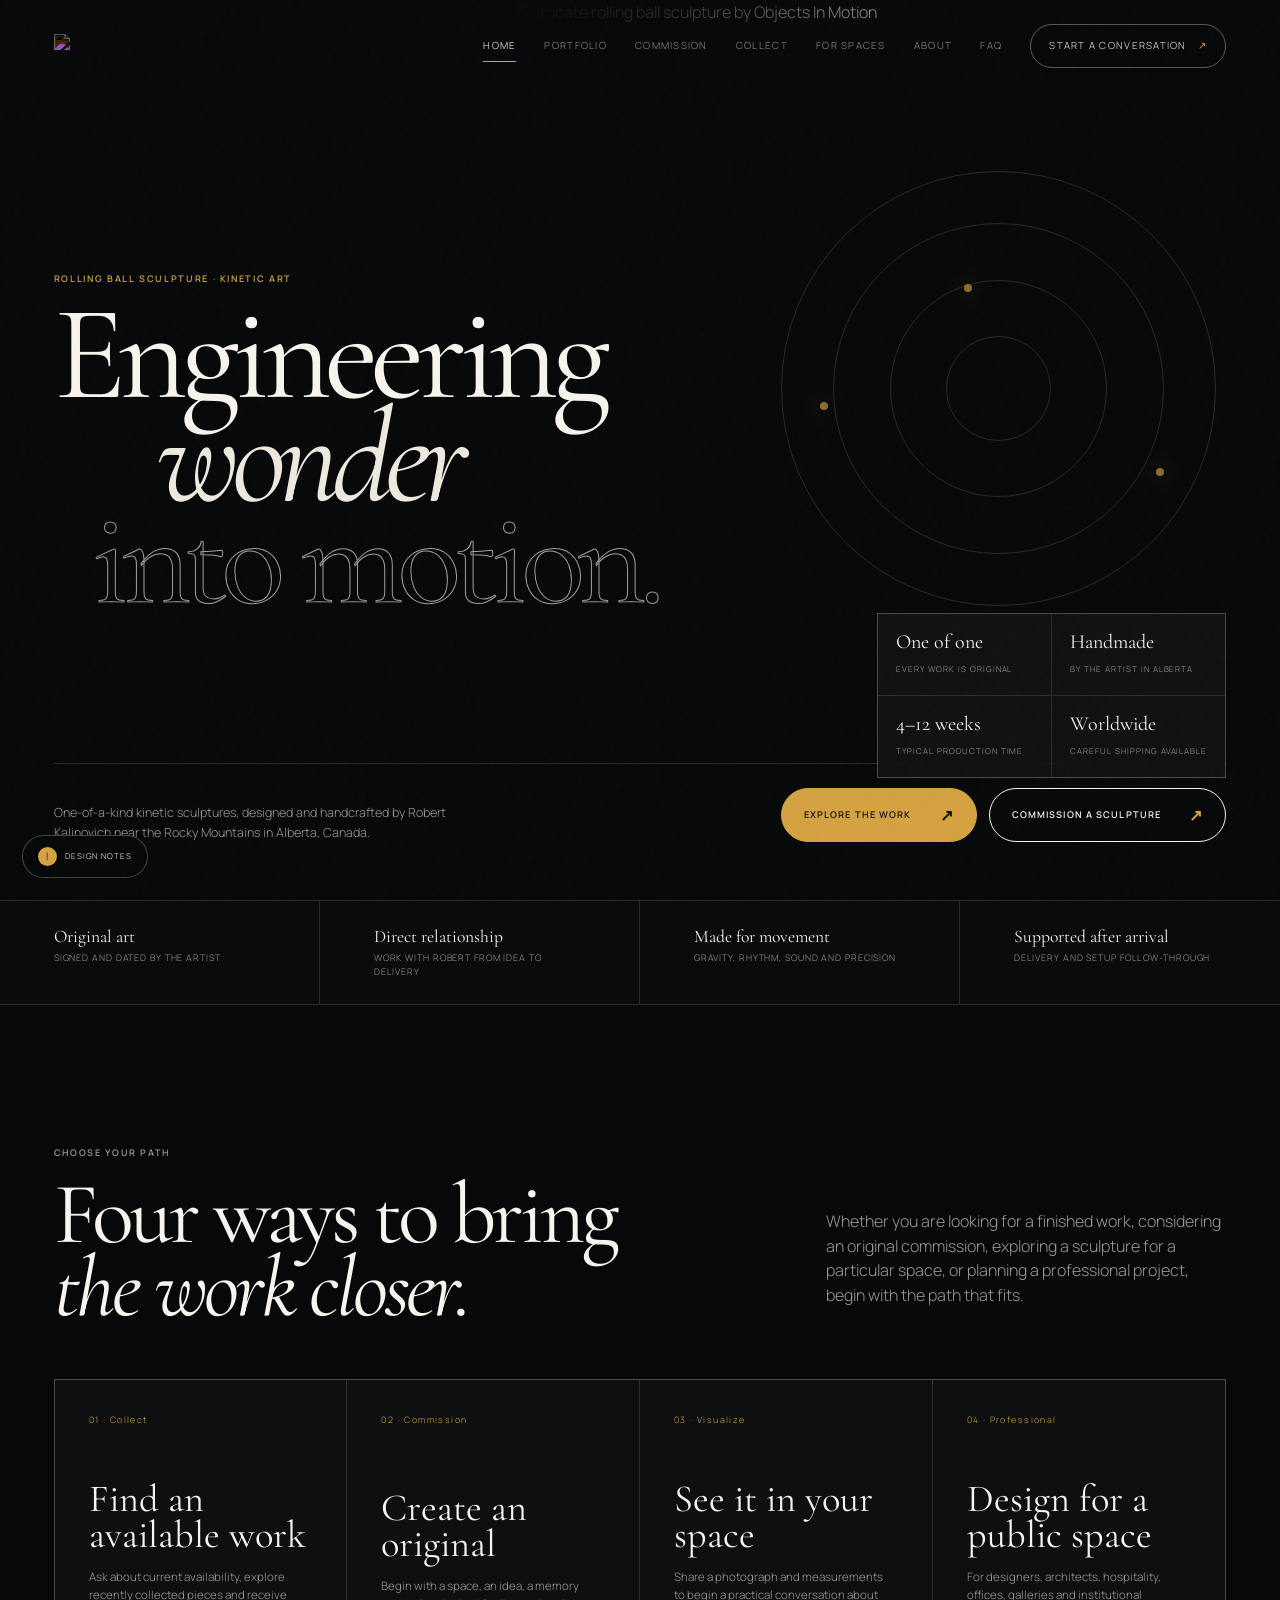
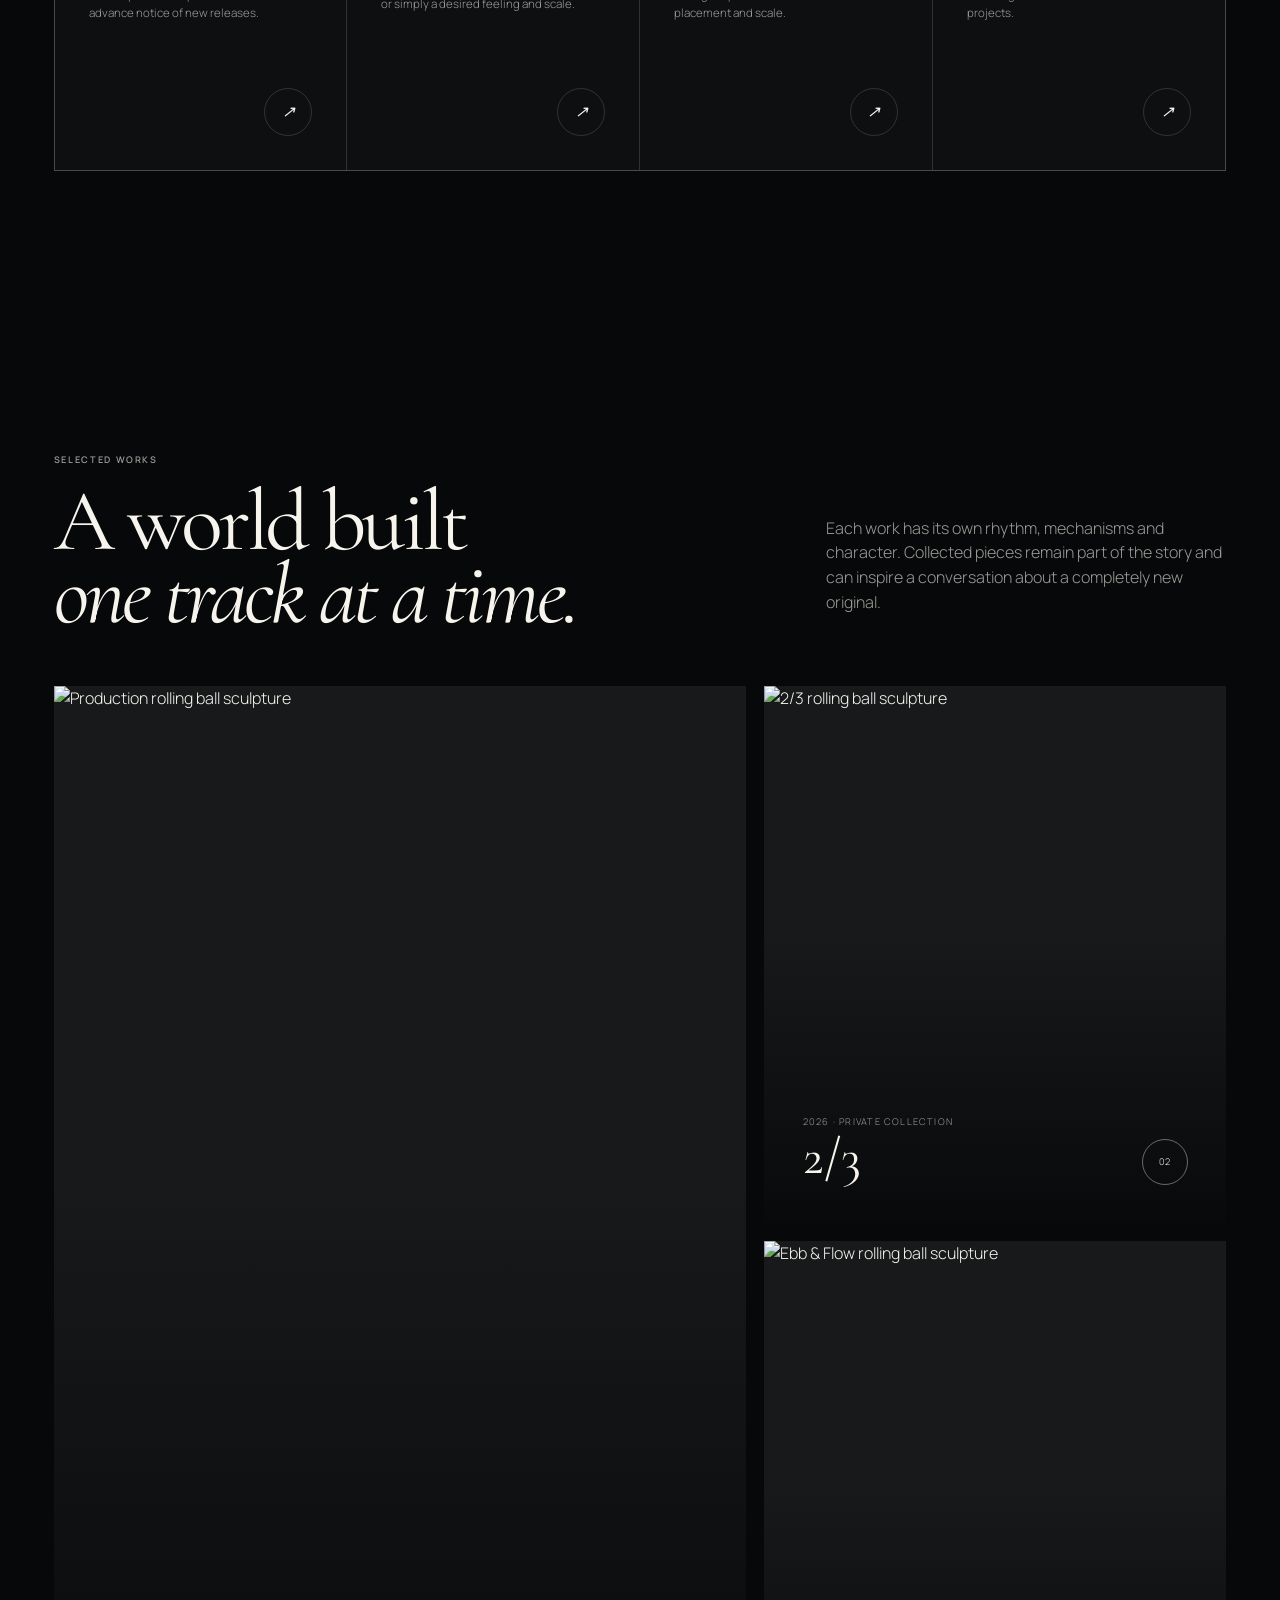
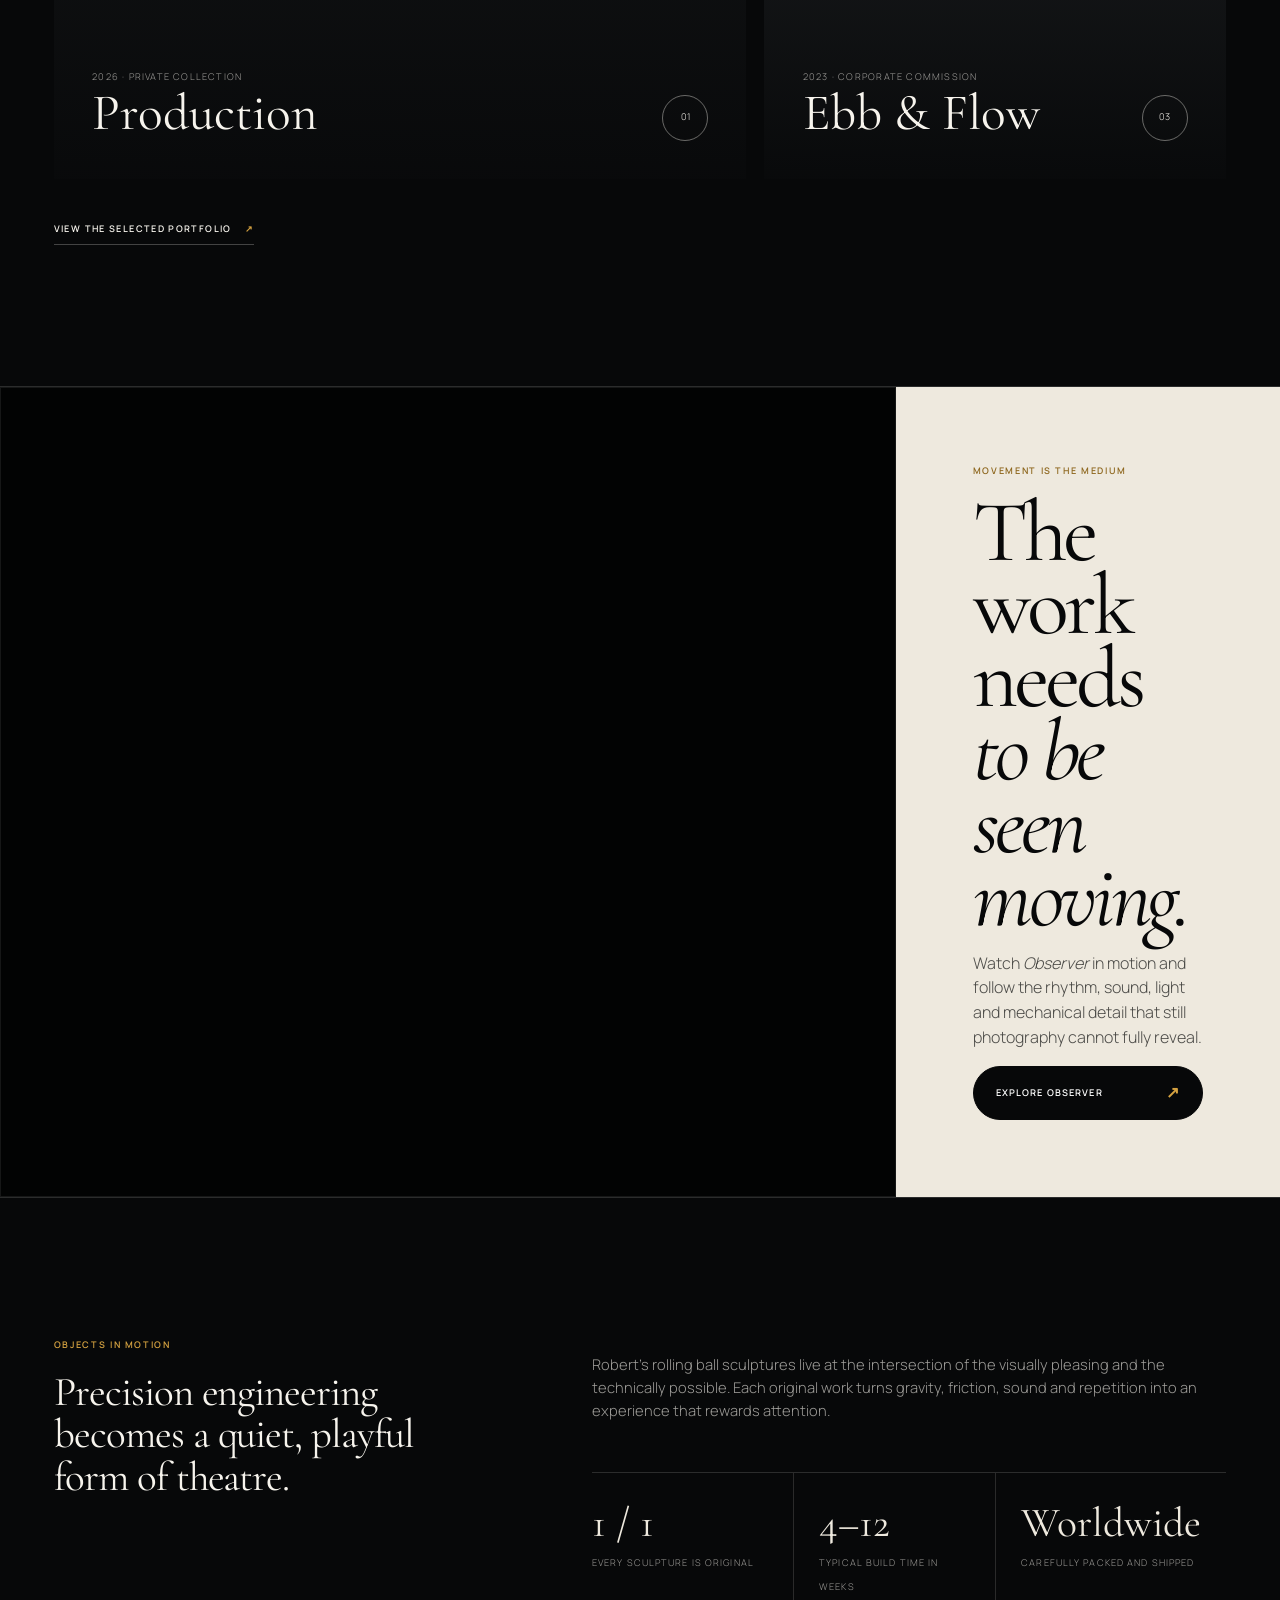
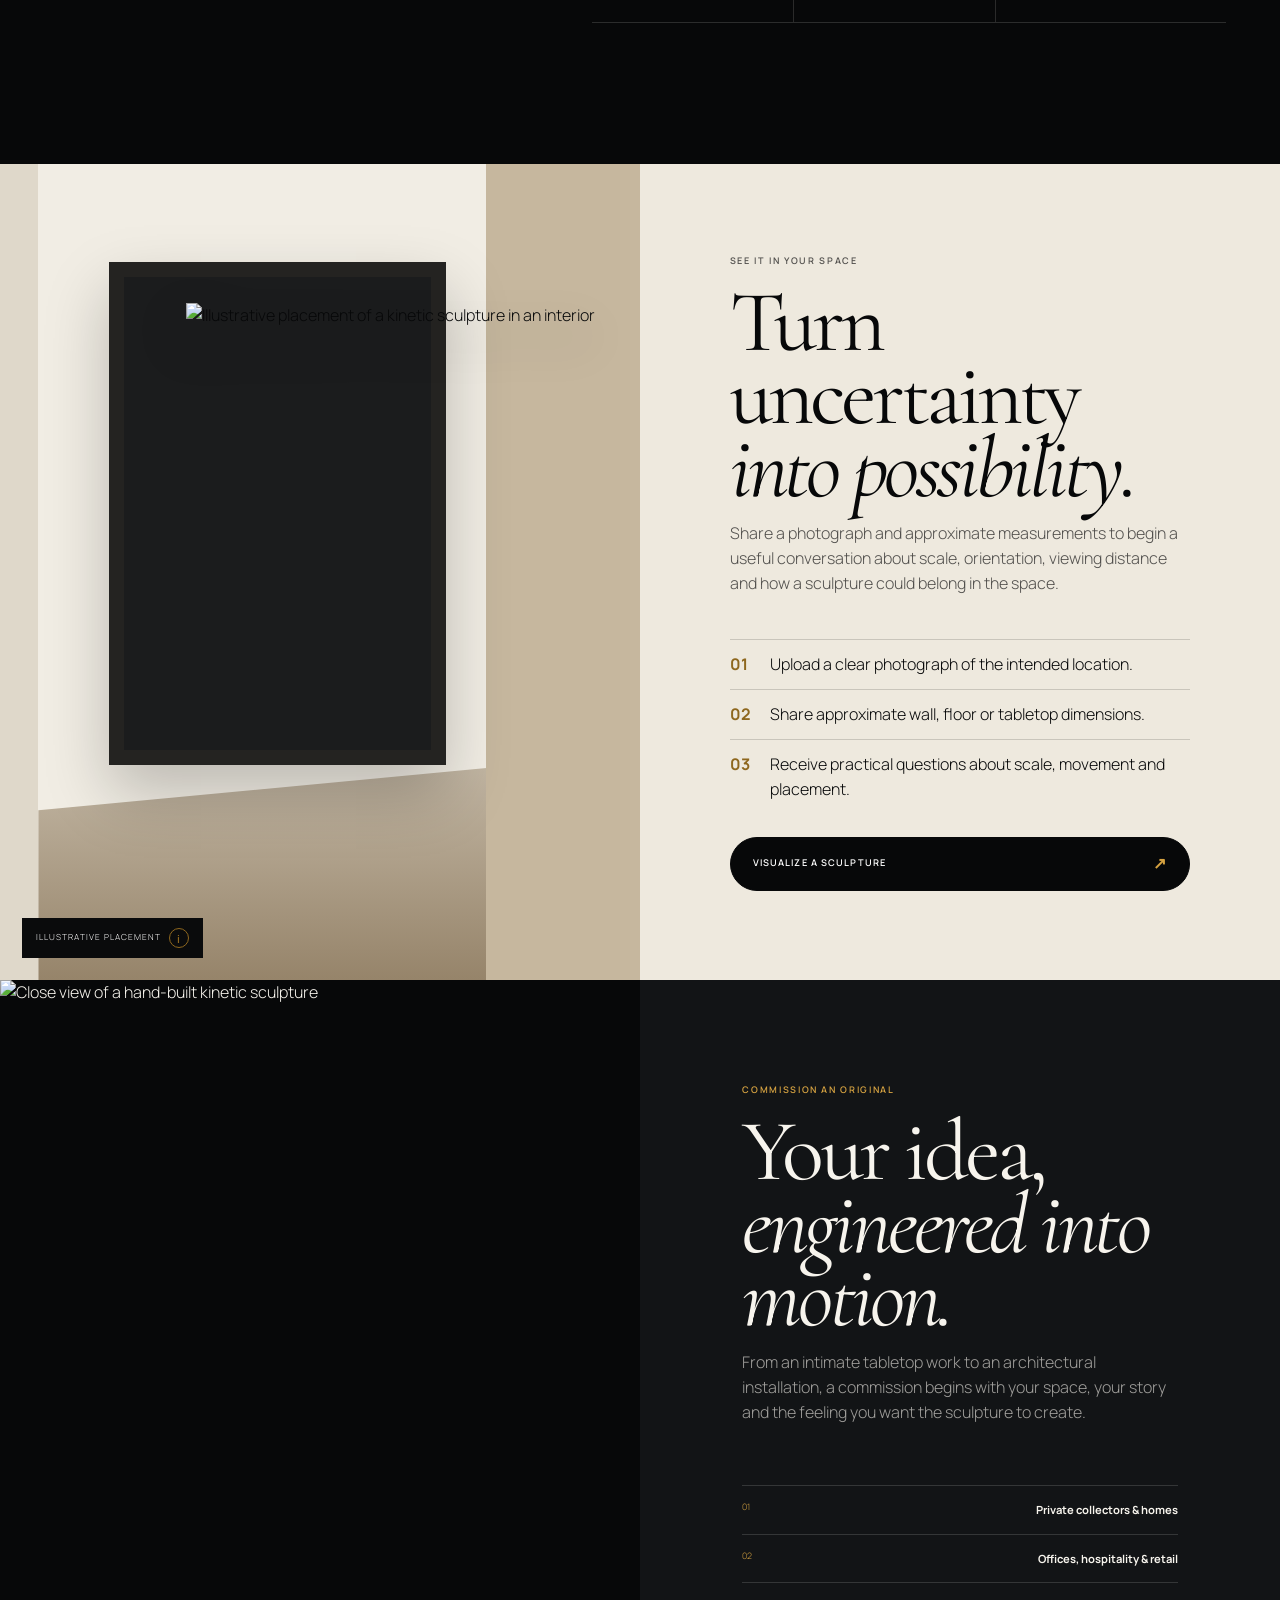
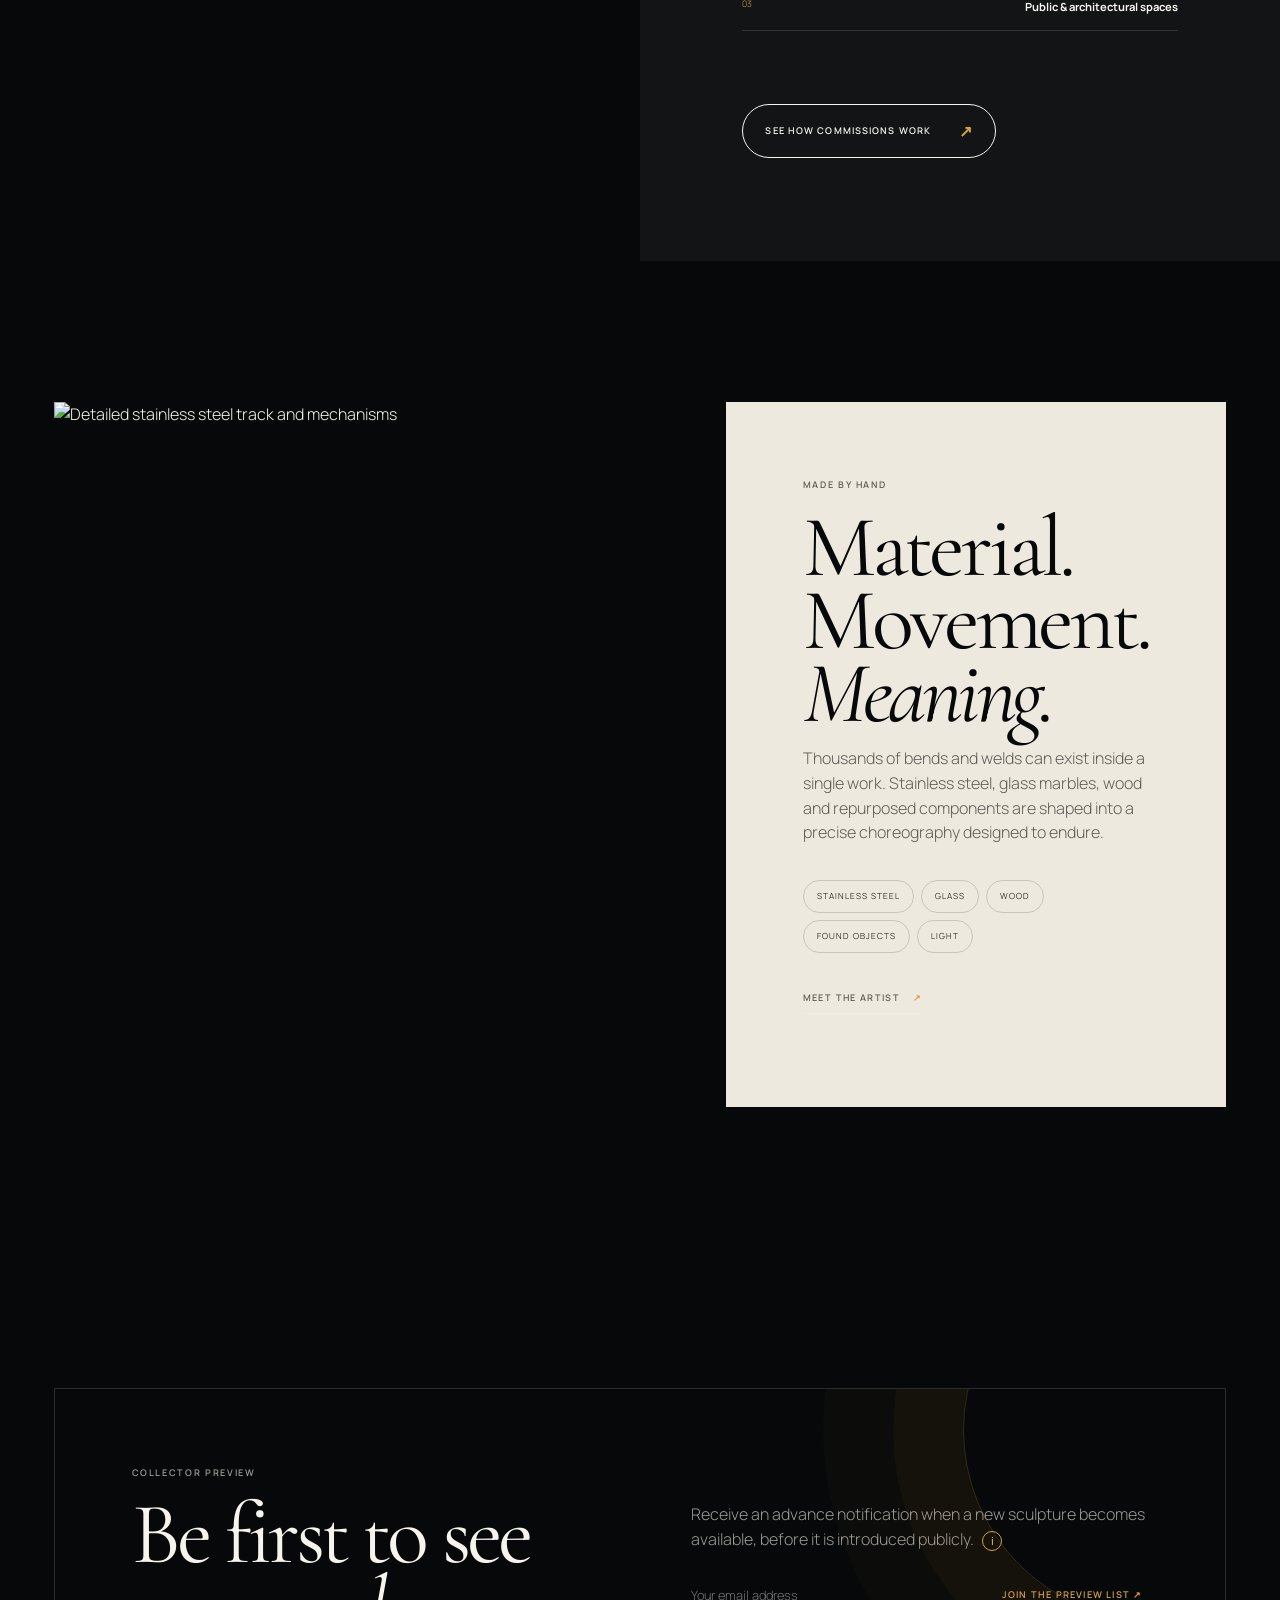
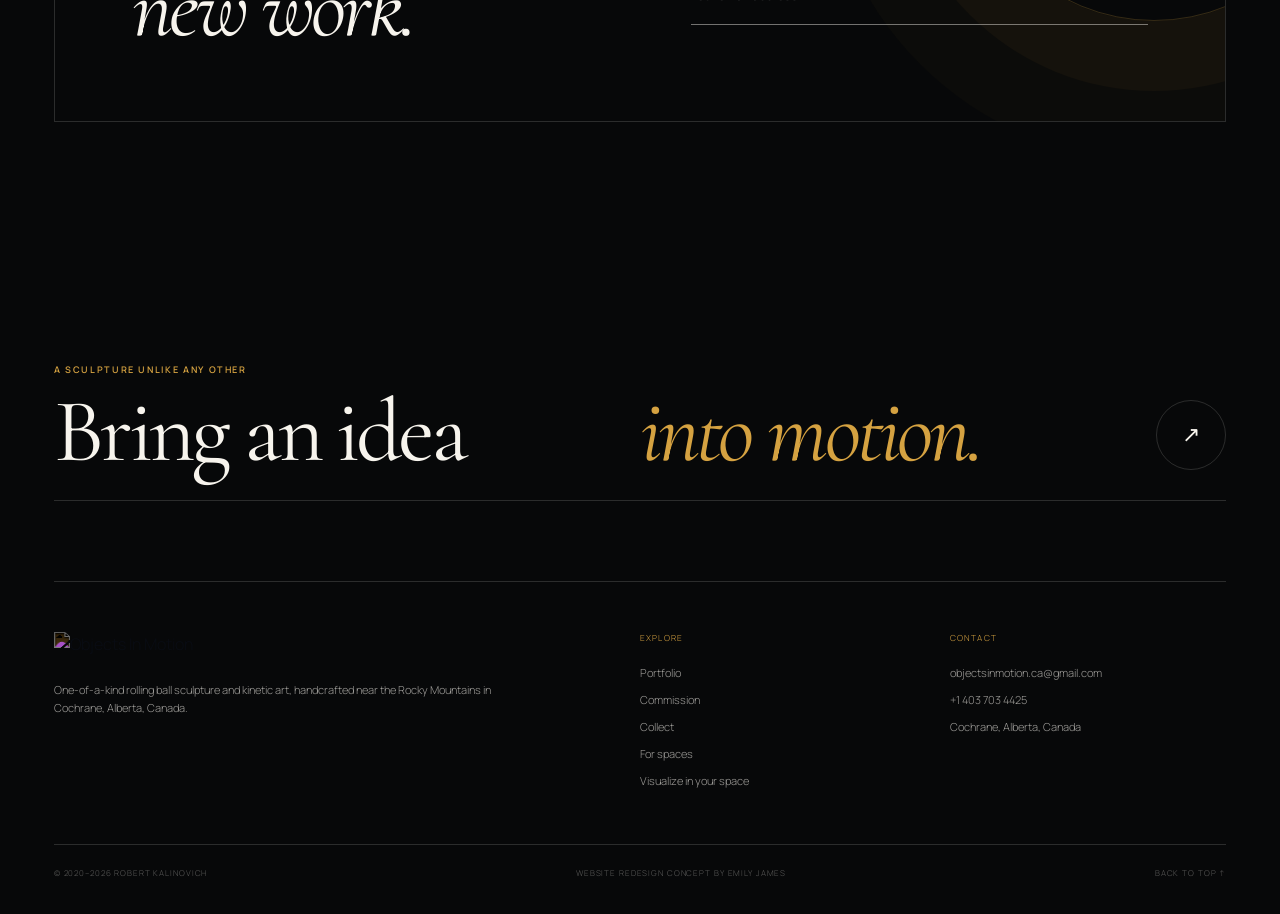
==== index.html @ ca9937d0 "Add files via upload" ====
<!doctype html><html lang="en"><head><meta charset="utf-8"><meta name="viewport" content="width=device-width,initial-scale=1"><meta name="robots" content="noindex,nofollow"><title>Objects In Motion — Rolling Ball Sculpture & Kinetic Art</title><meta name="description" content="One-of-a-kind rolling ball sculptures and kinetic art handcrafted by Robert Kalinovich in Cochrane, Alberta, Canada."><link rel="stylesheet" href="styles.css"></head><body data-page="home"><main>
<section class="home-hero">
  <div class="hero-image"><img src="assets/images/observer-hero.jpg" alt="Intricate rolling ball sculpture by Objects In Motion"></div>
  <div class="orbit-stage" aria-hidden="true"><i></i><i></i><i></i><i></i><b></b><b></b><b></b></div>
  <div class="hero-copy" data-reveal><p class="kicker">Rolling ball sculpture · kinetic art</p><h1 class="display"><span>Engineering</span><span>wonder</span><span>into motion.</span></h1></div>
  <div class="hero-proof" data-reveal><div><strong>One of one</strong><span>Every work is original</span></div><div><strong>Handmade</strong><span>By the artist in Alberta</span></div><div><strong>4–12 weeks</strong><span>Typical production time</span></div><div><strong>Worldwide</strong><span>Careful shipping available</span></div></div>
  <div class="hero-bottom" data-reveal><p>One-of-a-kind kinetic sculptures, designed and handcrafted by Robert Kalinovich near the Rocky Mountains in Alberta, Canada.</p><div class="hero-actions"><a class="button gold" href="portfolio.html">Explore the work <span class="arrow">↗</span></a><a class="button" href="commissions.html">Commission a sculpture <span class="arrow">↗</span></a></div></div>
</section>
<section class="trust-band"><div><strong>Original art</strong><span>Signed and dated by the artist</span></div><div><strong>Direct relationship</strong><span>Work with Robert from idea to delivery</span></div><div><strong>Made for movement</strong><span>Gravity, rhythm, sound and precision</span></div><div><strong>Supported after arrival</strong><span>Delivery and setup follow-through</span></div></section>
<section class="section"><div class="featured-head"><div data-reveal><p class="kicker">Choose your path</p><h2 class="section-title">Four ways to bring<br><em>the work closer.</em></h2></div><p data-reveal>Whether you are looking for a finished work, considering an original commission, exploring a sculpture for a particular space, or planning a professional project, begin with the path that fits.</p></div><div class="path-grid"><a class="path-card" href="shop.html" data-reveal><span class="num">01 · Collect</span><div><h3>Find an available work</h3><p>Ask about current availability, explore recently collected pieces and receive advance notice of new releases.</p></div><i class="circle-arrow">↗</i></a><a class="path-card" href="commissions.html" data-reveal><span class="num">02 · Commission</span><div><h3>Create an original</h3><p>Begin with a space, an idea, a memory or simply a desired feeling and scale.</p></div><i class="circle-arrow">↗</i></a><a class="path-card" href="visualize.html" data-reveal><span class="num">03 · Visualize</span><div><h3>See it in your space</h3><p>Share a photograph and measurements to begin a practical conversation about placement and scale.</p></div><i class="circle-arrow">↗</i></a><a class="path-card" href="spaces.html" data-reveal><span class="num">04 · Professional</span><div><h3>Design for a public space</h3><p>For designers, architects, hospitality, offices, galleries and institutional projects.</p></div><i class="circle-arrow">↗</i></a></div></section>
<section class="section"><div class="featured-head"><div data-reveal><p class="kicker">Selected works</p><h2 class="section-title">A world built<br><em>one track at a time.</em></h2></div><p data-reveal>Each work has its own rhythm, mechanisms and character. Collected pieces remain part of the story and can inspire a conversation about a completely new original.</p></div><div class="work-showcase" id="home-featured"></div><div style="margin-top:35px" data-reveal><a class="text-link" href="portfolio.html">View the selected portfolio <span>↗</span></a></div></section>
<section class="motion-feature"><div class="motion-screen" data-reveal><iframe loading="lazy" src="https://www.youtube-nocookie.com/embed/3TQCL_8y70Y?rel=0&modestbranding=1" title="Observer rolling ball sculpture in motion" allow="accelerometer; autoplay; clipboard-write; encrypted-media; gyroscope; picture-in-picture" allowfullscreen></iframe></div><div class="motion-copy" data-reveal><p class="kicker">Movement is the medium</p><h2 class="section-title">The work needs<br><em>to be seen moving.</em></h2><p>Watch <em>Observer</em> in motion and follow the rhythm, sound, light and mechanical detail that still photography cannot fully reveal.</p><a class="button dark" href="artwork.html?id=observer">Explore Observer <span class="arrow">↗</span></a></div></section>
<section class="section intro-grid"><div data-reveal><p class="kicker">Objects in motion</p><h2 class="body-large">Precision engineering becomes a quiet, playful form of theatre.</h2></div><div class="intro-copy" data-reveal><p>Robert’s rolling ball sculptures live at the intersection of the visually pleasing and the technically possible. Each original work turns gravity, friction, sound and repetition into an experience that rewards attention.</p><div class="fact-row"><div class="fact"><strong>1 / 1</strong><span>Every sculpture is original</span></div><div class="fact"><strong>4–12</strong><span>Typical build time in weeks</span></div><div class="fact"><strong>Worldwide</strong><span>Carefully packed and shipped</span></div></div></div></section>
<section class="visualize-panel"><div class="visualize-scene" data-reveal><img src="assets/images/portrait-left.jpg" alt="Illustrative placement of a kinetic sculpture in an interior"><span class="scene-label">Illustrative placement <button class="review-note" type="button" data-note="Robert, this room scene is an illustrative placement example, not a photograph of a completed client installation. In the Wix Studio version, a visitor will upload their own room photograph and the enquiry will be stored securely with their measurements.">i</button></span></div><div class="visualize-copy" data-reveal><p class="kicker">See it in your space</p><h2 class="section-title">Turn uncertainty<br><em>into possibility.</em></h2><p>Share a photograph and approximate measurements to begin a useful conversation about scale, orientation, viewing distance and how a sculpture could belong in the space.</p><div class="bullet-checks"><div><b>01</b><span>Upload a clear photograph of the intended location.</span></div><div><b>02</b><span>Share approximate wall, floor or tabletop dimensions.</span></div><div><b>03</b><span>Receive practical questions about scale, movement and placement.</span></div></div><a class="button dark" href="visualize.html">Visualize a sculpture <span class="arrow">↗</span></a></div></section>
<section class="commission-home"><div class="commission-home-media"><img src="assets/images/hero-wide.jpg" alt="Close view of a hand-built kinetic sculpture"></div><div class="commission-home-copy" data-reveal><p class="kicker">Commission an original</p><h2 class="section-title">Your idea,<br><em>engineered into motion.</em></h2><p>From an intimate tabletop work to an architectural installation, a commission begins with your space, your story and the feeling you want the sculpture to create.</p><div class="audience-list"><div><span>01</span><strong>Private collectors & homes</strong></div><div><span>02</span><strong>Offices, hospitality & retail</strong></div><div><span>03</span><strong>Public & architectural spaces</strong></div></div><a class="button" href="commissions.html">See how commissions work <span class="arrow">↗</span></a></div></section>
<section class="section"><div class="studio-strip"><div class="studio-image" data-reveal><img src="assets/images/detail-track.jpg" alt="Detailed stainless steel track and mechanisms"></div><div class="studio-copy" data-reveal><div><p class="kicker">Made by hand</p><h2 class="section-title">Material.<br>Movement.<br><em>Meaning.</em></h2></div><div><p>Thousands of bends and welds can exist inside a single work. Stainless steel, glass marbles, wood and repurposed components are shaped into a precise choreography designed to endure.</p><div class="material-tags"><span>Stainless steel</span><span>Glass</span><span>Wood</span><span>Found objects</span><span>Light</span></div><p style="margin-top:30px"><a class="text-link" href="about.html">Meet the artist <span>↗</span></a></p></div></div></div></section>
<section class="section"><div class="collector-panel" data-reveal><div><p class="kicker">Collector preview</p><h2 class="section-title">Be first to see<br><em>new work.</em></h2></div><div><p>Receive an advance notification when a new sculpture becomes available, before it is introduced publicly. <button class="review-note" type="button" data-note="This preview form works from the front end by creating a pre-addressed email and saving the entry in the browser. In Wix Studio, I will connect it directly to Wix Contacts and send a branded confirmation automatically.">i</button></p><form class="inline-form" data-form-type="collector"><input type="email" name="email" required placeholder="Your email address" aria-label="Email address"><button type="submit">Join the preview list ↗</button><p class="form-note" aria-live="polite"></p></form></div></div></section>
</main>
<script src="data.js"></script><script>
const featured=['production','two-thirds','ebb-flow'];const target=document.getElementById('home-featured');target.innerHTML=featured.map((id,i)=>{const w=OIM_WORKS.find(x=>x.id===id);return `<a class="work-card" href="artwork.html?id=${w.id}" data-reveal><img src="${w.image}" data-fallback="${w.fallback}" alt="${w.title} rolling ball sculpture"><div class="work-info"><div><p>${w.year} · ${w.status}</p><h3>${w.title}</h3></div><span class="work-index">0${i+1}</span></div></a>`}).join('');</script><script src="site.js"></script></body></html>
---- styles.css ----
@import url('https://fonts.googleapis.com/css2?family=Cormorant+Garamond:ital,wght@0,400;0,500;1,400&family=Manrope:wght@300;400;500;600&display=swap');
:root{--ink:#070809;--ink2:#0d0f11;--paper:#eee9de;--white:#f7f4ed;--gold:#d5a241;--blue:#4264ff;--steel:#aeb4b9;--muted:rgba(247,244,237,.62);--line:rgba(247,244,237,.15);--darkline:rgba(7,8,9,.16);--max:1500px;--pad:clamp(22px,4.2vw,72px);--serif:'Cormorant Garamond',Georgia,serif;--sans:'Manrope',Arial,sans-serif;--header:92px}
*{box-sizing:border-box}html{scroll-behavior:smooth}body{margin:0;background:var(--ink);color:var(--white);font-family:var(--sans);font-weight:300;line-height:1.55;overflow-x:hidden}body:before{content:'';position:fixed;inset:0;pointer-events:none;z-index:1000;opacity:.035;background-image:url("data:image/svg+xml,%3Csvg viewBox='0 0 180 180' xmlns='http://www.w3.org/2000/svg'%3E%3Cfilter id='n'%3E%3CfeTurbulence type='fractalNoise' baseFrequency='.9' numOctaves='3' stitchTiles='stitch'/%3E%3C/filter%3E%3Crect width='100%25' height='100%25' filter='url(%23n)' opacity='.55'/%3E%3C/svg%3E")}.menu-open{overflow:hidden}a{color:inherit;text-decoration:none}img{display:block;max-width:100%}button,input,select,textarea{font:inherit}.sr-only{position:absolute;width:1px;height:1px;overflow:hidden;clip:rect(0,0,0,0)}
.concept-ribbon{height:28px;background:var(--gold);color:#15110a;display:flex;justify-content:space-between;align-items:center;padding:0 var(--pad);font-size:.55rem;font-weight:600;letter-spacing:.17em;text-transform:uppercase;position:relative;z-index:101}.site-header{height:var(--header);position:fixed;top:28px;left:0;right:0;z-index:100;display:flex;align-items:center;justify-content:space-between;padding:0 var(--pad);transition:transform .35s,background .35s,border .35s}.site-header.scrolled{background:rgba(7,8,9,.88);backdrop-filter:blur(18px);border-bottom:1px solid var(--line)}.site-header.hidden{transform:translateY(calc(-100% - 30px))}.brand{display:flex;align-items:center;gap:13px;z-index:3}.brand>span:last-child{display:flex;flex-direction:column;line-height:.95}.brand strong{text-transform:uppercase;font-size:.73rem;letter-spacing:.16em}.brand em{font:italic 1rem var(--serif);color:rgba(247,244,237,.62)}.brand-orbit{width:44px;height:44px;border:1px solid rgba(247,244,237,.35);border-radius:50%;position:relative}.brand-orbit:before,.brand-orbit i{content:'';position:absolute;border:1px solid rgba(247,244,237,.42);border-radius:50%}.brand-orbit:before{inset:8px}.brand-orbit i{inset:15px}.brand-orbit b{position:absolute;width:5px;height:5px;border-radius:50%;background:var(--gold);top:6px;left:19px;box-shadow:0 0 16px var(--gold)}.site-nav{display:flex;align-items:center;gap:clamp(15px,2.2vw,36px);font-size:.61rem;text-transform:uppercase;letter-spacing:.13em}.site-nav>a:not(.nav-contact){color:rgba(247,244,237,.58);position:relative}.site-nav>a:not(.nav-contact):after{content:'';position:absolute;left:0;right:100%;bottom:-8px;height:1px;background:var(--gold);transition:.25s}.site-nav>a:hover,.site-nav>a.active{color:white}.site-nav>a:hover:after,.site-nav>a.active:after{right:0}.nav-contact{padding:13px 18px;border:1px solid rgba(247,244,237,.35);border-radius:999px}.nav-contact span{color:var(--gold);margin-left:8px}.menu-button{display:none}
.kicker{margin:0 0 18px;text-transform:uppercase;letter-spacing:.18em;font-size:.57rem;font-weight:600;color:var(--gold)}.display{font:400 clamp(4.3rem,10.2vw,10.8rem)/.76 var(--serif);letter-spacing:-.055em;margin:0}.display em{font-weight:400}.section-title{font:400 clamp(3.3rem,6.8vw,7.5rem)/.84 var(--serif);letter-spacing:-.045em;margin:0}.section-title em{font-weight:400}.body-large{font:400 clamp(1.75rem,3.2vw,3.5rem)/1.04 var(--serif);letter-spacing:-.025em}.section{padding:clamp(95px,11vw,180px) var(--pad);max-width:var(--max);margin:auto}.section-full{padding:clamp(95px,11vw,180px) var(--pad)}.button{display:inline-flex;align-items:center;justify-content:space-between;gap:28px;min-height:54px;padding:0 22px;border:1px solid currentColor;border-radius:999px;text-transform:uppercase;letter-spacing:.12em;font-size:.58rem;font-weight:600;background:transparent;color:inherit;cursor:pointer;transition:.3s}.button:hover{background:var(--white);color:var(--ink);border-color:var(--white)}.button.gold{background:var(--gold);color:#17120a;border-color:var(--gold)}.button.dark{background:var(--ink);color:white;border-color:var(--ink)}.button .arrow{font-size:1rem;color:var(--gold)}.button.gold .arrow{color:#17120a}.text-link{display:inline-flex;gap:13px;align-items:center;text-transform:uppercase;letter-spacing:.15em;font-size:.57rem;font-weight:600;border-bottom:1px solid rgba(247,244,237,.25);padding-bottom:8px}.text-link span{color:var(--gold)}.muted{color:var(--muted)}
[data-reveal]{opacity:0;transform:translateY(35px);transition:opacity .8s cubic-bezier(.2,.65,.2,1),transform .8s cubic-bezier(.2,.65,.2,1)}[data-reveal].is-visible{opacity:1;transform:none}.delay-1{transition-delay:.1s}.delay-2{transition-delay:.2s}.delay-3{transition-delay:.3s}
/* Home */
.home-hero{min-height:calc(100svh - 28px);padding:calc(var(--header) + 70px) var(--pad) 58px;position:relative;display:grid;grid-template-columns:1.05fr .95fr;align-items:end;overflow:hidden}.hero-image{position:absolute;inset:0 0 0 40%;z-index:0}.hero-image:before{content:'';position:absolute;inset:0;z-index:1;background:linear-gradient(90deg,var(--ink) 0%,rgba(7,8,9,.8) 18%,rgba(7,8,9,.08) 65%),linear-gradient(0deg,var(--ink) 0%,transparent 32%),radial-gradient(circle at 72% 40%,transparent 0,rgba(7,8,9,.15) 55%,rgba(7,8,9,.55) 100%)}.hero-image img{width:100%;height:100%;object-fit:cover;object-position:center 46%;filter:saturate(.82) contrast(1.08)}.hero-copy{position:relative;z-index:2;max-width:930px;padding-bottom:42px}.hero-copy .display{font-size:clamp(5rem,10.5vw,11.5rem)}.hero-copy .display span{display:block}.hero-copy .display span:nth-child(2){margin-left:clamp(35px,8vw,150px);font-style:italic;color:var(--paper)}.hero-copy .display span:nth-child(3){color:transparent;-webkit-text-stroke:1px rgba(247,244,237,.65);margin-left:clamp(0px,3vw,55px)}.hero-bottom{position:relative;z-index:2;grid-column:1/-1;display:flex;align-items:flex-end;justify-content:space-between;border-top:1px solid var(--line);padding-top:24px}.hero-bottom p{max-width:450px;margin:0;color:var(--muted);font-size:.78rem}.hero-actions{display:flex;gap:12px}.orbit-stage{position:absolute;right:5vw;top:19%;width:min(34vw,520px);aspect-ratio:1;z-index:2;pointer-events:none;opacity:.65}.orbit-stage i{position:absolute;border:1px solid rgba(247,244,237,.22);border-radius:50%;inset:var(--i)}.orbit-stage i:nth-child(1){--i:0}.orbit-stage i:nth-child(2){--i:12%}.orbit-stage i:nth-child(3){--i:25%}.orbit-stage i:nth-child(4){--i:38%}.orbit-stage b{position:absolute;width:8px;height:8px;border-radius:50%;background:var(--gold);box-shadow:0 0 22px rgba(213,162,65,.7)}.orbit-stage b:nth-of-type(1){left:9%;top:53%}.orbit-stage b:nth-of-type(2){left:42%;top:26%}.orbit-stage b:nth-of-type(3){right:12%;bottom:30%}.intro-grid{display:grid;grid-template-columns:.8fr 1.2fr;gap:clamp(50px,9vw,150px);align-items:start}.intro-grid .body-large{margin:0}.intro-copy p{max-width:680px;color:var(--muted);font-size:.92rem}.fact-row{display:grid;grid-template-columns:repeat(3,1fr);border-top:1px solid var(--line);border-bottom:1px solid var(--line);margin-top:50px}.fact{padding:25px 25px 25px 0;border-right:1px solid var(--line)}.fact:not(:first-child){padding-left:25px}.fact:last-child{border:0}.fact strong{display:block;font:400 2.6rem var(--serif);color:var(--paper)}.fact span{font-size:.58rem;text-transform:uppercase;letter-spacing:.12em;color:var(--muted)}
.featured-head{display:flex;align-items:end;justify-content:space-between;gap:3rem;margin-bottom:55px}.featured-head p{max-width:400px;color:var(--muted)}.work-showcase{display:grid;grid-template-columns:1.2fr .8fr;grid-template-rows:repeat(2,minmax(330px,42vw));gap:18px}.work-card{position:relative;overflow:hidden;background:#17191b;isolation:isolate}.work-card:first-child{grid-row:1/3}.work-card img{width:100%;height:100%;object-fit:cover;transition:transform 1s cubic-bezier(.2,.65,.2,1),filter .5s;filter:saturate(.82)}.work-card:after{content:'';position:absolute;inset:0;background:linear-gradient(0deg,rgba(7,8,9,.9),transparent 55%)}.work-card:hover img{transform:scale(1.035);filter:saturate(1)}.work-info{position:absolute;z-index:2;left:0;right:0;bottom:0;padding:clamp(22px,3vw,42px);display:flex;align-items:end;justify-content:space-between}.work-info h3{font:400 clamp(2.3rem,4vw,5rem)/.9 var(--serif);margin:5px 0}.work-info p{font-size:.58rem;text-transform:uppercase;letter-spacing:.13em;color:rgba(247,244,237,.62);margin:0}.work-index{width:46px;height:46px;border:1px solid rgba(247,244,237,.4);display:grid;place-items:center;border-radius:50%;font-size:.58rem}.home-quote{background:var(--paper);color:var(--ink);max-width:none;padding-left:var(--pad);padding-right:var(--pad);overflow:hidden}.quote-wrap{max-width:var(--max);margin:auto;display:grid;grid-template-columns:.35fr 1fr;gap:clamp(30px,7vw,110px);align-items:start}.quote-mark{font:400 10rem/.7 var(--serif);color:var(--gold)}.quote-wrap blockquote{font:400 clamp(3.8rem,8.2vw,9rem)/.82 var(--serif);letter-spacing:-.055em;margin:0}.quote-wrap blockquote em{color:transparent;-webkit-text-stroke:1px rgba(7,8,9,.55)}.quote-credit{margin-top:35px;font-size:.62rem;text-transform:uppercase;letter-spacing:.14em;color:rgba(7,8,9,.52)}
.commission-home{display:grid;grid-template-columns:1fr 1fr;min-height:850px;max-width:var(--max);margin:auto}.commission-home-media{position:relative;overflow:hidden}.commission-home-media img{width:100%;height:100%;object-fit:cover}.commission-home-media:after{content:'';position:absolute;inset:0;background:linear-gradient(0deg,rgba(7,8,9,.65),transparent 50%)}.commission-home-copy{padding:clamp(65px,8vw,130px);background:#121416;display:flex;flex-direction:column;justify-content:center}.commission-home-copy p:not(.kicker){color:var(--muted);max-width:520px}.commission-home-copy .button{align-self:flex-start;margin-top:28px}.audience-list{margin:45px 0;border-top:1px solid var(--line)}.audience-list div{display:flex;justify-content:space-between;gap:20px;padding:15px 0;border-bottom:1px solid var(--line);font-size:.7rem}.audience-list span:first-child{color:var(--gold);font-size:.55rem}.studio-strip{display:grid;grid-template-columns:1.15fr .85fr;gap:18px}.studio-image{min-height:620px;overflow:hidden}.studio-image img{width:100%;height:100%;object-fit:cover}.studio-copy{background:var(--paper);color:var(--ink);padding:clamp(45px,6vw,90px);display:flex;flex-direction:column;justify-content:space-between}.studio-copy p{color:rgba(7,8,9,.62);max-width:520px}.material-tags{display:flex;flex-wrap:wrap;gap:7px;margin-top:35px}.material-tags span{border:1px solid var(--darkline);border-radius:999px;padding:9px 13px;text-transform:uppercase;letter-spacing:.12em;font-size:.52rem}
.collector-panel{border:1px solid var(--line);padding:clamp(35px,6vw,85px);display:grid;grid-template-columns:1fr 1fr;gap:clamp(45px,8vw,120px);align-items:center;position:relative;overflow:hidden}.collector-panel:after{content:'';position:absolute;width:380px;height:380px;border:1px solid rgba(213,162,65,.22);border-radius:50%;right:-120px;top:-150px;box-shadow:0 0 0 70px rgba(213,162,65,.04),0 0 0 140px rgba(213,162,65,.025)}.collector-panel p{color:var(--muted)}.inline-form{position:relative;z-index:2;display:grid;grid-template-columns:1fr auto;border-bottom:1px solid rgba(247,244,237,.45)}.inline-form input{background:transparent;border:0;color:white;outline:0;padding:18px 0;font-size:.8rem}.inline-form button{border:0;background:transparent;color:var(--gold);text-transform:uppercase;letter-spacing:.13em;font-size:.58rem;font-weight:600;cursor:pointer}.form-note{display:none;margin-top:15px;font-size:.65rem;color:var(--gold)}.form-note.show{display:block}
/* Generic page heroes */
.page-hero{min-height:82svh;padding:calc(var(--header) + 105px) var(--pad) 70px;display:grid;grid-template-columns:1fr 1fr;gap:clamp(35px,7vw,100px);align-items:end;max-width:var(--max);margin:auto}.page-hero-copy{padding-bottom:35px}.page-hero-copy>p:not(.kicker){max-width:550px;color:var(--muted)}.page-hero-image{height:68vh;min-height:520px;position:relative;overflow:hidden}.page-hero-image img{width:100%;height:100%;object-fit:cover}.page-hero-image:after{content:'';position:absolute;inset:0;border:1px solid rgba(247,244,237,.12);pointer-events:none}.page-number{position:absolute;right:20px;top:20px;width:55px;height:55px;border:1px solid rgba(247,244,237,.4);border-radius:50%;display:grid;place-items:center;font-size:.58rem;z-index:2}.editorial-intro{display:grid;grid-template-columns:.45fr 1fr;gap:clamp(45px,8vw,130px);align-items:start}.editorial-intro .body-large{margin:0}.editorial-intro>div:last-child p{max-width:700px;color:var(--muted)}
/* portfolio */
.filters{display:flex;gap:8px;flex-wrap:wrap;margin:45px 0}.filter{border:1px solid var(--line);border-radius:999px;background:transparent;color:var(--muted);padding:11px 16px;text-transform:uppercase;letter-spacing:.12em;font-size:.53rem;cursor:pointer}.filter.active,.filter:hover{background:var(--paper);color:var(--ink);border-color:var(--paper)}.portfolio-grid{display:grid;grid-template-columns:repeat(12,1fr);gap:18px}.portfolio-card{grid-column:span 4;min-height:540px;position:relative;overflow:hidden;background:#16181a}.portfolio-card:nth-child(7n+1){grid-column:span 7;min-height:720px}.portfolio-card:nth-child(7n+2){grid-column:span 5;min-height:720px}.portfolio-card img{width:100%;height:100%;object-fit:cover;transition:transform .8s}.portfolio-card:after{content:'';position:absolute;inset:0;background:linear-gradient(0deg,rgba(7,8,9,.92),transparent 52%)}.portfolio-card:hover img{transform:scale(1.035)}.portfolio-card .work-info h3{font-size:clamp(2rem,3.2vw,4.2rem)}.portfolio-card.is-hidden{display:none}.feature-case{display:grid;grid-template-columns:1.35fr .65fr;gap:18px}.feature-case-media{min-height:730px;position:relative;overflow:hidden}.feature-case-media img{width:100%;height:100%;object-fit:cover}.feature-case-copy{padding:clamp(45px,6vw,90px);background:var(--paper);color:var(--ink);display:flex;flex-direction:column;justify-content:center}.feature-case-copy p:not(.kicker){color:rgba(7,8,9,.62)}.feature-case-copy dl{margin:35px 0}.feature-case-copy dl div{display:grid;grid-template-columns:110px 1fr;padding:12px 0;border-bottom:1px solid var(--darkline)}.feature-case-copy dt{font-size:.52rem;text-transform:uppercase;letter-spacing:.12em;color:rgba(7,8,9,.52)}.feature-case-copy dd{margin:0;font-size:.7rem}
/* artwork */
.artwork-hero{min-height:100svh;padding:calc(var(--header) + 45px) var(--pad) 60px;display:grid;grid-template-columns:1.12fr .88fr;gap:clamp(35px,6vw,90px);max-width:var(--max);margin:auto;align-items:center}.artwork-media{height:78vh;min-height:630px;background:#121416;position:relative;overflow:hidden}.artwork-media img{width:100%;height:100%;object-fit:contain}.artwork-media:after{content:'';position:absolute;inset:0;border:1px solid var(--line)}.artwork-meta .back{font-size:.55rem;text-transform:uppercase;letter-spacing:.14em;color:var(--muted)}.artwork-meta h1{font:400 clamp(5.5rem,9vw,10rem)/.78 var(--serif);letter-spacing:-.055em;margin:55px 0 20px}.artwork-meta .lead{font:400 clamp(1.65rem,2.8vw,3rem)/1.05 var(--serif);color:var(--paper)}.spec-list{margin:40px 0;border-top:1px solid var(--line)}.spec-list div{display:grid;grid-template-columns:135px 1fr;gap:20px;padding:14px 0;border-bottom:1px solid var(--line)}.spec-list dt{font-size:.52rem;text-transform:uppercase;letter-spacing:.12em;color:rgba(247,244,237,.45)}.spec-list dd{margin:0;font-size:.72rem}.artwork-story{display:grid;grid-template-columns:.6fr 1.4fr;gap:clamp(45px,9vw,150px)}.artwork-story blockquote{font:400 clamp(3rem,6vw,7rem)/.88 var(--serif);letter-spacing:-.04em;margin:0}.artwork-story-copy p{max-width:700px;color:var(--muted)}.video-block{padding:0 var(--pad);max-width:var(--max);margin:auto}.video-frame{position:relative;padding-top:56.25%;background:#111}.video-frame iframe{position:absolute;inset:0;width:100%;height:100%;border:0}.artwork-gallery{display:grid;grid-template-columns:1.2fr .8fr;gap:18px}.gallery-image{min-height:600px;overflow:hidden}.gallery-image img{width:100%;height:100%;object-fit:cover}.gallery-stack{display:grid;grid-template-rows:1fr 1fr;gap:18px}.gallery-stack .gallery-image{min-height:290px}.next-work{display:flex;justify-content:space-between;align-items:end;border-top:1px solid var(--line);padding-top:35px}.next-work strong{font:400 clamp(3rem,6vw,6rem)/.9 var(--serif)}
/* commissions */
.commission-hero{min-height:94svh;position:relative;display:flex;align-items:end;padding:calc(var(--header) + 80px) var(--pad) 80px;overflow:hidden}.commission-hero>img{position:absolute;inset:0;width:100%;height:100%;object-fit:cover;filter:saturate(.75)}.commission-hero:after{content:'';position:absolute;inset:0;background:linear-gradient(90deg,rgba(7,8,9,.96),rgba(7,8,9,.32) 65%,rgba(7,8,9,.2)),linear-gradient(0deg,rgba(7,8,9,.94),transparent 50%)}.commission-hero-copy{position:relative;z-index:2;max-width:1100px}.commission-hero-copy .display{font-size:clamp(5rem,11.4vw,12rem)}.commission-hero-copy p:not(.kicker){max-width:520px;color:var(--muted)}.project-types{display:grid;grid-template-columns:repeat(3,1fr);border-top:1px solid var(--line);border-bottom:1px solid var(--line)}.project-type{padding:clamp(30px,5vw,70px);border-right:1px solid var(--line);min-height:400px;display:flex;flex-direction:column}.project-type:last-child{border:0}.project-type .num{color:var(--gold);font-size:.57rem}.project-type h3{font:400 clamp(2.5rem,4vw,4.6rem)/.9 var(--serif);margin:auto 0 20px}.project-type p{color:var(--muted);font-size:.78rem}.process-layout{display:grid;grid-template-columns:.55fr 1.45fr;gap:clamp(45px,8vw,130px)}.process-sticky{position:sticky;top:150px;align-self:start}.process-sticky p:not(.kicker){color:var(--muted)}.process-list{counter-reset:steps}.process-item{counter-increment:steps;display:grid;grid-template-columns:70px 1fr;gap:25px;padding:30px 0;border-top:1px solid var(--line)}.process-item:before{content:counter(steps,decimal-leading-zero);color:var(--gold);font-size:.58rem}.process-item h3{font:400 clamp(1.8rem,3vw,3.2rem)/1 var(--serif);margin:0 0 8px}.process-item p{margin:0;color:var(--muted);max-width:680px}.commission-form-section{background:var(--paper);color:var(--ink);max-width:none}.commission-form-wrap{max-width:var(--max);margin:auto;display:grid;grid-template-columns:.72fr 1.28fr;gap:clamp(50px,9vw,150px)}.form-intro p:not(.kicker){color:rgba(7,8,9,.62)}.project-form{background:white;padding:clamp(28px,5vw,65px)}.field-grid{display:grid;grid-template-columns:1fr 1fr;gap:24px}.field{display:flex;flex-direction:column;gap:8px}.field.full{grid-column:1/-1}.field label{font-size:.52rem;text-transform:uppercase;letter-spacing:.12em;font-weight:600;color:rgba(7,8,9,.58)}.field input,.field select,.field textarea{border:0;border-bottom:1px solid rgba(7,8,9,.25);background:transparent;padding:12px 0;outline:0;color:var(--ink);font-size:.77rem}.field textarea{min-height:110px;resize:vertical}.field input:focus,.field select:focus,.field textarea:focus{border-color:var(--gold)}.upload-box{grid-column:1/-1;border:1px dashed rgba(7,8,9,.3);padding:28px;text-align:center;color:rgba(7,8,9,.5);font-size:.7rem}.project-form .button{margin-top:30px}.project-form .form-note{color:#8c6518}
/* collect */
.collect-hero{padding-top:calc(var(--header) + 120px)}.availability-stage{display:grid;grid-template-columns:1fr 1fr;min-height:650px;border:1px solid var(--line)}.availability-visual{position:relative;overflow:hidden}.availability-visual img{width:100%;height:100%;object-fit:cover}.availability-copy{padding:clamp(45px,7vw,100px);display:flex;flex-direction:column;justify-content:center}.availability-copy p:not(.kicker){color:var(--muted)}.availability-label{display:inline-flex;align-self:flex-start;gap:8px;align-items:center;border:1px solid var(--line);border-radius:999px;padding:9px 13px;font-size:.52rem;text-transform:uppercase;letter-spacing:.12em}.availability-label i{width:7px;height:7px;border-radius:50%;background:var(--gold);box-shadow:0 0 12px var(--gold)}.archive-row{display:grid;grid-template-columns:repeat(3,1fr);gap:18px}.archive-card{min-height:520px;position:relative;overflow:hidden}.archive-card img{width:100%;height:100%;object-fit:cover}.archive-card:after{content:'';position:absolute;inset:0;background:linear-gradient(0deg,rgba(7,8,9,.92),transparent 55%)}.archive-card .work-info h3{font-size:3.3rem}.purchase-paths{display:grid;grid-template-columns:repeat(3,1fr);border-top:1px solid var(--line);border-bottom:1px solid var(--line)}.purchase-path{padding:clamp(35px,5vw,70px);border-right:1px solid var(--line)}.purchase-path:last-child{border:0}.purchase-path span{color:var(--gold);font-size:.55rem}.purchase-path h3{font:400 2.5rem/1 var(--serif)}.purchase-path p{color:var(--muted);font-size:.76rem}
/* about */
.about-hero{min-height:100svh;padding:calc(var(--header) + 75px) var(--pad) 70px;display:grid;grid-template-columns:.85fr 1.15fr;gap:18px;max-width:var(--max);margin:auto}.about-title{align-self:end;padding-bottom:45px}.about-title .display{font-size:clamp(5.5rem,10vw,10.5rem)}.about-image{height:calc(100svh - var(--header) - 120px);min-height:620px;overflow:hidden;position:relative}.about-image img{width:100%;height:100%;object-fit:cover}.about-image:after{content:'ROBERT KALINOVICH — KINETIC ARTIST';position:absolute;left:20px;bottom:20px;font-size:.52rem;letter-spacing:.14em;color:white;background:rgba(7,8,9,.65);padding:10px 13px}.manifesto-grid{display:grid;grid-template-columns:.35fr 1.65fr;gap:clamp(45px,8vw,130px)}.manifesto-grid blockquote{font:400 clamp(3.5rem,7.3vw,8rem)/.83 var(--serif);letter-spacing:-.05em;margin:0}.manifesto-grid blockquote em{color:var(--gold)}.story-grid{display:grid;grid-template-columns:1fr 1fr;gap:clamp(50px,9vw,150px)}.story-grid .body-large{margin-top:0}.story-grid p{color:var(--muted)}.materials-show{display:grid;grid-template-columns:1.2fr .8fr;gap:18px}.materials-media{min-height:720px;overflow:hidden}.materials-media img{width:100%;height:100%;object-fit:cover}.materials-copy{background:var(--paper);color:var(--ink);padding:clamp(45px,6vw,90px);display:flex;flex-direction:column;justify-content:center}.materials-copy p:not(.kicker){color:rgba(7,8,9,.62)}
/* FAQ */
.faq-layout{display:grid;grid-template-columns:1.3fr .7fr;gap:clamp(50px,8vw,120px);align-items:start}.faq-list{border-top:1px solid var(--line)}.faq-item{border-bottom:1px solid var(--line)}.faq-item summary{list-style:none;display:grid;grid-template-columns:50px 1fr 28px;gap:18px;align-items:center;padding:27px 0;cursor:pointer}.faq-item summary::-webkit-details-marker{display:none}.faq-item summary span{color:var(--gold);font-size:.55rem}.faq-item summary h3{font:400 clamp(1.7rem,2.8vw,3rem)/1 var(--serif);margin:0}.faq-toggle{width:18px;height:18px;position:relative}.faq-toggle:before,.faq-toggle:after{content:'';position:absolute;left:2px;right:2px;top:8px;height:1px;background:white}.faq-toggle:after{transform:rotate(90deg);transition:.25s}.faq-item[open] .faq-toggle:after{transform:rotate(0)}.faq-answer{padding:0 45px 30px 68px;color:var(--muted);max-width:760px}.faq-aside{position:sticky;top:140px;background:var(--paper);color:var(--ink);padding:45px}.faq-aside img{width:100%;aspect-ratio:4/3;object-fit:cover;margin-bottom:35px}.faq-aside p{color:rgba(7,8,9,.62)}
/* Contact */
.contact-hero{padding:calc(var(--header) + 130px) var(--pad) 90px;max-width:var(--max);margin:auto;display:grid;grid-template-columns:1.2fr .8fr;gap:clamp(50px,9vw,150px);align-items:end}.contact-hero .display{font-size:clamp(5rem,10.5vw,11rem)}.contact-direct{border-top:1px solid var(--line)}.contact-direct a,.contact-direct p{display:flex;justify-content:space-between;gap:25px;padding:15px 0;border-bottom:1px solid var(--line);margin:0;font-size:.72rem}.contact-direct span{font-size:.52rem;text-transform:uppercase;letter-spacing:.12em;color:var(--muted)}.enquiry-paths{display:grid;grid-template-columns:repeat(4,1fr);border-top:1px solid var(--line);border-bottom:1px solid var(--line)}.enquiry-path{padding:clamp(32px,4.5vw,65px);border-right:1px solid var(--line);min-height:380px;display:flex;flex-direction:column;transition:.3s}.enquiry-path:last-child{border:0}.enquiry-path>span{color:var(--gold);font-size:.55rem}.enquiry-path h3{font:400 clamp(2rem,3.5vw,3.8rem)/.95 var(--serif);margin:auto 0 18px}.enquiry-path p{color:var(--muted);font-size:.72rem}.enquiry-path:hover{background:var(--paper);color:var(--ink)}.enquiry-path:hover p{color:rgba(7,8,9,.58)}.contact-form-layout{display:grid;grid-template-columns:.8fr 1.2fr;gap:18px}.contact-media{min-height:760px;overflow:hidden}.contact-media img{width:100%;height:100%;object-fit:cover}.contact-form-wrap{background:var(--paper);color:var(--ink);padding:clamp(45px,7vw,100px)}.contact-form-wrap p:not(.kicker){color:rgba(7,8,9,.62)}.contact-form-wrap .field-grid{margin-top:45px}.contact-form-wrap .form-note{color:#8c6518}
/* footer */
.site-footer{padding:100px var(--pad) 35px;max-width:var(--max);margin:auto}.footer-cta{padding-bottom:80px}.footer-cta>a{display:flex;align-items:end;justify-content:space-between;border-bottom:1px solid var(--line);padding-bottom:30px}.footer-cta span,.footer-cta strong{display:block;font:400 clamp(3.5rem,7vw,8rem)/.83 var(--serif);letter-spacing:-.045em}.footer-cta strong{font-style:italic;color:var(--gold)}.footer-cta i{font-style:normal;width:70px;height:70px;border:1px solid var(--line);border-radius:50%;display:grid;place-items:center;font-size:1.4rem}.footer-grid{display:grid;grid-template-columns:1.4fr .6fr .8fr;gap:clamp(40px,8vw,120px);padding:50px 0;border-top:1px solid var(--line)}.footer-grid>div{display:flex;flex-direction:column;align-items:flex-start}.footer-grid span{color:var(--gold);text-transform:uppercase;letter-spacing:.14em;font-size:.52rem;margin-bottom:14px}.footer-grid a,.footer-grid p{font-size:.69rem;color:var(--muted);margin:5px 0}.footer-brand{font:400 2rem var(--serif)!important;color:white!important}.footer-bottom{border-top:1px solid var(--line);padding-top:22px;display:flex;justify-content:space-between;gap:2rem;color:rgba(247,244,237,.35);font-size:.5rem;text-transform:uppercase;letter-spacing:.11em}
@media(max-width:1050px){:root{--header:78px}.menu-button{display:flex;width:44px;height:44px;border:1px solid var(--line);border-radius:50%;background:rgba(7,8,9,.3);align-items:center;justify-content:center;flex-direction:column;gap:5px;color:white;z-index:3}.menu-button span:not(.sr-only){width:17px;height:1px;background:currentColor;transition:.25s}.menu-button[aria-expanded=true] span:first-child{transform:translateY(3px) rotate(45deg)}.menu-button[aria-expanded=true] span:nth-child(2){transform:translateY(-3px) rotate(-45deg)}.site-nav{position:fixed;inset:0;background:rgba(7,8,9,.98);backdrop-filter:blur(18px);display:flex;flex-direction:column;align-items:flex-start;justify-content:center;padding:var(--pad);font:400 clamp(2.5rem,7vw,4.5rem)/1 var(--serif);text-transform:none;letter-spacing:-.03em;opacity:0;visibility:hidden;transform:translateY(-10px);transition:.3s}.site-nav.open{opacity:1;visibility:visible;transform:none}.site-nav>a:not(.nav-contact){color:white}.site-nav>a:after{display:none!important}.nav-contact{font:500 .6rem var(--sans);text-transform:uppercase;letter-spacing:.13em;margin-top:20px}.home-hero{grid-template-columns:1fr}.hero-image{inset:0 0 0 25%}.hero-copy{padding-top:100px}.hero-bottom{flex-direction:column;align-items:flex-start;gap:25px}.orbit-stage{display:none}.intro-grid,.commission-home,.studio-strip,.collector-panel,.page-hero,.editorial-intro,.feature-case,.artwork-hero,.artwork-story,.process-layout,.commission-form-wrap,.availability-stage,.about-hero,.manifesto-grid,.story-grid,.materials-show,.faq-layout,.contact-hero,.contact-form-layout{grid-template-columns:1fr}.work-showcase{grid-template-columns:1fr;grid-template-rows:repeat(3,70vw)}.work-card:first-child{grid-row:auto}.commission-home-media{min-height:70vw}.portfolio-card,.portfolio-card:nth-child(7n+1),.portfolio-card:nth-child(7n+2){grid-column:span 6;min-height:650px}.feature-case-media{min-height:70vw}.artwork-media{height:80vw;min-height:600px}.process-sticky,.faq-aside{position:static}.project-types,.purchase-paths{grid-template-columns:1fr}.project-type,.purchase-path{border-right:0;border-bottom:1px solid var(--line)}.project-type:last-child,.purchase-path:last-child{border-bottom:0}.archive-row{grid-template-columns:1fr 1fr}.about-image{height:80vw}.enquiry-paths{grid-template-columns:1fr 1fr}.enquiry-path:nth-child(2){border-right:0}.enquiry-path:nth-child(-n+2){border-bottom:1px solid var(--line)}}
@media(max-width:680px){:root{--header:70px}.concept-ribbon span:last-child{display:none}.home-hero{padding-top:calc(var(--header) + 100px);min-height:92svh}.hero-image{inset:0 0 0 0;opacity:.65}.hero-image:before{background:linear-gradient(90deg,rgba(7,8,9,.95),rgba(7,8,9,.2)),linear-gradient(0deg,var(--ink),transparent 60%)}.hero-copy .display{font-size:clamp(4.3rem,21vw,7rem)}.hero-copy .display span:nth-child(2){margin-left:20px}.hero-actions{flex-direction:column;width:100%}.hero-actions .button{width:100%}.intro-grid{gap:35px}.fact-row{grid-template-columns:1fr}.fact{border-right:0;border-bottom:1px solid var(--line);padding:18px 0!important}.featured-head{align-items:flex-start;flex-direction:column}.work-showcase{grid-template-rows:repeat(3,115vw)}.quote-wrap{grid-template-columns:1fr}.quote-mark{font-size:6rem}.commission-home-media{min-height:115vw}.studio-image{min-height:115vw}.collector-panel{padding:32px}.inline-form{grid-template-columns:1fr}.inline-form button{text-align:left;padding:14px 0}.page-hero{padding-top:calc(var(--header) + 90px);min-height:auto}.page-hero-image{height:115vw;min-height:480px}.portfolio-card,.portfolio-card:nth-child(7n+1),.portfolio-card:nth-child(7n+2){grid-column:span 12;min-height:115vw}.feature-case-media{min-height:115vw}.artwork-hero{padding-top:calc(var(--header) + 70px)}.artwork-media{height:125vw;min-height:500px}.artwork-meta h1{margin-top:35px}.spec-list div{grid-template-columns:1fr;gap:4px}.artwork-gallery{grid-template-columns:1fr}.gallery-image{min-height:115vw}.gallery-stack .gallery-image{min-height:90vw}.next-work{align-items:flex-start;flex-direction:column;gap:25px}.commission-hero{min-height:88svh}.project-type{min-height:310px}.process-item{grid-template-columns:45px 1fr}.field-grid{grid-template-columns:1fr}.field.full,.upload-box{grid-column:auto}.archive-row{grid-template-columns:1fr}.archive-card{min-height:115vw}.about-image{height:125vw;min-height:500px}.faq-item summary{grid-template-columns:35px 1fr 22px}.faq-answer{padding-left:0}.enquiry-paths{grid-template-columns:1fr}.enquiry-path{border-right:0;border-bottom:1px solid var(--line)}.contact-media{min-height:115vw}.footer-cta>a{align-items:flex-start;flex-direction:column}.footer-cta i{margin-top:25px}.footer-grid{grid-template-columns:1fr}.footer-bottom{flex-direction:column}.brand em{display:none}}
@media(prefers-reduced-motion:reduce){html{scroll-behavior:auto}[data-reveal]{opacity:1;transform:none;transition:none}.work-card img,.portfolio-card img{transition:none}}


/* SALES-FOCUSED CONCEPT EXTENSIONS */
.skip-link{position:fixed;left:16px;top:-60px;z-index:2000;background:var(--gold);color:#111;padding:12px 18px;font-weight:700}.skip-link:focus{top:10px}
.hero-proof{position:absolute;right:var(--pad);bottom:122px;display:grid;grid-template-columns:repeat(2,minmax(130px,1fr));gap:1px;background:var(--line);border:1px solid var(--line);max-width:440px;z-index:3}.hero-proof div{background:rgba(7,8,9,.72);backdrop-filter:blur(12px);padding:16px 18px}.hero-proof strong{display:block;font:400 1.25rem var(--serif);color:var(--white)}.hero-proof span{font-size:.5rem;text-transform:uppercase;letter-spacing:.12em;color:var(--muted)}
.path-grid{display:grid;grid-template-columns:repeat(4,1fr);border:1px solid var(--line);background:var(--line)}.path-card{position:relative;min-height:390px;padding:34px;background:var(--ink2);display:flex;flex-direction:column;justify-content:space-between;overflow:hidden}.path-card:before{content:'';position:absolute;inset:0;background:radial-gradient(circle at 80% 15%,rgba(213,162,65,.17),transparent 36%);opacity:0;transition:.35s}.path-card:hover:before{opacity:1}.path-card:not(:last-child){border-right:1px solid var(--line)}.path-card .num{font-size:.55rem;letter-spacing:.16em;color:var(--gold)}.path-card h3{font:400 clamp(2rem,3vw,3.1rem)/.93 var(--serif);margin:0 0 14px}.path-card p{font-size:.72rem;color:var(--muted);max-width:30ch}.path-card .circle-arrow{width:48px;height:48px;border:1px solid var(--line);border-radius:50%;display:grid;place-items:center;align-self:flex-end;transition:.25s}.path-card:hover .circle-arrow{background:var(--gold);color:#111;border-color:var(--gold);transform:translate(3px,-3px)}
.trust-band{display:grid;grid-template-columns:repeat(4,1fr);border-top:1px solid var(--line);border-bottom:1px solid var(--line);background:#0a0b0c}.trust-band div{padding:25px var(--pad);border-right:1px solid var(--line)}.trust-band div:last-child{border-right:0}.trust-band strong{display:block;font:400 1.1rem var(--serif)}.trust-band span{display:block;color:var(--muted);font-size:.56rem;letter-spacing:.1em;text-transform:uppercase;margin-top:4px}
.motion-feature{display:grid;grid-template-columns:1.4fr .6fr;min-height:720px;border-top:1px solid var(--line);border-bottom:1px solid var(--line)}.motion-screen{position:relative;overflow:hidden;background:#020303}.motion-screen iframe{position:absolute;inset:0;width:100%;height:100%;border:0}.motion-screen:after{content:'';position:absolute;inset:0;pointer-events:none;border:1px solid rgba(255,255,255,.08)}.motion-copy{padding:clamp(45px,6vw,95px);display:flex;flex-direction:column;justify-content:center;background:var(--paper);color:var(--ink)}.motion-copy .kicker{color:#8e671e}.motion-copy p{color:rgba(7,8,9,.7)}
.visualize-panel{display:grid;grid-template-columns:1fr 1fr;background:var(--paper);color:var(--ink);overflow:hidden}.visualize-scene{min-height:690px;position:relative;background:linear-gradient(90deg,#dfd8ca 0 6%,#f1ede4 6% 76%,#c6b79e 76% 100%)}.visualize-scene:before{content:'';position:absolute;left:6%;right:24%;bottom:0;height:26%;background:linear-gradient(#c1b5a2,#96846a);clip-path:polygon(0 20%,100% 0,100% 100%,0 100%)}.visualize-scene:after{content:'';position:absolute;left:17%;top:12%;width:48%;height:58%;border:15px solid #242321;background:#1b1c1d;box-shadow:0 28px 60px rgba(0,0,0,.22)}.visualize-scene img{position:absolute;z-index:2;left:29%;top:17%;height:49%;width:auto;filter:drop-shadow(0 20px 24px rgba(0,0,0,.42))}.scene-label{position:absolute;z-index:4;left:22px;bottom:22px;background:#0a0b0c;color:white;padding:10px 14px;font-size:.52rem;letter-spacing:.12em;text-transform:uppercase}.visualize-copy{padding:clamp(55px,7vw,110px);display:flex;flex-direction:column;justify-content:center}.visualize-copy p{color:rgba(7,8,9,.68);max-width:55ch}.bullet-checks{display:grid;gap:12px;margin:28px 0 35px}.bullet-checks div{display:grid;grid-template-columns:28px 1fr;gap:12px;align-items:start;border-top:1px solid var(--darkline);padding-top:12px}.bullet-checks b{color:#8e671e}
.search-tools{display:grid;grid-template-columns:minmax(250px,1fr) auto;align-items:end;gap:30px;margin:55px 0 25px}.search-box{position:relative}.search-box input{width:100%;background:transparent;border:0;border-bottom:1px solid var(--line);padding:14px 44px 14px 0;color:white;outline:none}.search-box span{position:absolute;right:0;bottom:14px;color:var(--gold)}.result-count{color:var(--muted);font-size:.62rem;text-transform:uppercase;letter-spacing:.12em}
.portfolio-card.is-filtered{display:none}.portfolio-card .card-badge{position:absolute;top:18px;left:18px;z-index:3;background:rgba(7,8,9,.72);backdrop-filter:blur(10px);padding:8px 10px;font-size:.48rem;letter-spacing:.11em;text-transform:uppercase;border:1px solid rgba(255,255,255,.16)}
.buying-bar{display:grid;grid-template-columns:1fr 1fr 1fr;border:1px solid var(--line);margin-top:38px}.buying-bar a{padding:18px;border-right:1px solid var(--line);font-size:.55rem;letter-spacing:.1em;text-transform:uppercase}.buying-bar a:last-child{border-right:0}.buying-bar a:hover{background:var(--gold);color:#111}
.assurance-grid{display:grid;grid-template-columns:repeat(4,1fr);border:1px solid var(--line);background:var(--line)}.assurance-card{background:var(--ink2);padding:34px;min-height:240px}.assurance-card:not(:last-child){border-right:1px solid var(--line)}.assurance-card span{color:var(--gold);font-size:.55rem;letter-spacing:.12em}.assurance-card h3{font:400 1.65rem var(--serif);margin:35px 0 10px}.assurance-card p{font-size:.68rem;color:var(--muted)}
.acquire-panel{display:grid;grid-template-columns:1fr 1fr;background:var(--paper);color:var(--ink)}.acquire-panel>div{padding:clamp(45px,6vw,90px)}.acquire-panel>div:first-child{border-right:1px solid var(--darkline)}.acquire-panel p{color:rgba(7,8,9,.68)}
.stepper{display:flex;gap:8px;margin:0 0 35px}.step-dot{height:4px;flex:1;background:rgba(7,8,9,.13)}.step-dot.active{background:var(--gold)}.form-step{display:none}.form-step.active{display:block}.form-nav{display:flex;justify-content:space-between;gap:14px;margin-top:28px}.form-nav button{cursor:pointer}.demo-upload input{position:absolute;opacity:0;pointer-events:none}.upload-preview{display:none;margin-top:10px;font-size:.62rem;color:#5f4a24}.upload-preview.show{display:block}
.value-grid{display:grid;grid-template-columns:repeat(3,1fr);border:1px solid var(--line);background:var(--line)}.value-card{background:var(--ink2);padding:42px;min-height:340px}.value-card:not(:last-child){border-right:1px solid var(--line)}.value-card span{color:var(--gold);font-size:.55rem}.value-card h3{font:400 2rem/1 var(--serif);margin:70px 0 18px}.value-card p{color:var(--muted);font-size:.7rem}
.price-proof{display:grid;grid-template-columns:repeat(3,1fr);gap:18px;margin-top:35px}.price-card{position:relative;min-height:520px;overflow:hidden;background:#111}.price-card img{width:100%;height:100%;object-fit:cover;transition:.5s}.price-card:hover img{transform:scale(1.035)}.price-card:after{content:'';position:absolute;inset:45% 0 0;background:linear-gradient(transparent,rgba(0,0,0,.92))}.price-card .price-info{position:absolute;z-index:2;left:24px;right:24px;bottom:24px}.price-card h3{font:400 2.2rem var(--serif);margin:0}.price-card p{margin:4px 0 0;color:var(--muted);font-size:.6rem}.price-card strong{display:block;color:var(--gold);font-size:.63rem;letter-spacing:.1em;text-transform:uppercase;margin-top:12px}
.buy-steps{counter-reset:buy;display:grid;grid-template-columns:repeat(4,1fr);border:1px solid var(--line)}.buy-step{padding:34px;min-height:300px;border-right:1px solid var(--line)}.buy-step:last-child{border-right:0}.buy-step:before{counter-increment:buy;content:'0' counter(buy);color:var(--gold);font-size:.52rem;letter-spacing:.15em}.buy-step h3{font:400 1.8rem var(--serif);margin:75px 0 15px}.buy-step p{font-size:.68rem;color:var(--muted)}
.space-hero{min-height:100svh;position:relative;display:grid;align-items:end;padding:calc(var(--header) + 95px) var(--pad) 70px;overflow:hidden}.space-hero img{position:absolute;inset:0;width:100%;height:100%;object-fit:cover;opacity:.5}.space-hero:after{content:'';position:absolute;inset:0;background:linear-gradient(90deg,rgba(7,8,9,.98) 0 46%,rgba(7,8,9,.28)),linear-gradient(0deg,rgba(7,8,9,.9),transparent 55%)}.space-hero-copy{position:relative;z-index:2;max-width:920px}.space-hero-copy>p:last-of-type{max-width:58ch;color:var(--muted)}
.usecase-grid{display:grid;grid-template-columns:repeat(2,1fr);gap:1px;background:var(--line);border:1px solid var(--line)}.usecase{background:var(--ink2);padding:45px;min-height:340px;position:relative}.usecase span{color:var(--gold);font-size:.53rem}.usecase h3{font:400 2.4rem/1 var(--serif);margin:70px 0 16px}.usecase p{color:var(--muted);font-size:.7rem;max-width:48ch}
.spec-listing{display:grid;grid-template-columns:1fr 1fr;gap:0;border-top:1px solid var(--line)}.spec-listing div{padding:20px 0;border-bottom:1px solid var(--line)}.spec-listing div:nth-child(odd){padding-right:25px}.spec-listing div:nth-child(even){padding-left:25px;border-left:1px solid var(--line)}.spec-listing strong{display:block;font-size:.61rem;text-transform:uppercase;letter-spacing:.11em;color:var(--gold)}.spec-listing span{font-size:.69rem;color:var(--muted)}
.visualize-hero{padding:calc(var(--header) + 100px) var(--pad) 80px;min-height:85svh;display:grid;grid-template-columns:.8fr 1.2fr;gap:6vw;align-items:center}.visualize-hero .visualize-scene{min-height:650px}.visualize-workflow{display:grid;grid-template-columns:repeat(3,1fr);border:1px solid var(--line)}.visualize-workflow article{padding:38px;min-height:300px;border-right:1px solid var(--line)}.visualize-workflow article:last-child{border-right:0}.visualize-workflow span{color:var(--gold);font-size:.54rem}.visualize-workflow h3{font:400 1.9rem var(--serif);margin:70px 0 14px}.visualize-workflow p{color:var(--muted);font-size:.69rem}
.faq-tools{margin-bottom:30px}.faq-tools input{width:100%;background:transparent;border:0;border-bottom:1px solid var(--line);padding:15px 0;color:white;outline:none}.faq-item.is-hidden{display:none}
.contact-option-row{display:grid;grid-template-columns:repeat(3,1fr);border:1px solid var(--line);margin-top:30px}.contact-option-row a{padding:22px;border-right:1px solid var(--line);font-size:.6rem;text-transform:uppercase;letter-spacing:.1em}.contact-option-row a:last-child{border-right:0}.contact-option-row a:hover{background:var(--gold);color:#111}
.mockup-note{padding:18px 22px;background:rgba(213,162,65,.1);border-left:3px solid var(--gold);font-size:.68rem;color:var(--muted);margin:24px 0}
.mobile-action{display:none}
@media(max-width:1050px){.path-grid,.assurance-grid,.value-grid,.buy-steps{grid-template-columns:repeat(2,1fr)}.path-card:nth-child(2),.assurance-card:nth-child(2),.value-card:nth-child(2),.buy-step:nth-child(2){border-right:0}.path-card:nth-child(-n+2),.assurance-card:nth-child(-n+2),.value-card:nth-child(-n+2),.buy-step:nth-child(-n+2){border-bottom:1px solid var(--line)}.trust-band{grid-template-columns:repeat(2,1fr)}.trust-band div:nth-child(2){border-right:0}.trust-band div:nth-child(-n+2){border-bottom:1px solid var(--line)}.motion-feature,.visualize-panel,.acquire-panel,.visualize-hero{grid-template-columns:1fr}.motion-screen{min-height:62vw}.visualize-scene{min-height:90vw}.price-proof{grid-template-columns:1fr 1fr}.price-card:last-child{grid-column:span 2}.hero-proof{display:none}.usecase-grid{grid-template-columns:1fr}.visualize-workflow{grid-template-columns:1fr}.visualize-workflow article{border-right:0;border-bottom:1px solid var(--line)}.visualize-workflow article:last-child{border-bottom:0}}
@media(max-width:680px){body{padding-bottom:67px}.path-grid,.assurance-grid,.value-grid,.buy-steps,.trust-band,.price-proof{grid-template-columns:1fr}.path-card,.assurance-card,.value-card,.buy-step,.trust-band div{border-right:0!important;border-bottom:1px solid var(--line)}.path-card:last-child,.assurance-card:last-child,.value-card:last-child,.buy-step:last-child,.trust-band div:last-child{border-bottom:0}.path-card{min-height:310px}.motion-screen{min-height:68vw}.motion-copy{padding:45px 24px}.visualize-scene{min-height:125vw}.visualize-scene img{left:28%;height:47%}.search-tools{grid-template-columns:1fr}.buying-bar,.contact-option-row{grid-template-columns:1fr}.buying-bar a,.contact-option-row a{border-right:0;border-bottom:1px solid var(--line)}.buying-bar a:last-child,.contact-option-row a:last-child{border-bottom:0}.assurance-card{min-height:220px}.acquire-panel>div:first-child{border-right:0;border-bottom:1px solid var(--darkline)}.price-card,.price-card:last-child{grid-column:auto;min-height:115vw}.space-hero{padding-top:calc(var(--header) + 90px);min-height:92svh}.spec-listing{grid-template-columns:1fr}.spec-listing div:nth-child(even),.spec-listing div:nth-child(odd){padding-left:0;padding-right:0;border-left:0}.visualize-hero{padding-top:calc(var(--header) + 80px)}.mobile-action{position:fixed;display:grid;grid-template-columns:1fr 1fr;left:0;right:0;bottom:0;z-index:190;background:#08090a;border-top:1px solid var(--line)}.mobile-action a{padding:17px 12px;text-align:center;font-size:.52rem;text-transform:uppercase;letter-spacing:.1em}.mobile-action a:first-child{background:var(--gold);color:#111}}

/* Client-ready review layer and functional prototype enhancements */
.site-header{top:0}.site-header.hidden{transform:translateY(-100%)}
.home-hero{min-height:100svh}.brand-logo{width:150px;height:auto;filter:invert(1);opacity:.96}.footer-logo{width:170px;height:auto;filter:invert(1);margin-bottom:20px}.footer-brand{display:none}
.review-note{width:20px;height:20px;border-radius:50%;border:1px solid currentColor;background:transparent;color:var(--gold);display:inline-grid;place-items:center;font:600 11px/1 var(--sans);padding:0;margin-left:5px;vertical-align:middle;cursor:help;position:relative;z-index:6}.review-note:hover,.review-note:focus-visible{background:var(--gold);color:#111;outline:none}.commission-form-section .review-note,.visualize-panel .review-note,.feature-case-copy .review-note,.contact-form-wrap .review-note{color:#8e671e}
.note-popover{position:fixed;z-index:1005;background:#f7f4ed;color:#111;border:1px solid rgba(7,8,9,.16);box-shadow:0 20px 55px rgba(0,0,0,.35);padding:16px 18px;font:400 .72rem/1.55 var(--sans);border-radius:8px}.note-popover:before{content:'Implementation note';display:block;color:#9a6f1d;text-transform:uppercase;letter-spacing:.13em;font-size:.49rem;font-weight:600;margin-bottom:7px}
.design-notes-launch{position:fixed;left:22px;bottom:22px;z-index:210;border:1px solid rgba(247,244,237,.25);background:rgba(7,8,9,.84);backdrop-filter:blur(15px);color:white;border-radius:999px;padding:11px 15px;display:flex;align-items:center;gap:8px;text-transform:uppercase;letter-spacing:.11em;font-size:.5rem;cursor:pointer}.design-notes-launch span,.inline-i{width:19px;height:19px;border-radius:50%;display:inline-grid;place-items:center;background:var(--gold);color:#111;font-size:.65rem}.design-notes-panel{position:fixed;z-index:1002;left:0;top:0;bottom:0;width:min(520px,92vw);background:#0d0f11;border-right:1px solid var(--line);padding:clamp(35px,6vw,72px);transform:translateX(-102%);transition:.38s cubic-bezier(.2,.65,.2,1);overflow:auto}.design-notes-panel.open{transform:none}.design-notes-panel h2{font:400 clamp(2.2rem,4.4vw,4rem)/.98 var(--serif);letter-spacing:-.035em;margin:20px 0 30px}.design-notes-panel>p:not(.kicker){color:var(--muted);font-size:.78rem}.design-notes-close{position:absolute;right:22px;top:18px;width:42px;height:42px;border:1px solid var(--line);border-radius:50%;background:transparent;color:white;font-size:1.4rem;cursor:pointer}.design-signoff{margin-top:42px;padding-top:24px;border-top:1px solid var(--line);display:flex;flex-direction:column}.design-signoff strong{font:400 1.65rem var(--serif)}.design-signoff span{font-size:.55rem;text-transform:uppercase;letter-spacing:.12em;color:var(--gold)}.notes-scrim{position:fixed;inset:0;z-index:1001;background:rgba(0,0,0,.62);backdrop-filter:blur(4px)}
.upload-thumbs{display:none;grid-template-columns:repeat(4,1fr);gap:8px;margin-top:14px}.upload-thumbs.show{display:grid}.upload-thumbs img{width:100%;aspect-ratio:1;object-fit:cover;border-radius:4px}.demo-upload{position:relative;cursor:pointer}.demo-upload:hover{border-color:var(--gold)}
.form-result{position:fixed;inset:0;z-index:1200;background:rgba(0,0,0,.78);backdrop-filter:blur(12px);padding:24px;display:grid;place-items:center}.form-result[hidden]{display:none}.form-result-card{background:var(--paper);color:var(--ink);width:min(850px,100%);max-height:90vh;overflow:auto;padding:clamp(28px,5vw,62px);position:relative}.form-result-card h2{font:400 clamp(2.7rem,5vw,5rem)/.9 var(--serif);margin:0 0 20px}.form-result-intro{color:rgba(7,8,9,.65);max-width:65ch}.form-result-close{position:absolute;right:18px;top:18px;width:42px;height:42px;border:1px solid var(--darkline);border-radius:50%;background:transparent;font-size:1.3rem;cursor:pointer}.form-result-summary{white-space:pre-wrap;background:white;border:1px solid var(--darkline);padding:20px;font:.72rem/1.6 var(--sans);max-height:260px;overflow:auto;margin:30px 0}.form-result-actions{display:flex;flex-wrap:wrap;gap:10px}.form-result-actions .button{margin:0}.form-result-footnote{font-size:.62rem;color:rgba(7,8,9,.55);margin-top:20px}.modal-open{overflow:hidden}
.portfolio-tools .search-tools{grid-template-columns:1fr;align-items:start}.portfolio-tools .search-tools label{position:relative;display:block;max-width:680px}.portfolio-tools .search-tools label span{position:absolute;right:0;bottom:14px;color:var(--gold)}.portfolio-tools .search-tools input{width:100%;background:transparent;border:0;border-bottom:1px solid var(--line);padding:14px 40px 14px 0;color:white;outline:none}.filter-row{display:flex;gap:8px;flex-wrap:wrap;margin-top:22px}.filter-row button{border:1px solid var(--line);border-radius:999px;background:transparent;color:var(--muted);padding:11px 16px;text-transform:uppercase;letter-spacing:.12em;font-size:.53rem;cursor:pointer}.filter-row button.active,.filter-row button:hover{background:var(--paper);color:var(--ink);border-color:var(--paper)}.portfolio-card-overlay{position:absolute;z-index:3;left:0;right:0;bottom:0;padding:clamp(22px,3vw,42px)}.portfolio-card-overlay p{font-size:.55rem;text-transform:uppercase;letter-spacing:.13em;color:rgba(247,244,237,.62);margin:0}.portfolio-card-overlay h2{font:400 clamp(2.1rem,3.4vw,4.3rem)/.9 var(--serif);margin:8px 0}.portfolio-card-overlay span{font-size:.52rem;text-transform:uppercase;letter-spacing:.12em;color:var(--gold)}.empty-state{display:none;color:var(--muted);padding:30px 0}.empty-state.show{display:block}
.space-hero>div:first-child{position:relative;z-index:2;max-width:920px}.space-hero>div:first-child>p:not(.kicker){max-width:58ch;color:var(--muted)}.space-hero .space-orbit{position:absolute;z-index:1;right:7vw;top:20%;width:min(43vw,620px);aspect-ratio:1}.space-orbit i{position:absolute;inset:var(--i);border:1px solid rgba(247,244,237,.16);border-radius:50%}.space-orbit i:first-child{--i:0}.space-orbit i:nth-child(2){--i:18%}.space-orbit b{position:absolute;left:42%;top:11%;width:10px;height:10px;border-radius:50%;background:var(--gold);box-shadow:0 0 24px var(--gold)}
.shop-hero{padding-top:calc(var(--header) + 70px)}
@media(max-width:1050px){.brand-logo{width:125px}.design-notes-launch{bottom:82px}.space-hero .space-orbit{opacity:.42;right:-20vw;width:90vw}}
@media(max-width:680px){.brand-logo{width:108px}.design-notes-launch{left:12px;bottom:79px;padding:9px 11px}.note-popover{font-size:.67rem}.form-result{padding:10px}.form-result-actions{flex-direction:column}.form-result-actions .button{width:100%}.upload-thumbs{grid-template-columns:repeat(3,1fr)}.footer-logo{width:145px}.portfolio-tools .search-tools{margin-top:25px}.shop-hero{padding-top:calc(var(--header) + 55px)}}
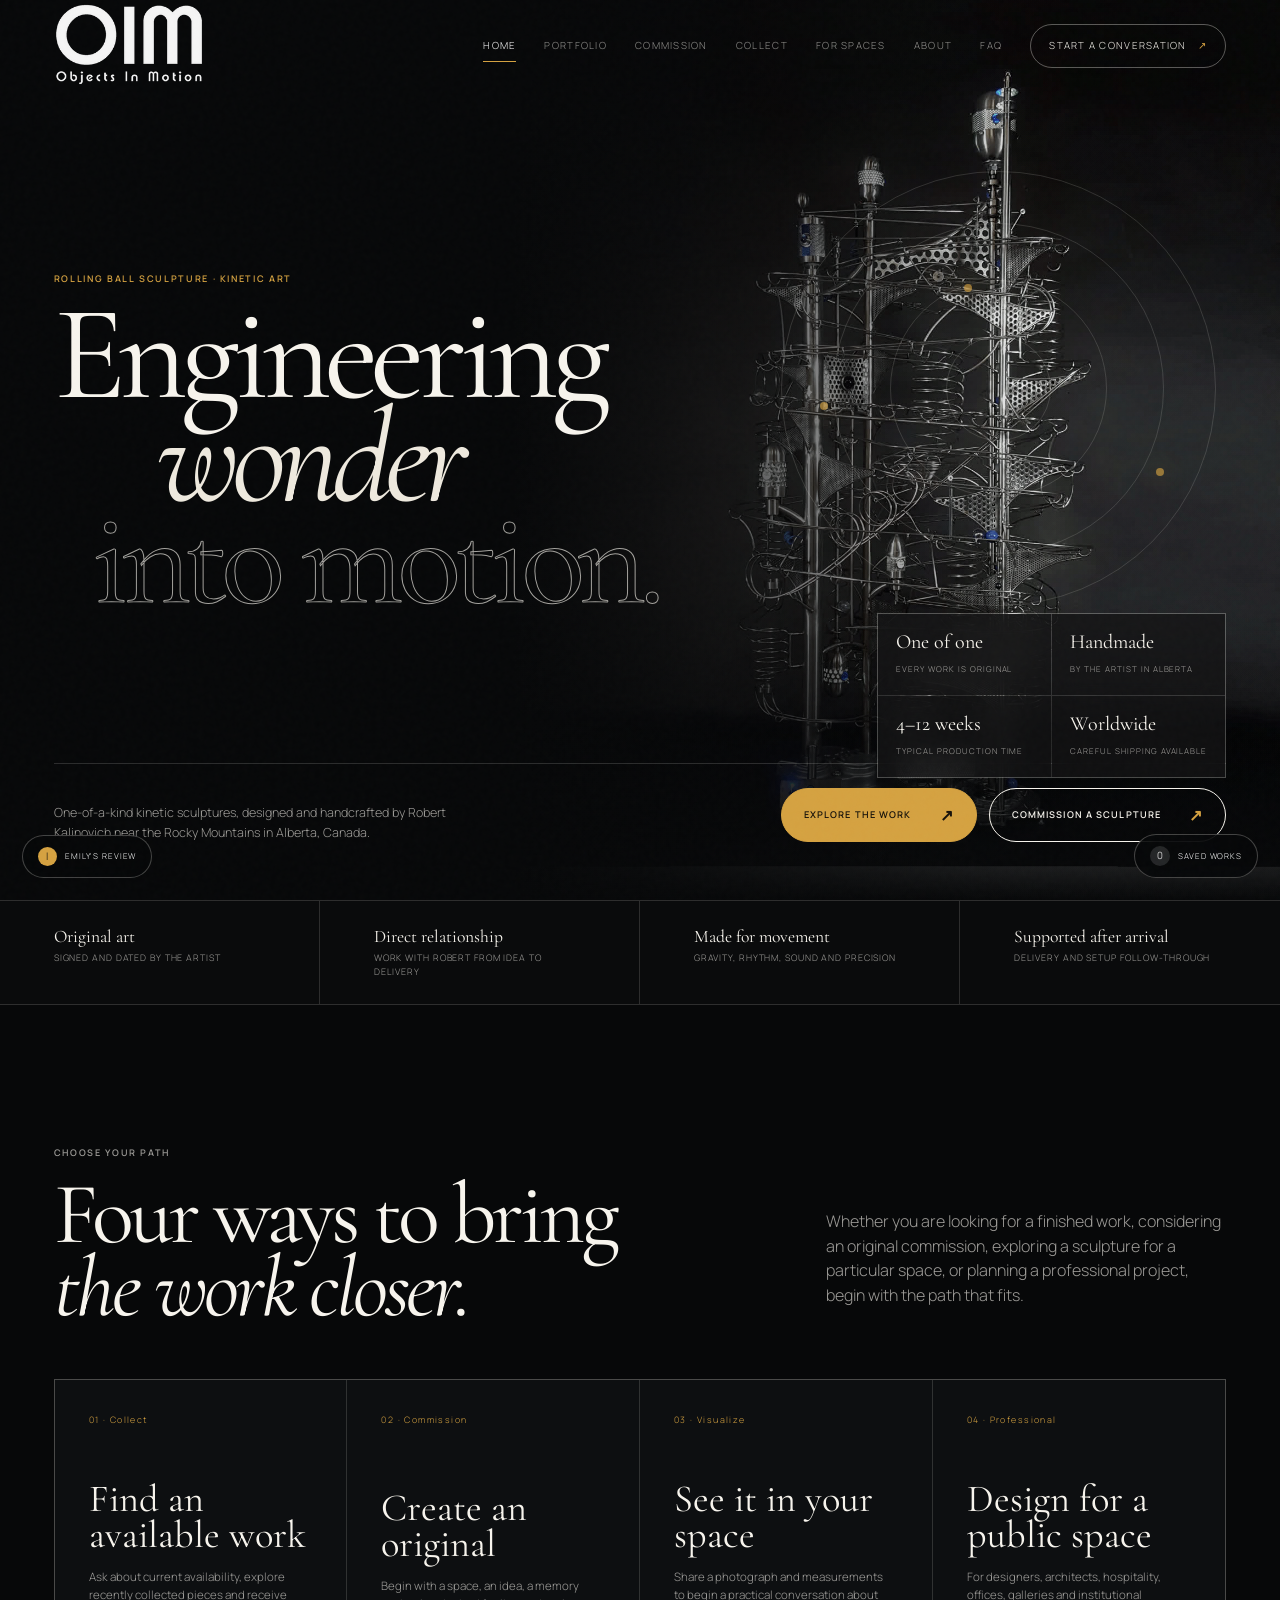
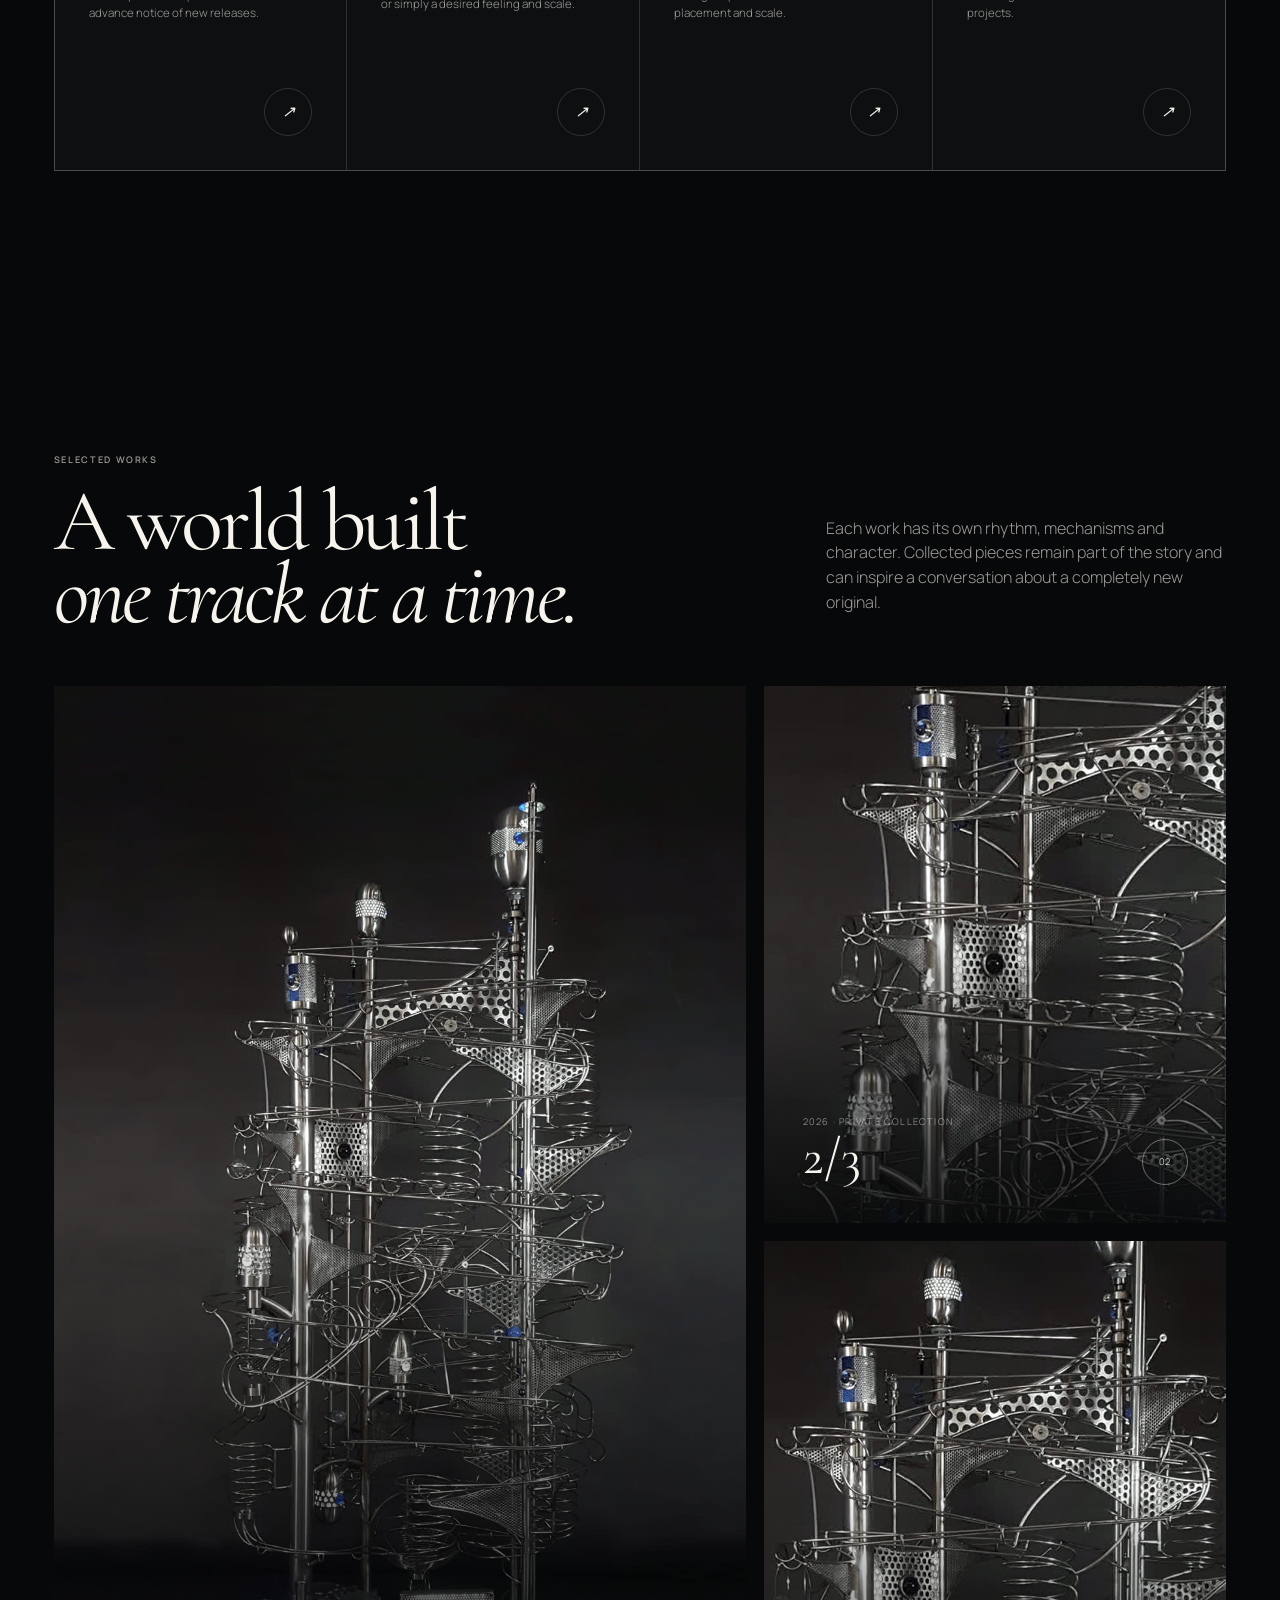
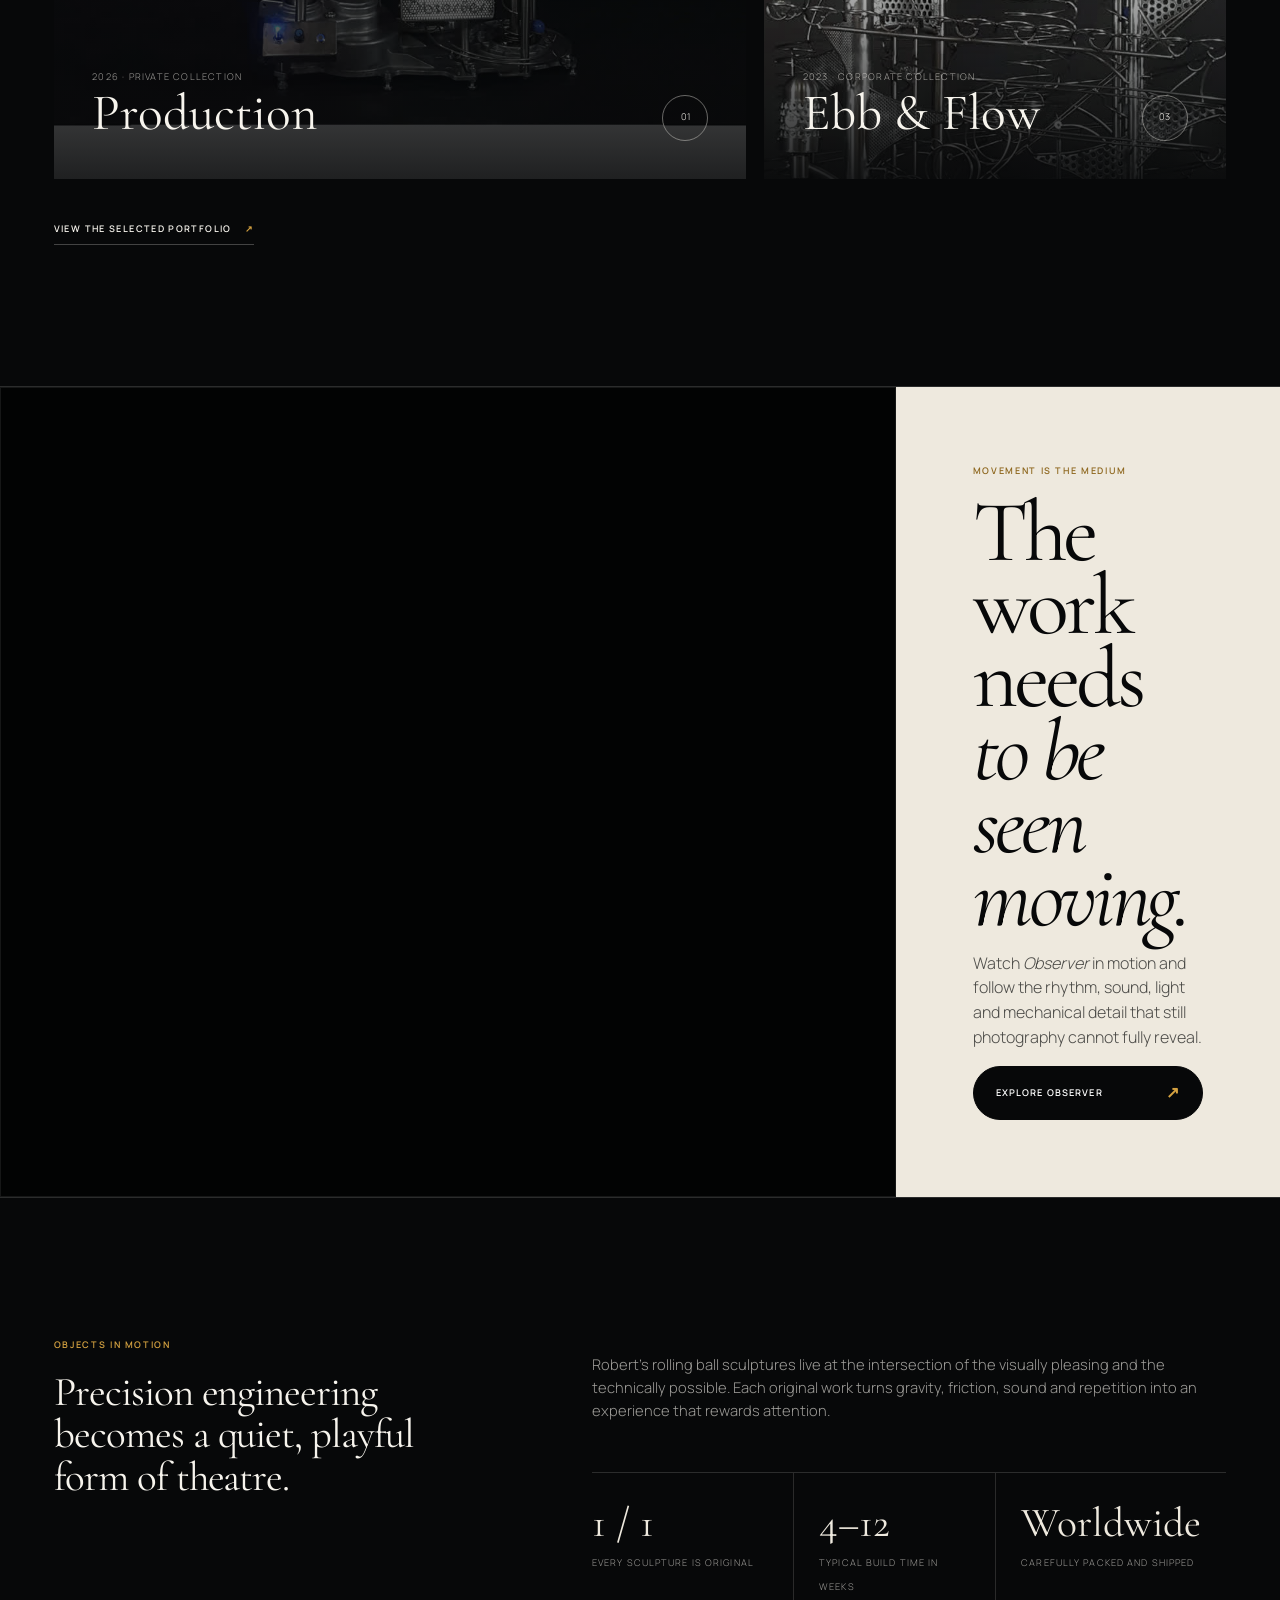
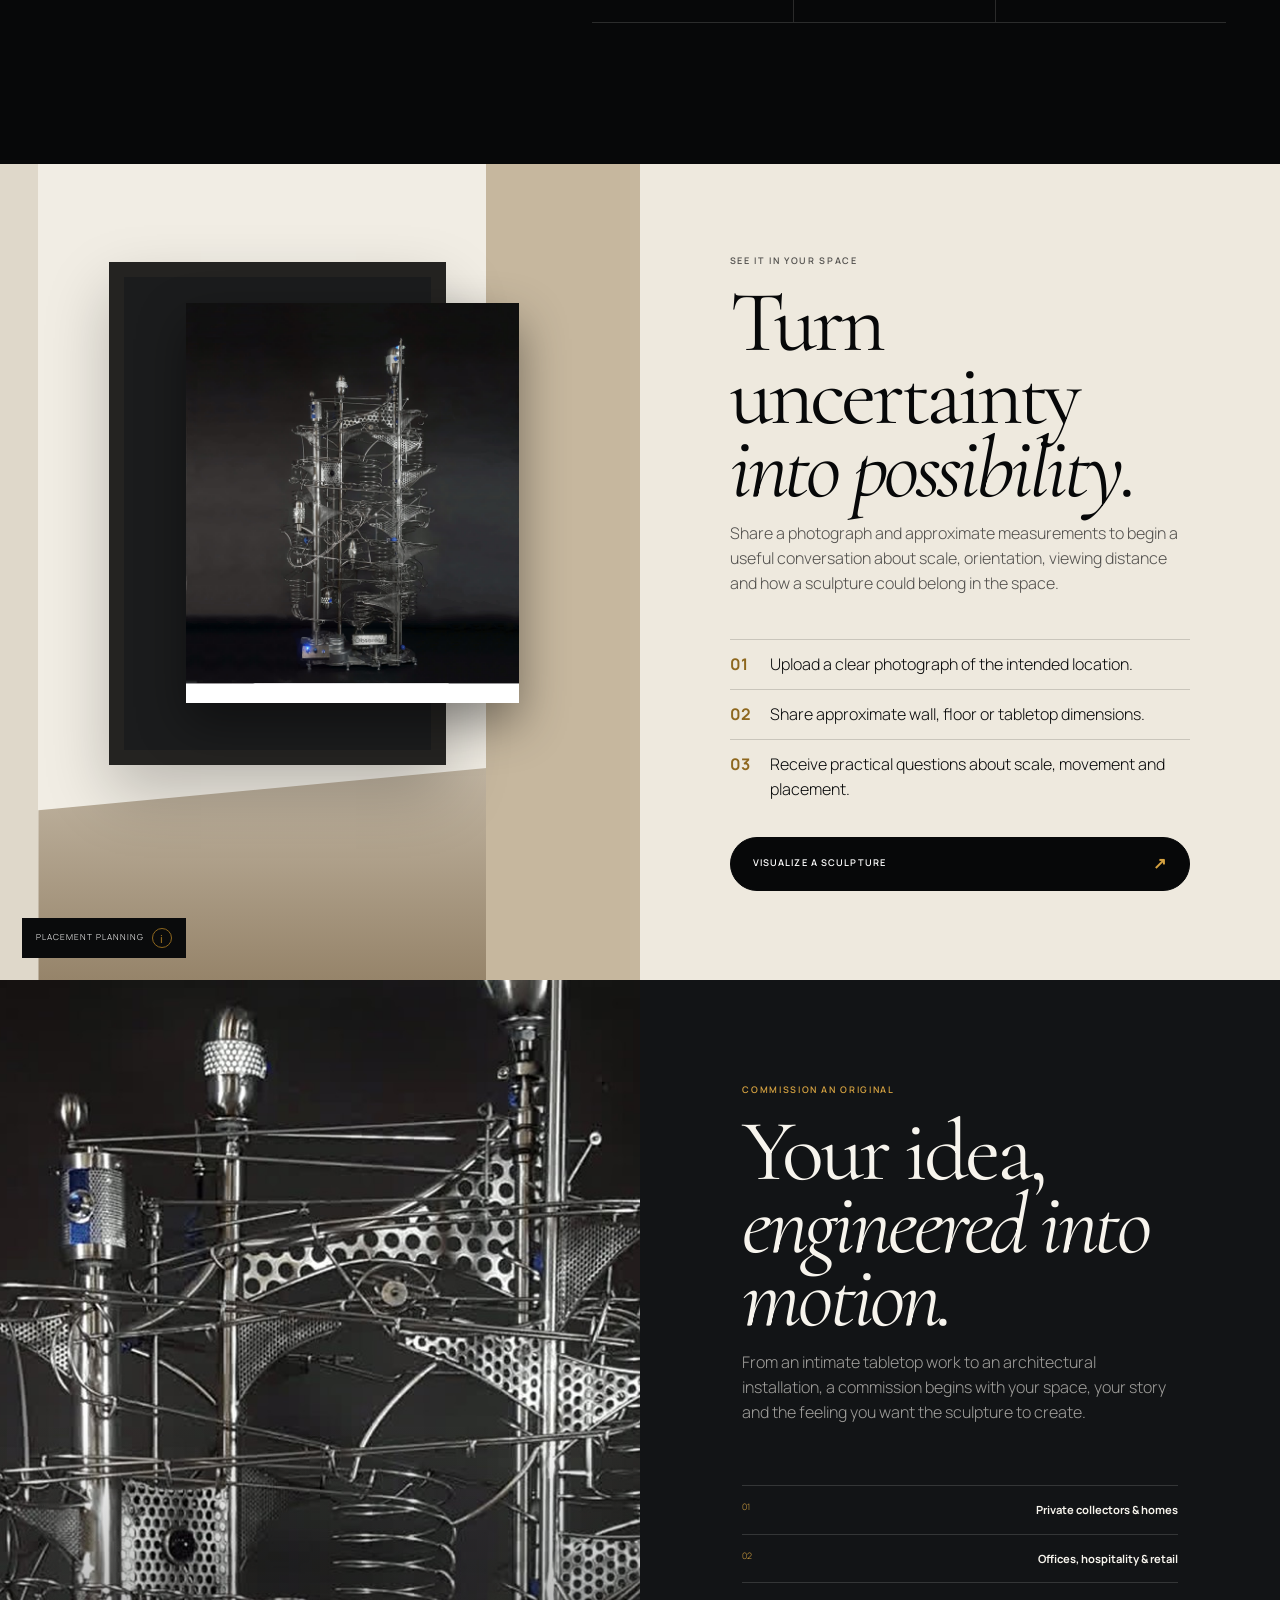
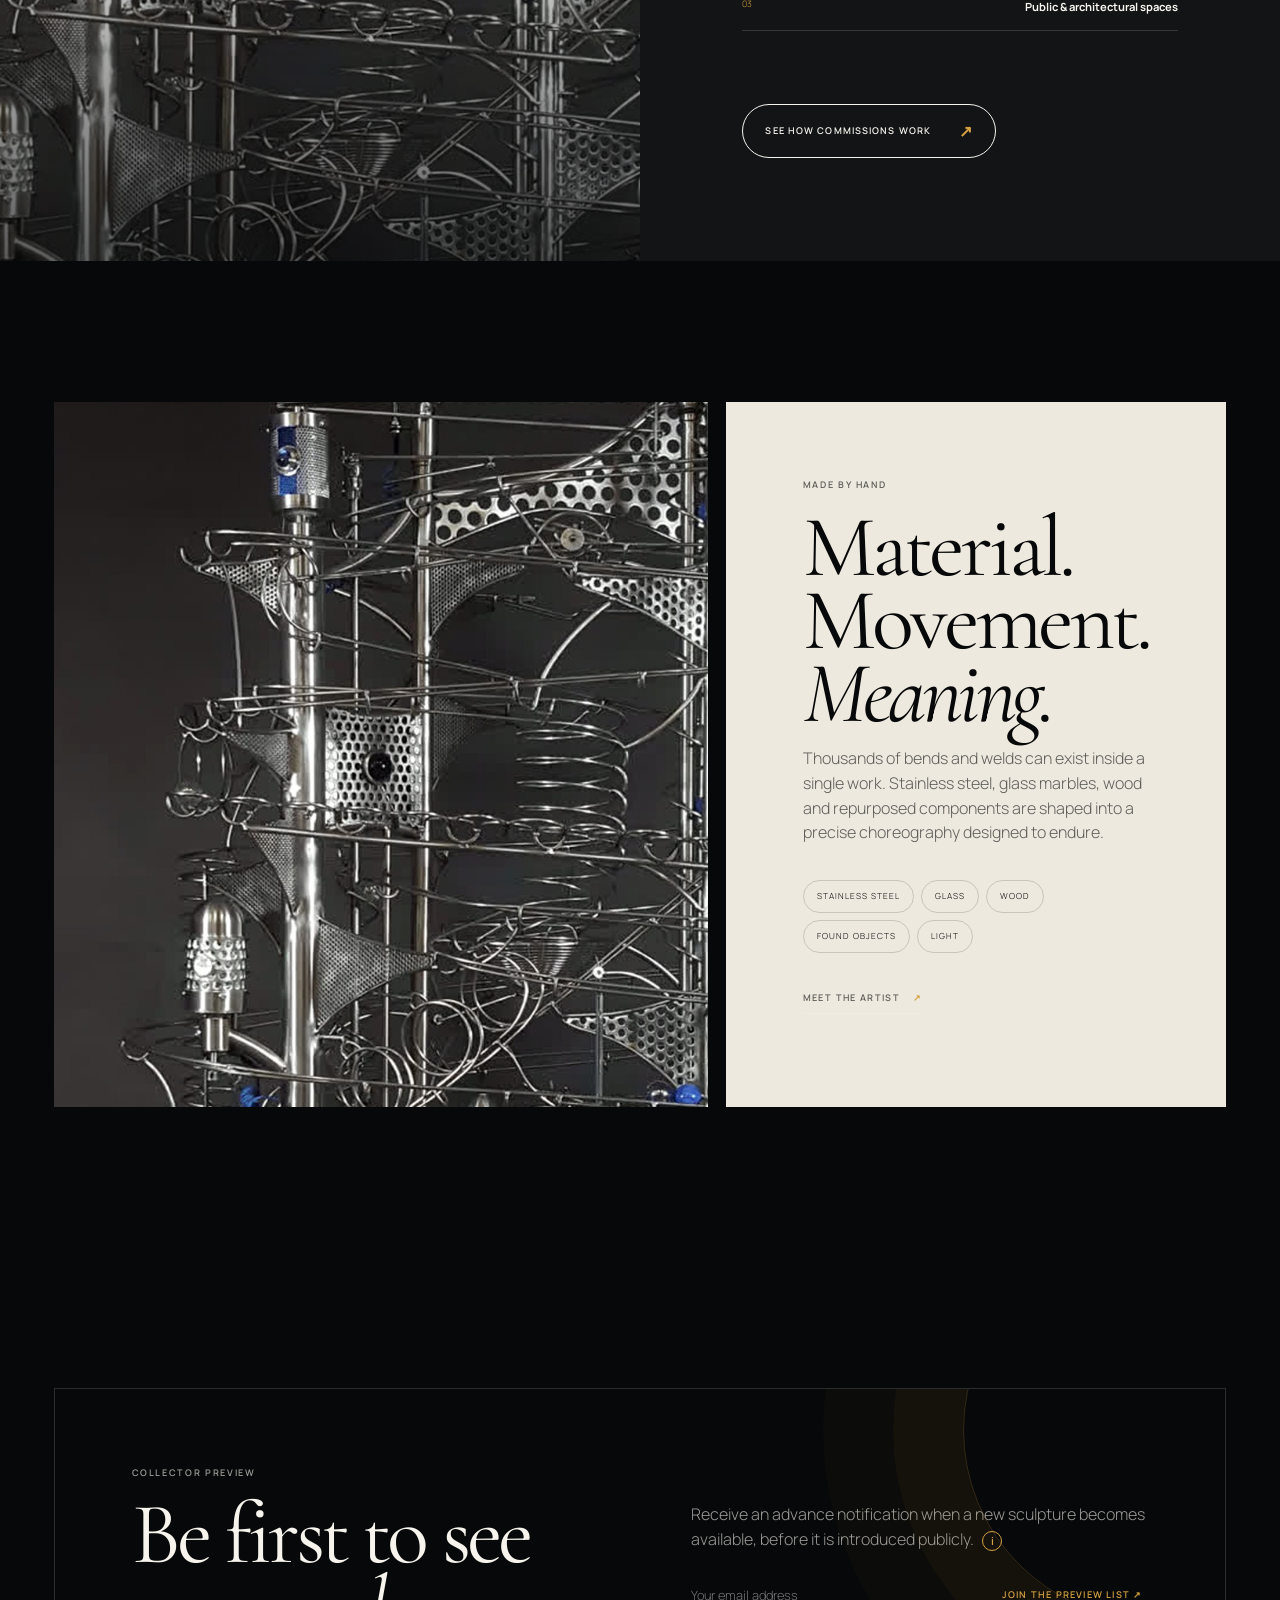
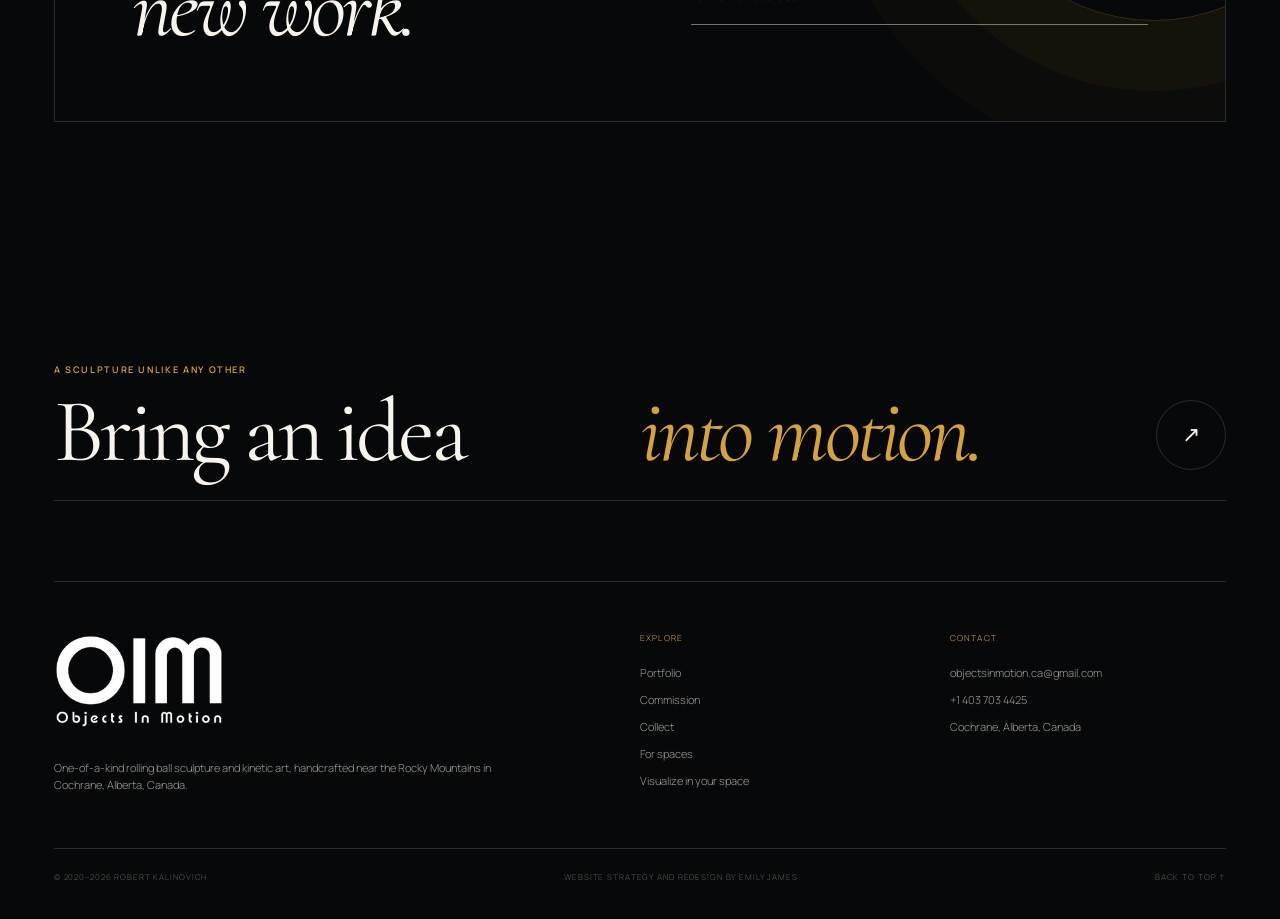
==== commit bc4d8d99: "Complete premium Objects In Motion website redesign" ====
--- a/index.html
+++ b/index.html
@@ -11,10 +11,10 @@
 <section class="section"><div class="featured-head"><div data-reveal><p class="kicker">Selected works</p><h2 class="section-title">A world built<br><em>one track at a time.</em></h2></div><p data-reveal>Each work has its own rhythm, mechanisms and character. Collected pieces remain part of the story and can inspire a conversation about a completely new original.</p></div><div class="work-showcase" id="home-featured"></div><div style="margin-top:35px" data-reveal><a class="text-link" href="portfolio.html">View the selected portfolio <span>↗</span></a></div></section>
 <section class="motion-feature"><div class="motion-screen" data-reveal><iframe loading="lazy" src="https://www.youtube-nocookie.com/embed/3TQCL_8y70Y?rel=0&modestbranding=1" title="Observer rolling ball sculpture in motion" allow="accelerometer; autoplay; clipboard-write; encrypted-media; gyroscope; picture-in-picture" allowfullscreen></iframe></div><div class="motion-copy" data-reveal><p class="kicker">Movement is the medium</p><h2 class="section-title">The work needs<br><em>to be seen moving.</em></h2><p>Watch <em>Observer</em> in motion and follow the rhythm, sound, light and mechanical detail that still photography cannot fully reveal.</p><a class="button dark" href="artwork.html?id=observer">Explore Observer <span class="arrow">↗</span></a></div></section>
 <section class="section intro-grid"><div data-reveal><p class="kicker">Objects in motion</p><h2 class="body-large">Precision engineering becomes a quiet, playful form of theatre.</h2></div><div class="intro-copy" data-reveal><p>Robert’s rolling ball sculptures live at the intersection of the visually pleasing and the technically possible. Each original work turns gravity, friction, sound and repetition into an experience that rewards attention.</p><div class="fact-row"><div class="fact"><strong>1 / 1</strong><span>Every sculpture is original</span></div><div class="fact"><strong>4–12</strong><span>Typical build time in weeks</span></div><div class="fact"><strong>Worldwide</strong><span>Carefully packed and shipped</span></div></div></div></section>
-<section class="visualize-panel"><div class="visualize-scene" data-reveal><img src="assets/images/portrait-left.jpg" alt="Illustrative placement of a kinetic sculpture in an interior"><span class="scene-label">Illustrative placement <button class="review-note" type="button" data-note="Robert, this room scene is an illustrative placement example, not a photograph of a completed client installation. In the Wix Studio version, a visitor will upload their own room photograph and the enquiry will be stored securely with their measurements.">i</button></span></div><div class="visualize-copy" data-reveal><p class="kicker">See it in your space</p><h2 class="section-title">Turn uncertainty<br><em>into possibility.</em></h2><p>Share a photograph and approximate measurements to begin a useful conversation about scale, orientation, viewing distance and how a sculpture could belong in the space.</p><div class="bullet-checks"><div><b>01</b><span>Upload a clear photograph of the intended location.</span></div><div><b>02</b><span>Share approximate wall, floor or tabletop dimensions.</span></div><div><b>03</b><span>Receive practical questions about scale, movement and placement.</span></div></div><a class="button dark" href="visualize.html">Visualize a sculpture <span class="arrow">↗</span></a></div></section>
+<section class="visualize-panel"><div class="visualize-scene" data-reveal><img src="assets/images/observer-hero.jpg" alt="Observer rolling ball sculpture used for placement planning"><span class="scene-label">Placement planning <button class="review-note" type="button" data-note="Rob, this artwork image introduces the placement pathway; it is not shown as a completed client installation. Visitors can upload their own room photograph in the working placement study, and the Wix Studio version will store the image securely with their measurements.">i</button></span></div><div class="visualize-copy" data-reveal><p class="kicker">See it in your space</p><h2 class="section-title">Turn uncertainty<br><em>into possibility.</em></h2><p>Share a photograph and approximate measurements to begin a useful conversation about scale, orientation, viewing distance and how a sculpture could belong in the space.</p><div class="bullet-checks"><div><b>01</b><span>Upload a clear photograph of the intended location.</span></div><div><b>02</b><span>Share approximate wall, floor or tabletop dimensions.</span></div><div><b>03</b><span>Receive practical questions about scale, movement and placement.</span></div></div><a class="button dark" href="visualize.html">Visualize a sculpture <span class="arrow">↗</span></a></div></section>
 <section class="commission-home"><div class="commission-home-media"><img src="assets/images/hero-wide.jpg" alt="Close view of a hand-built kinetic sculpture"></div><div class="commission-home-copy" data-reveal><p class="kicker">Commission an original</p><h2 class="section-title">Your idea,<br><em>engineered into motion.</em></h2><p>From an intimate tabletop work to an architectural installation, a commission begins with your space, your story and the feeling you want the sculpture to create.</p><div class="audience-list"><div><span>01</span><strong>Private collectors & homes</strong></div><div><span>02</span><strong>Offices, hospitality & retail</strong></div><div><span>03</span><strong>Public & architectural spaces</strong></div></div><a class="button" href="commissions.html">See how commissions work <span class="arrow">↗</span></a></div></section>
 <section class="section"><div class="studio-strip"><div class="studio-image" data-reveal><img src="assets/images/detail-track.jpg" alt="Detailed stainless steel track and mechanisms"></div><div class="studio-copy" data-reveal><div><p class="kicker">Made by hand</p><h2 class="section-title">Material.<br>Movement.<br><em>Meaning.</em></h2></div><div><p>Thousands of bends and welds can exist inside a single work. Stainless steel, glass marbles, wood and repurposed components are shaped into a precise choreography designed to endure.</p><div class="material-tags"><span>Stainless steel</span><span>Glass</span><span>Wood</span><span>Found objects</span><span>Light</span></div><p style="margin-top:30px"><a class="text-link" href="about.html">Meet the artist <span>↗</span></a></p></div></div></div></section>
-<section class="section"><div class="collector-panel" data-reveal><div><p class="kicker">Collector preview</p><h2 class="section-title">Be first to see<br><em>new work.</em></h2></div><div><p>Receive an advance notification when a new sculpture becomes available, before it is introduced publicly. <button class="review-note" type="button" data-note="This preview form works from the front end by creating a pre-addressed email and saving the entry in the browser. In Wix Studio, I will connect it directly to Wix Contacts and send a branded confirmation automatically.">i</button></p><form class="inline-form" data-form-type="collector"><input type="email" name="email" required placeholder="Your email address" aria-label="Email address"><button type="submit">Join the preview list ↗</button><p class="form-note" aria-live="polite"></p></form></div></div></section>
+<section class="section"><div class="collector-panel" data-reveal><div><p class="kicker">Collector preview</p><h2 class="section-title">Be first to see<br><em>new work.</em></h2></div><div><p>Receive an advance notification when a new sculpture becomes available, before it is introduced publicly. <button class="review-note" type="button" data-note="This review version works from the front end by creating a pre-addressed email and saving the entry in the browser. In Wix Studio, I will connect it directly to Wix Contacts and send a branded confirmation automatically.">i</button></p><form class="inline-form" data-form-type="collector"><input type="email" name="email" required placeholder="Your email address" aria-label="Email address"><button type="submit">Join the preview list ↗</button><p class="form-note" aria-live="polite"></p></form></div></div></section>
 </main>
 <script src="data.js"></script><script>
 const featured=['production','two-thirds','ebb-flow'];const target=document.getElementById('home-featured');target.innerHTML=featured.map((id,i)=>{const w=OIM_WORKS.find(x=>x.id===id);return `<a class="work-card" href="artwork.html?id=${w.id}" data-reveal><img src="${w.image}" data-fallback="${w.fallback}" alt="${w.title} rolling ball sculpture"><div class="work-info"><div><p>${w.year} · ${w.status}</p><h3>${w.title}</h3></div><span class="work-index">0${i+1}</span></div></a>`}).join('');</script><script src="site.js"></script></body></html>
--- a/styles.css
+++ b/styles.css
@@ -72,3 +72,22 @@
 .shop-hero{padding-top:calc(var(--header) + 70px)}
 @media(max-width:1050px){.brand-logo{width:125px}.design-notes-launch{bottom:82px}.space-hero .space-orbit{opacity:.42;right:-20vw;width:90vw}}
 @media(max-width:680px){.brand-logo{width:108px}.design-notes-launch{left:12px;bottom:79px;padding:9px 11px}.note-popover{font-size:.67rem}.form-result{padding:10px}.form-result-actions{flex-direction:column}.form-result-actions .button{width:100%}.upload-thumbs{grid-template-columns:repeat(3,1fr)}.footer-logo{width:145px}.portfolio-tools .search-tools{margin-top:25px}.shop-hero{padding-top:calc(var(--header) + 55px)}}
+
+/* Final client-review enhancements */
+.review-plan-block{padding:22px 0;border-top:1px solid var(--line)}
+.review-plan-block h3{font:400 1.1rem/1.15 var(--serif);margin:0 0 8px;color:#fff}
+.review-plan-block p{margin:0!important}
+.shortlist-launch{position:fixed;right:22px;bottom:22px;z-index:210;border:1px solid rgba(247,244,237,.25);background:rgba(7,8,9,.84);backdrop-filter:blur(15px);color:white;border-radius:999px;padding:11px 15px;display:flex;align-items:center;gap:8px;text-transform:uppercase;letter-spacing:.11em;font-size:.5rem;cursor:pointer}
+.shortlist-launch span{min-width:20px;height:20px;border-radius:999px;display:grid;place-items:center;background:rgba(255,255,255,.12);font-size:.62rem}
+.shortlist-launch.has-items span{background:var(--gold);color:#111}
+.shortlist-panel{position:fixed;z-index:1002;right:0;top:0;bottom:0;width:min(520px,92vw);background:#0d0f11;border-left:1px solid var(--line);padding:clamp(35px,6vw,72px);transform:translateX(102%);transition:.38s cubic-bezier(.2,.65,.2,1);overflow:auto}
+.shortlist-panel.open{transform:none}.shortlist-panel h2{font:400 clamp(2.2rem,4.4vw,4rem)/.98 var(--serif);letter-spacing:-.035em;margin:20px 0 18px}.shortlist-intro{color:var(--muted);font-size:.78rem;margin-bottom:28px}.shortlist-close{position:absolute;left:22px;top:18px;width:42px;height:42px;border:1px solid var(--line);border-radius:50%;background:transparent;color:white;font-size:1.4rem;cursor:pointer}.shortlist-scrim{position:fixed;inset:0;z-index:1001;background:rgba(0,0,0,.62);backdrop-filter:blur(4px)}
+.shortlist-items{display:grid;gap:10px}.shortlist-items article{display:grid;grid-template-columns:72px 1fr 36px;align-items:center;gap:14px;padding:10px;border:1px solid var(--line);background:rgba(255,255,255,.025)}.shortlist-items img{width:72px;height:72px;object-fit:cover}.shortlist-items strong,.shortlist-items span{display:block}.shortlist-items strong{font:400 1.1rem var(--serif)}.shortlist-items span{font-size:.52rem;text-transform:uppercase;letter-spacing:.1em;color:var(--gold);margin-top:4px}.shortlist-items button{width:32px;height:32px;border:1px solid var(--line);border-radius:50%;background:transparent;color:white;cursor:pointer}.shortlist-empty{color:var(--muted);font-size:.73rem;padding:18px 0}.shortlist-actions{display:flex;flex-wrap:wrap;gap:10px;margin-top:24px}.shortlist-actions .button{font-size:.5rem}.text-button{border:0;background:transparent;color:var(--muted);text-decoration:underline;cursor:pointer;font:inherit}.shortlist-email.disabled{pointer-events:none;opacity:.4}
+.portfolio-card-actions{display:flex;align-items:center;justify-content:space-between;gap:16px}.portfolio-save,.save-work-button{border:1px solid rgba(255,255,255,.3);background:rgba(7,8,9,.48);color:#fff;border-radius:999px;padding:8px 11px;font-size:.48rem;letter-spacing:.09em;text-transform:uppercase;cursor:pointer;white-space:nowrap}.portfolio-save:hover,.portfolio-save.saved,.save-work-button:hover,.save-work-button.saved{background:var(--gold);border-color:var(--gold);color:#111}.save-work-button{width:auto;text-align:center!important}
+.buying-bar{flex-wrap:wrap}.buying-bar .save-work-button{min-height:48px}
+
+.live-visualizer{display:grid;grid-template-columns:minmax(0,1.35fr) minmax(280px,.65fr);gap:clamp(28px,5vw,70px);align-items:start}
+.visualizer-stage{position:relative;background:#0a0b0d;border:1px solid var(--line);min-height:540px;overflow:hidden}.visualizer-stage canvas{display:block;width:100%;height:auto;min-height:540px;object-fit:contain;background:#0a0b0d}.visualizer-empty{position:absolute;inset:0;display:grid;place-items:center;text-align:center;padding:40px;pointer-events:none}.visualizer-empty div{max-width:420px}.visualizer-empty strong{font:400 clamp(2rem,4vw,4rem)/1 var(--serif);display:block;margin-bottom:12px}.visualizer-empty span{color:var(--muted);font-size:.72rem}.visualizer-controls{padding:clamp(28px,4vw,48px);background:var(--paper);color:var(--ink)}.visualizer-controls h2{font:400 clamp(2.3rem,4.4vw,4.6rem)/.95 var(--serif);letter-spacing:-.04em;margin:10px 0 20px}.visualizer-controls>p{color:#625e56;font-size:.74rem}.visualizer-control{margin-top:20px}.visualizer-control label{display:flex;justify-content:space-between;gap:15px;font-size:.56rem;text-transform:uppercase;letter-spacing:.11em;margin-bottom:8px}.visualizer-control input[type=range]{width:100%;accent-color:#a57727}.visualizer-upload{display:block;margin:22px 0 8px;border:1px dashed rgba(7,8,9,.28);padding:18px;cursor:pointer;font-size:.65rem}.visualizer-upload input{display:none}.visualizer-select{width:100%;padding:13px 12px;border:1px solid rgba(7,8,9,.25);background:#fff;font:inherit}.visualizer-actions{display:flex;flex-wrap:wrap;gap:10px;margin-top:24px}.visualizer-actions .button{font-size:.5rem}.visualizer-help{font-size:.57rem!important;margin-top:18px!important}.visualizer-stage.ready .visualizer-empty{display:none}
+
+@media(max-width:1050px){.shortlist-launch{bottom:82px}.live-visualizer{grid-template-columns:1fr}.visualizer-stage,.visualizer-stage canvas{min-height:480px}}
+@media(max-width:680px){.shortlist-launch{right:12px;bottom:79px;padding:9px 11px}.shortlist-panel{padding:70px 22px 35px}.portfolio-card-actions{align-items:flex-end}.portfolio-save{padding:7px 9px}.visualizer-stage,.visualizer-stage canvas{min-height:360px}.visualizer-controls{padding:28px 22px}.visualizer-actions{flex-direction:column}.visualizer-actions .button{width:100%}}
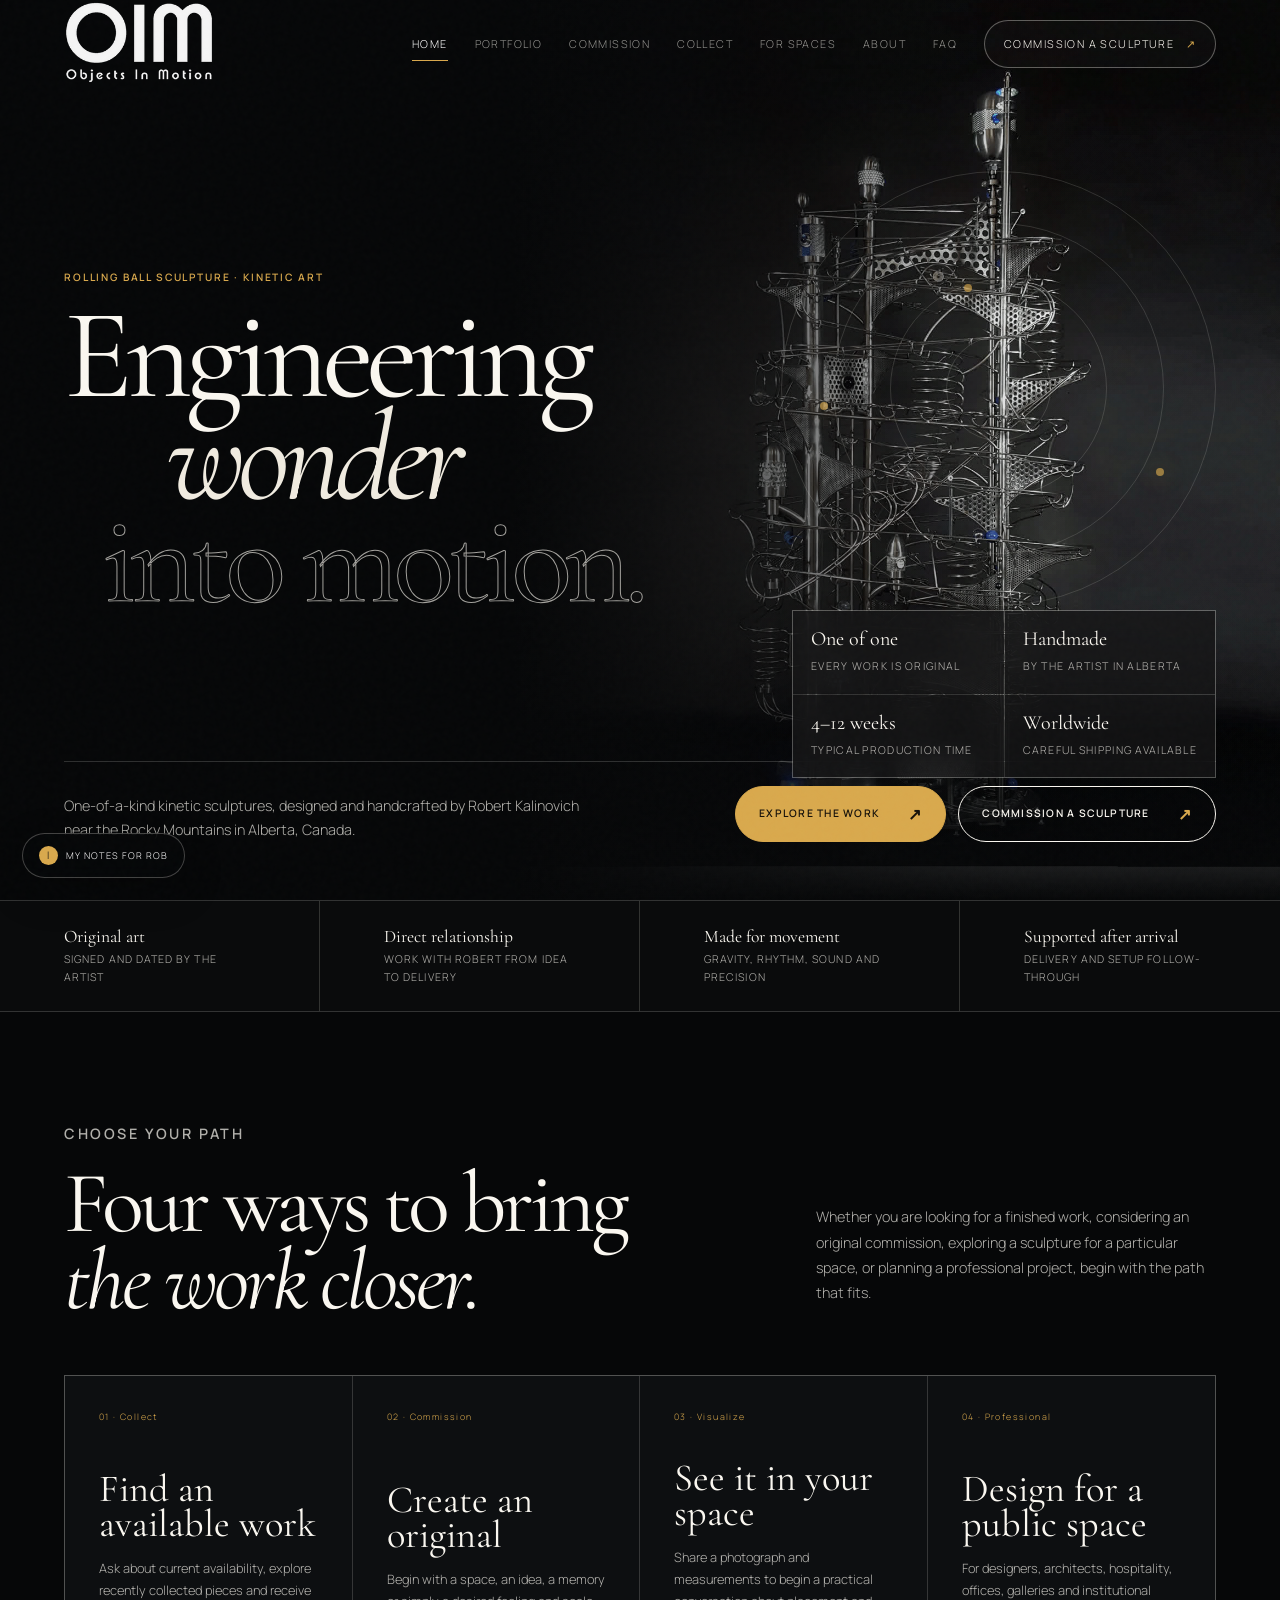
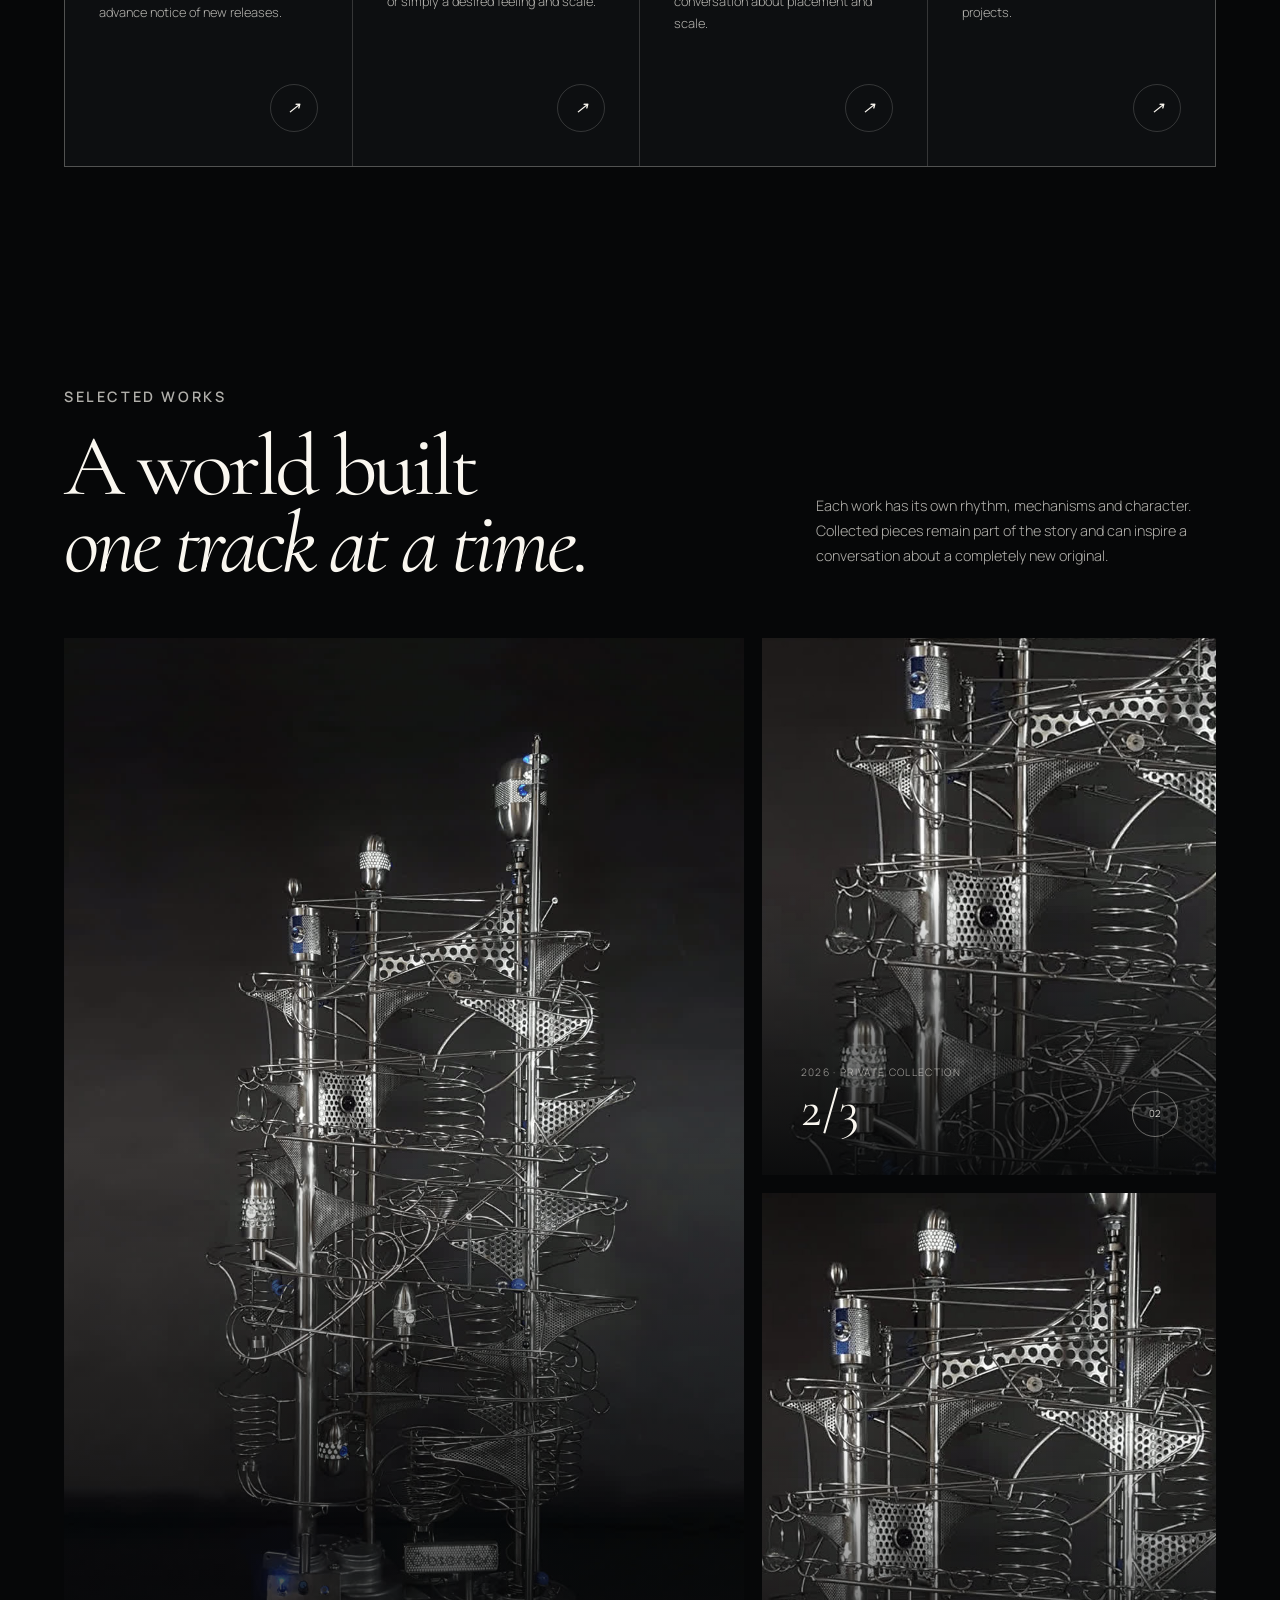
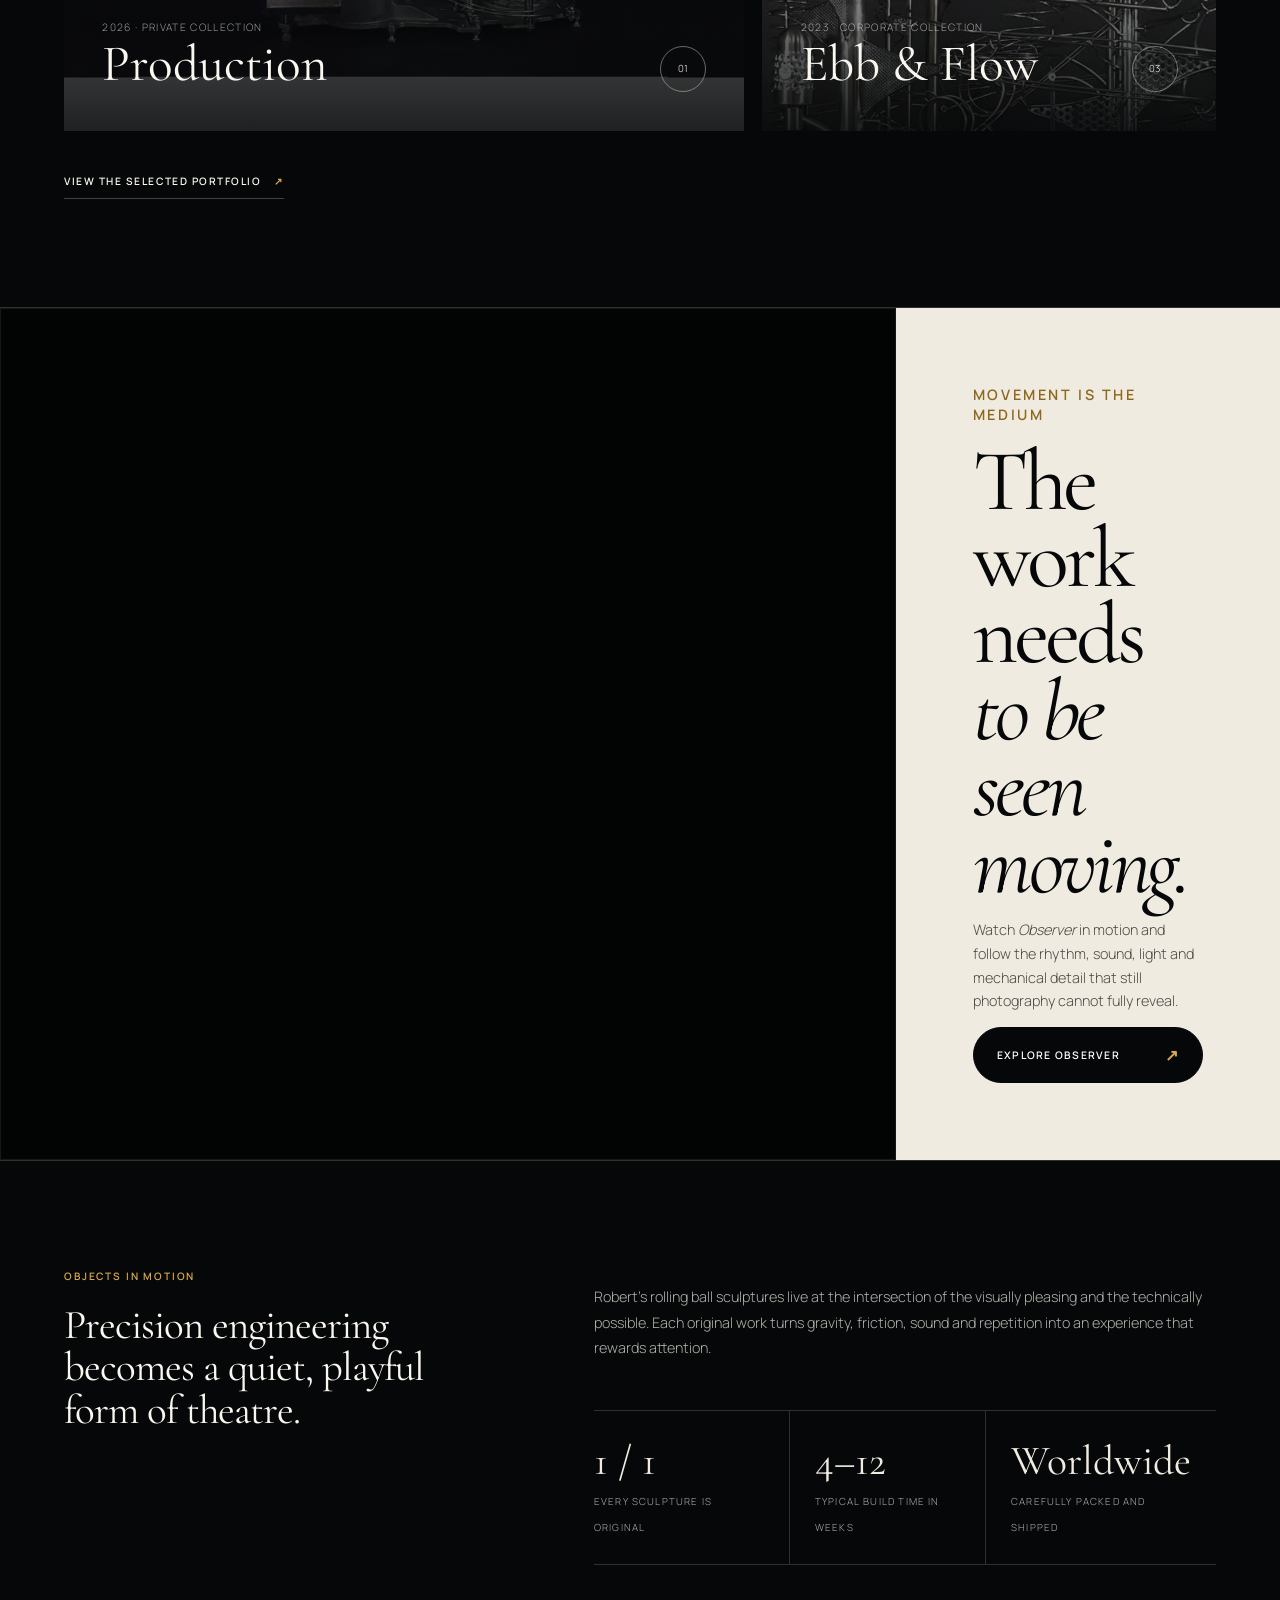
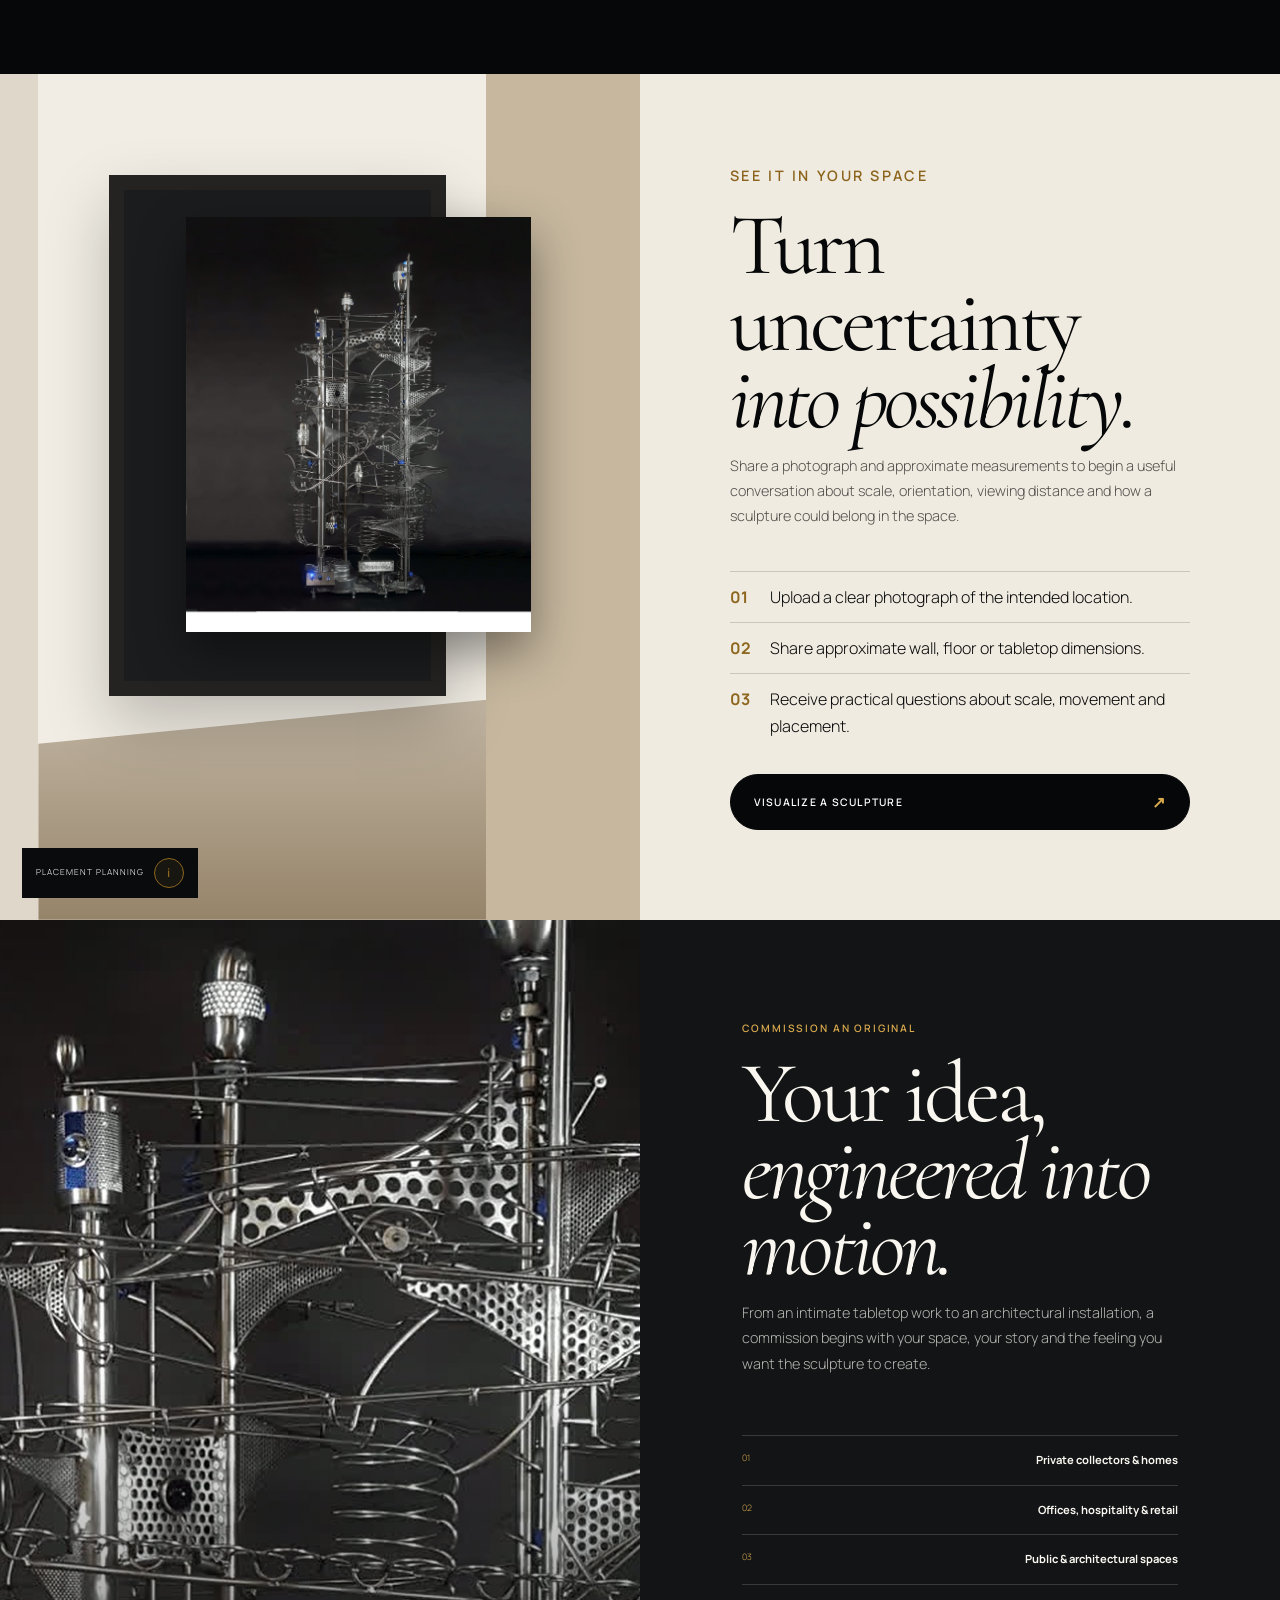
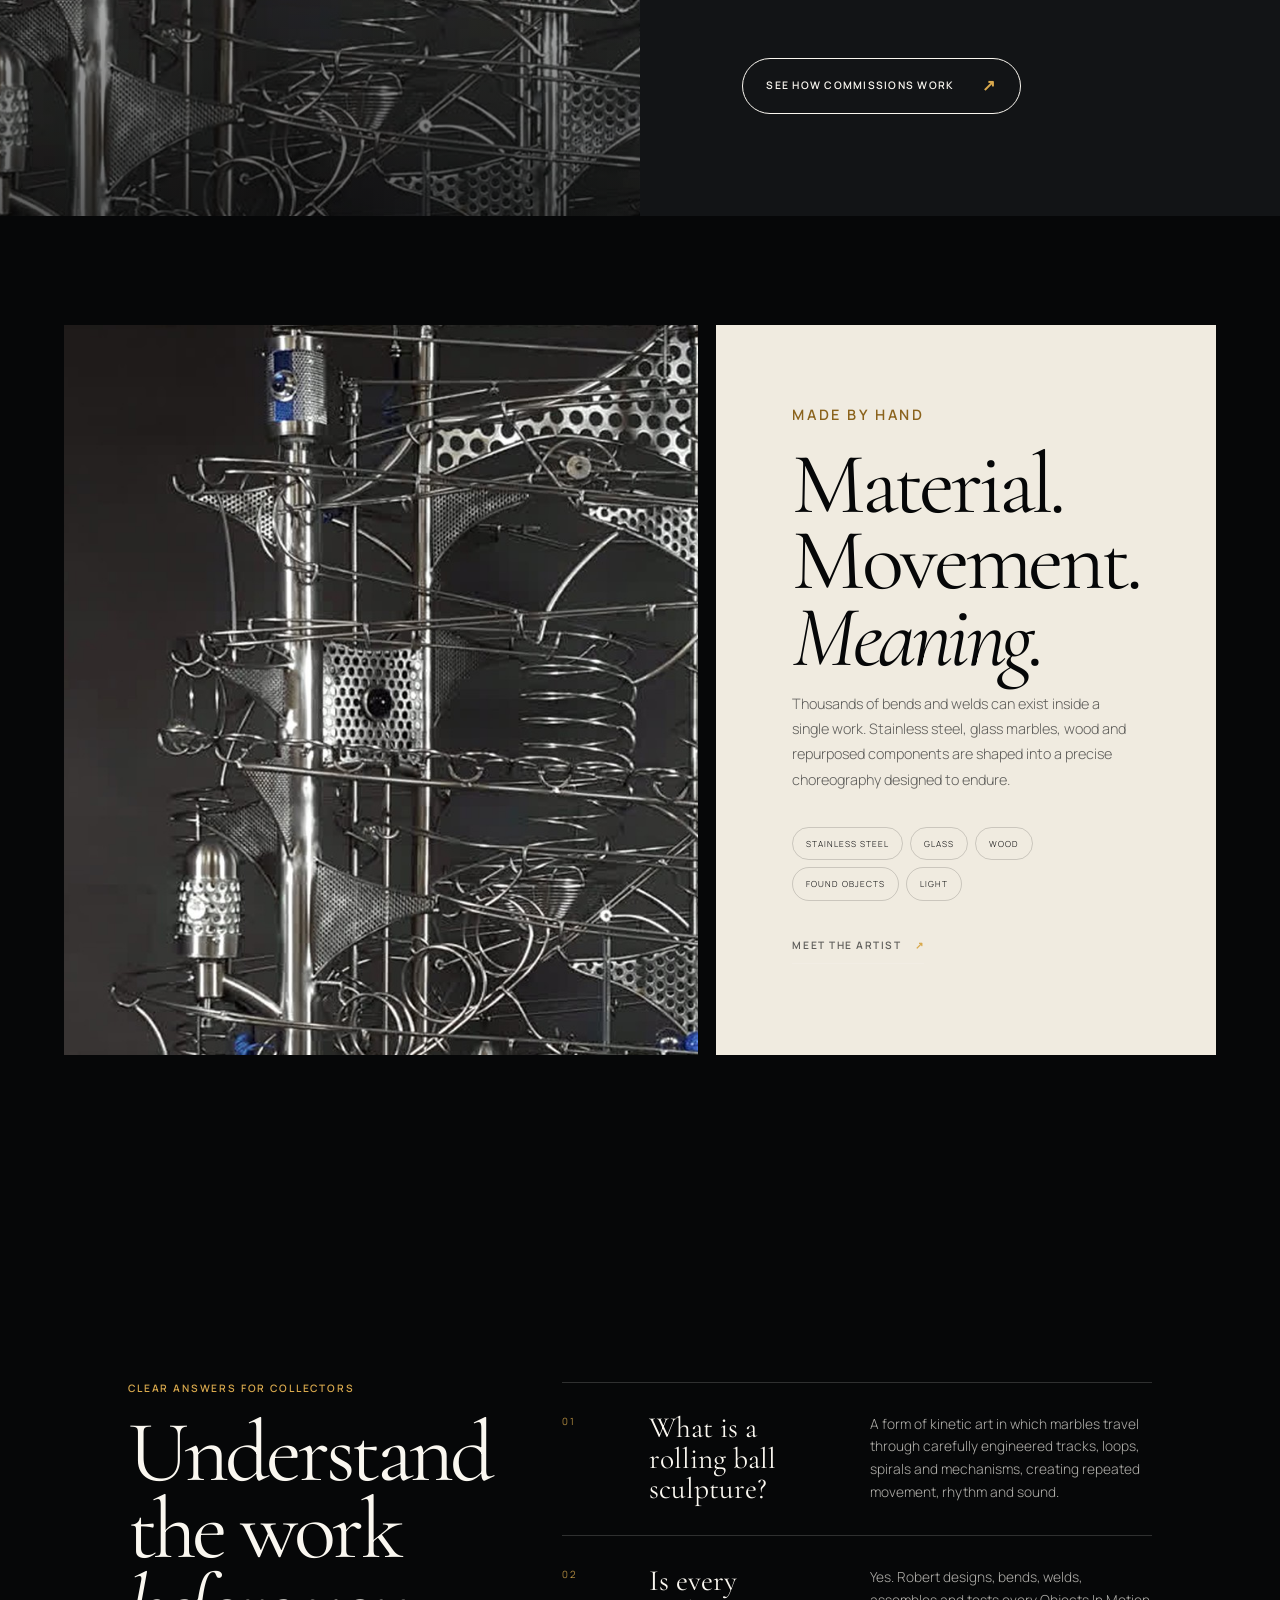
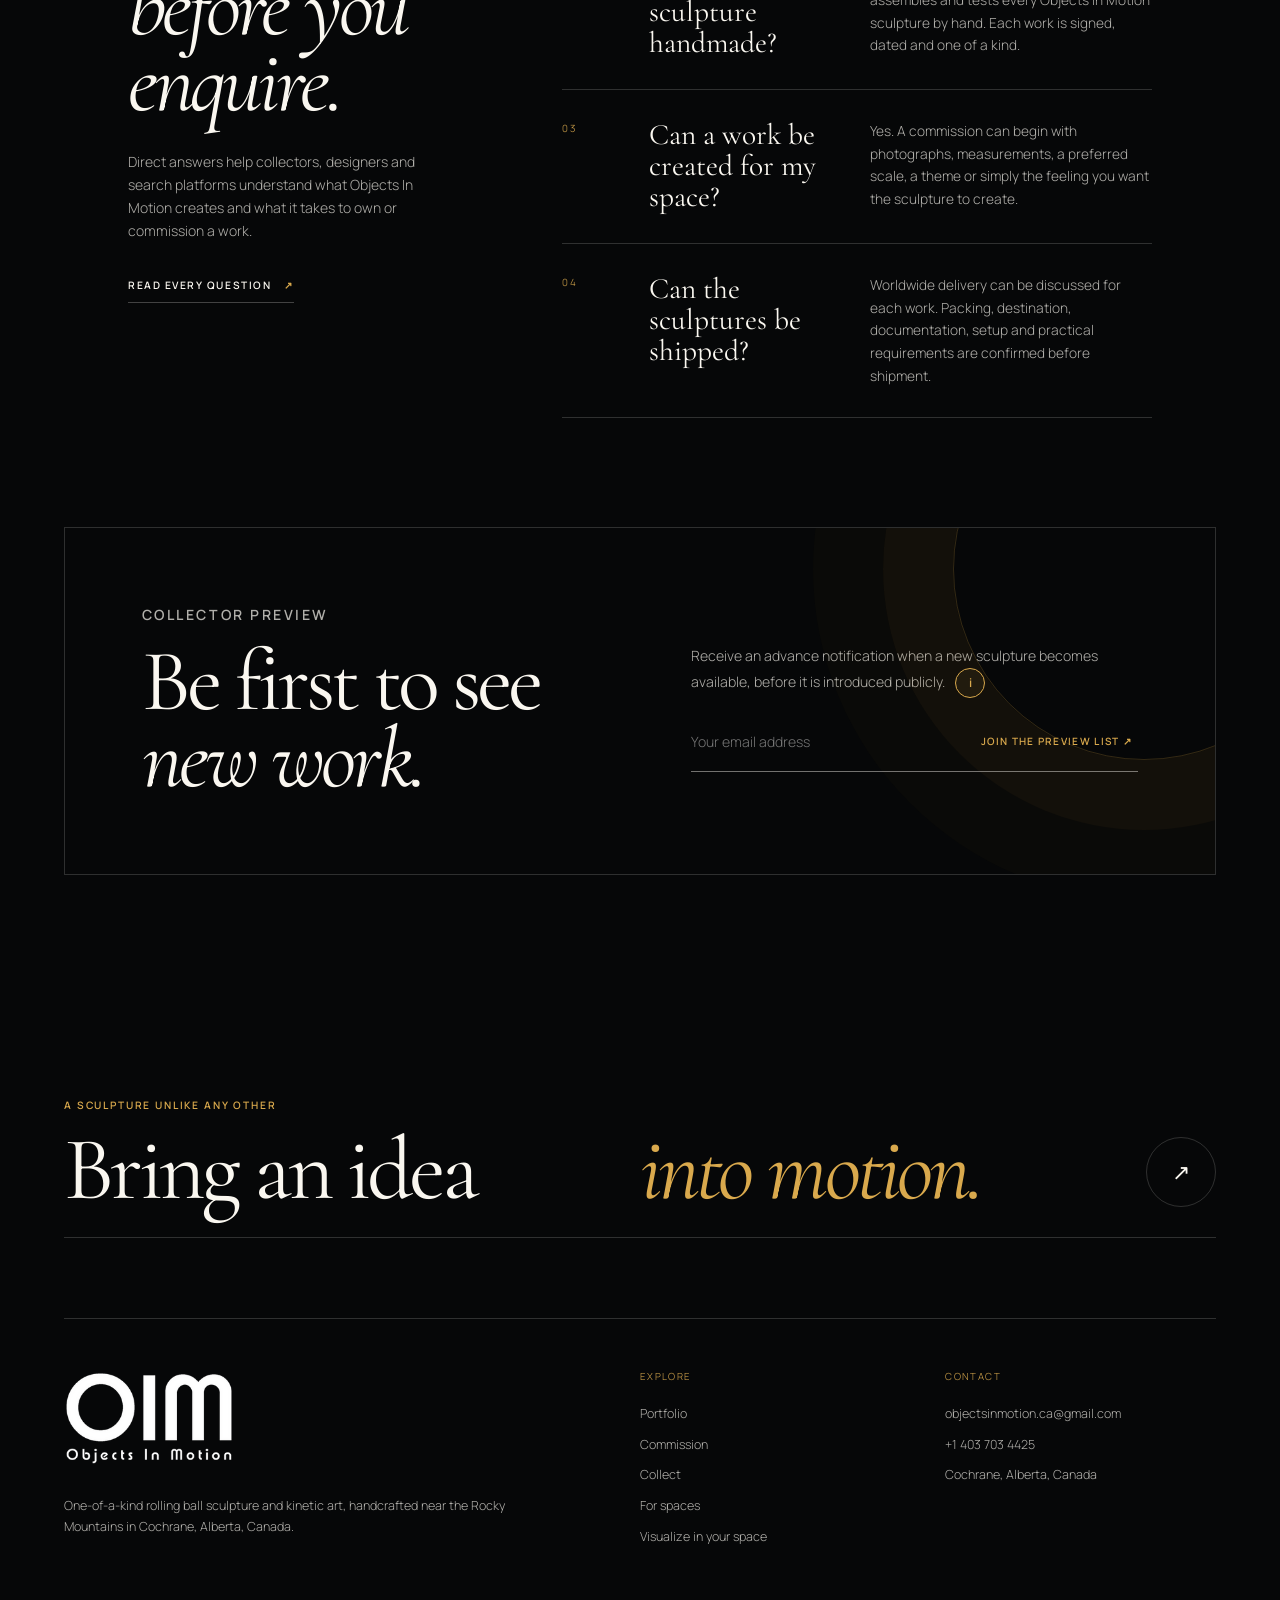
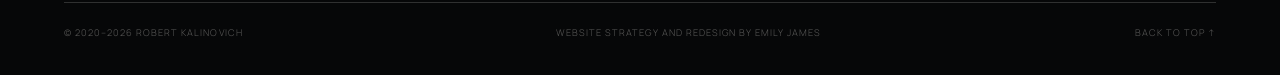
==== commit dbd15e1c: "Refine Objects In Motion premium website review" ====
--- a/index.html
+++ b/index.html
@@ -1,20 +1,35 @@
-<!doctype html><html lang="en"><head><meta charset="utf-8"><meta name="viewport" content="width=device-width,initial-scale=1"><meta name="robots" content="noindex,nofollow"><title>Objects In Motion — Rolling Ball Sculpture & Kinetic Art</title><meta name="description" content="One-of-a-kind rolling ball sculptures and kinetic art handcrafted by Robert Kalinovich in Cochrane, Alberta, Canada."><link rel="stylesheet" href="styles.css"></head><body data-page="home"><main>
+<!DOCTYPE html>
+
+<html lang="en"><head><meta charset="utf-8"/><meta content="width=device-width,initial-scale=1" name="viewport"/><meta content="noindex,nofollow" name="robots"/><title>Rolling Ball Sculptures &amp; Kinetic Art | Objects In Motion</title><meta content="Discover one-of-a-kind rolling ball sculptures and kinetic art handcrafted by Canadian artist Robert Kalinovich in Cochrane, Alberta." name="description"/><link href="styles.css" rel="stylesheet"/><link href="https://fonts.googleapis.com" rel="preconnect"/><link crossorigin="anonymous" href="https://fonts.gstatic.com" rel="preconnect"/></head><body data-page="home"><main>
 <section class="home-hero">
-  <div class="hero-image"><img src="assets/images/observer-hero.jpg" alt="Intricate rolling ball sculpture by Objects In Motion"></div>
-  <div class="orbit-stage" aria-hidden="true"><i></i><i></i><i></i><i></i><b></b><b></b><b></b></div>
-  <div class="hero-copy" data-reveal><p class="kicker">Rolling ball sculpture · kinetic art</p><h1 class="display"><span>Engineering</span><span>wonder</span><span>into motion.</span></h1></div>
-  <div class="hero-proof" data-reveal><div><strong>One of one</strong><span>Every work is original</span></div><div><strong>Handmade</strong><span>By the artist in Alberta</span></div><div><strong>4–12 weeks</strong><span>Typical production time</span></div><div><strong>Worldwide</strong><span>Careful shipping available</span></div></div>
-  <div class="hero-bottom" data-reveal><p>One-of-a-kind kinetic sculptures, designed and handcrafted by Robert Kalinovich near the Rocky Mountains in Alberta, Canada.</p><div class="hero-actions"><a class="button gold" href="portfolio.html">Explore the work <span class="arrow">↗</span></a><a class="button" href="commissions.html">Commission a sculpture <span class="arrow">↗</span></a></div></div>
+<div class="hero-image"><img alt="Intricate rolling ball sculpture by Objects In Motion" decoding="async" fetchpriority="high" src="assets/images/observer-hero.jpg"/></div>
+<div aria-hidden="true" class="orbit-stage"><i></i><i></i><i></i><i></i><b></b><b></b><b></b></div>
+<div class="hero-copy" data-reveal=""><p class="kicker">Rolling ball sculpture · kinetic art</p><h1 class="display"><span>Engineering</span><span>wonder</span><span>into motion.</span></h1></div>
+<div class="hero-proof" data-reveal=""><div><strong>One of one</strong><span>Every work is original</span></div><div><strong>Handmade</strong><span>By the artist in Alberta</span></div><div><strong>4–12 weeks</strong><span>Typical production time</span></div><div><strong>Worldwide</strong><span>Careful shipping available</span></div></div>
+<div class="hero-bottom" data-reveal=""><p>One-of-a-kind kinetic sculptures, designed and handcrafted by Robert Kalinovich near the Rocky Mountains in Alberta, Canada.</p><div class="hero-actions"><a class="button gold" href="portfolio.html">Explore the work <span class="arrow">↗</span></a><a class="button" href="commissions.html">Commission a sculpture <span class="arrow">↗</span></a></div></div>
 </section>
 <section class="trust-band"><div><strong>Original art</strong><span>Signed and dated by the artist</span></div><div><strong>Direct relationship</strong><span>Work with Robert from idea to delivery</span></div><div><strong>Made for movement</strong><span>Gravity, rhythm, sound and precision</span></div><div><strong>Supported after arrival</strong><span>Delivery and setup follow-through</span></div></section>
-<section class="section"><div class="featured-head"><div data-reveal><p class="kicker">Choose your path</p><h2 class="section-title">Four ways to bring<br><em>the work closer.</em></h2></div><p data-reveal>Whether you are looking for a finished work, considering an original commission, exploring a sculpture for a particular space, or planning a professional project, begin with the path that fits.</p></div><div class="path-grid"><a class="path-card" href="shop.html" data-reveal><span class="num">01 · Collect</span><div><h3>Find an available work</h3><p>Ask about current availability, explore recently collected pieces and receive advance notice of new releases.</p></div><i class="circle-arrow">↗</i></a><a class="path-card" href="commissions.html" data-reveal><span class="num">02 · Commission</span><div><h3>Create an original</h3><p>Begin with a space, an idea, a memory or simply a desired feeling and scale.</p></div><i class="circle-arrow">↗</i></a><a class="path-card" href="visualize.html" data-reveal><span class="num">03 · Visualize</span><div><h3>See it in your space</h3><p>Share a photograph and measurements to begin a practical conversation about placement and scale.</p></div><i class="circle-arrow">↗</i></a><a class="path-card" href="spaces.html" data-reveal><span class="num">04 · Professional</span><div><h3>Design for a public space</h3><p>For designers, architects, hospitality, offices, galleries and institutional projects.</p></div><i class="circle-arrow">↗</i></a></div></section>
-<section class="section"><div class="featured-head"><div data-reveal><p class="kicker">Selected works</p><h2 class="section-title">A world built<br><em>one track at a time.</em></h2></div><p data-reveal>Each work has its own rhythm, mechanisms and character. Collected pieces remain part of the story and can inspire a conversation about a completely new original.</p></div><div class="work-showcase" id="home-featured"></div><div style="margin-top:35px" data-reveal><a class="text-link" href="portfolio.html">View the selected portfolio <span>↗</span></a></div></section>
-<section class="motion-feature"><div class="motion-screen" data-reveal><iframe loading="lazy" src="https://www.youtube-nocookie.com/embed/3TQCL_8y70Y?rel=0&modestbranding=1" title="Observer rolling ball sculpture in motion" allow="accelerometer; autoplay; clipboard-write; encrypted-media; gyroscope; picture-in-picture" allowfullscreen></iframe></div><div class="motion-copy" data-reveal><p class="kicker">Movement is the medium</p><h2 class="section-title">The work needs<br><em>to be seen moving.</em></h2><p>Watch <em>Observer</em> in motion and follow the rhythm, sound, light and mechanical detail that still photography cannot fully reveal.</p><a class="button dark" href="artwork.html?id=observer">Explore Observer <span class="arrow">↗</span></a></div></section>
-<section class="section intro-grid"><div data-reveal><p class="kicker">Objects in motion</p><h2 class="body-large">Precision engineering becomes a quiet, playful form of theatre.</h2></div><div class="intro-copy" data-reveal><p>Robert’s rolling ball sculptures live at the intersection of the visually pleasing and the technically possible. Each original work turns gravity, friction, sound and repetition into an experience that rewards attention.</p><div class="fact-row"><div class="fact"><strong>1 / 1</strong><span>Every sculpture is original</span></div><div class="fact"><strong>4–12</strong><span>Typical build time in weeks</span></div><div class="fact"><strong>Worldwide</strong><span>Carefully packed and shipped</span></div></div></div></section>
-<section class="visualize-panel"><div class="visualize-scene" data-reveal><img src="assets/images/observer-hero.jpg" alt="Observer rolling ball sculpture used for placement planning"><span class="scene-label">Placement planning <button class="review-note" type="button" data-note="Rob, this artwork image introduces the placement pathway; it is not shown as a completed client installation. Visitors can upload their own room photograph in the working placement study, and the Wix Studio version will store the image securely with their measurements.">i</button></span></div><div class="visualize-copy" data-reveal><p class="kicker">See it in your space</p><h2 class="section-title">Turn uncertainty<br><em>into possibility.</em></h2><p>Share a photograph and approximate measurements to begin a useful conversation about scale, orientation, viewing distance and how a sculpture could belong in the space.</p><div class="bullet-checks"><div><b>01</b><span>Upload a clear photograph of the intended location.</span></div><div><b>02</b><span>Share approximate wall, floor or tabletop dimensions.</span></div><div><b>03</b><span>Receive practical questions about scale, movement and placement.</span></div></div><a class="button dark" href="visualize.html">Visualize a sculpture <span class="arrow">↗</span></a></div></section>
-<section class="commission-home"><div class="commission-home-media"><img src="assets/images/hero-wide.jpg" alt="Close view of a hand-built kinetic sculpture"></div><div class="commission-home-copy" data-reveal><p class="kicker">Commission an original</p><h2 class="section-title">Your idea,<br><em>engineered into motion.</em></h2><p>From an intimate tabletop work to an architectural installation, a commission begins with your space, your story and the feeling you want the sculpture to create.</p><div class="audience-list"><div><span>01</span><strong>Private collectors & homes</strong></div><div><span>02</span><strong>Offices, hospitality & retail</strong></div><div><span>03</span><strong>Public & architectural spaces</strong></div></div><a class="button" href="commissions.html">See how commissions work <span class="arrow">↗</span></a></div></section>
-<section class="section"><div class="studio-strip"><div class="studio-image" data-reveal><img src="assets/images/detail-track.jpg" alt="Detailed stainless steel track and mechanisms"></div><div class="studio-copy" data-reveal><div><p class="kicker">Made by hand</p><h2 class="section-title">Material.<br>Movement.<br><em>Meaning.</em></h2></div><div><p>Thousands of bends and welds can exist inside a single work. Stainless steel, glass marbles, wood and repurposed components are shaped into a precise choreography designed to endure.</p><div class="material-tags"><span>Stainless steel</span><span>Glass</span><span>Wood</span><span>Found objects</span><span>Light</span></div><p style="margin-top:30px"><a class="text-link" href="about.html">Meet the artist <span>↗</span></a></p></div></div></div></section>
-<section class="section"><div class="collector-panel" data-reveal><div><p class="kicker">Collector preview</p><h2 class="section-title">Be first to see<br><em>new work.</em></h2></div><div><p>Receive an advance notification when a new sculpture becomes available, before it is introduced publicly. <button class="review-note" type="button" data-note="This review version works from the front end by creating a pre-addressed email and saving the entry in the browser. In Wix Studio, I will connect it directly to Wix Contacts and send a branded confirmation automatically.">i</button></p><form class="inline-form" data-form-type="collector"><input type="email" name="email" required placeholder="Your email address" aria-label="Email address"><button type="submit">Join the preview list ↗</button><p class="form-note" aria-live="polite"></p></form></div></div></section>
+<section class="section"><div class="featured-head"><div data-reveal=""><p class="kicker">Choose your path</p><h2 class="section-title">Four ways to bring<br/><em>the work closer.</em></h2></div><p data-reveal="">Whether you are looking for a finished work, considering an original commission, exploring a sculpture for a particular space, or planning a professional project, begin with the path that fits.</p></div><div class="path-grid"><a class="path-card" data-reveal="" href="shop.html"><span class="num">01 · Collect</span><div><h3>Find an available work</h3><p>Ask about current availability, explore recently collected pieces and receive advance notice of new releases.</p></div><i class="circle-arrow">↗</i></a><a class="path-card" data-reveal="" href="commissions.html"><span class="num">02 · Commission</span><div><h3>Create an original</h3><p>Begin with a space, an idea, a memory or simply a desired feeling and scale.</p></div><i class="circle-arrow">↗</i></a><a class="path-card" data-reveal="" href="visualize.html"><span class="num">03 · Visualize</span><div><h3>See it in your space</h3><p>Share a photograph and measurements to begin a practical conversation about placement and scale.</p></div><i class="circle-arrow">↗</i></a><a class="path-card" data-reveal="" href="spaces.html"><span class="num">04 · Professional</span><div><h3>Design for a public space</h3><p>For designers, architects, hospitality, offices, galleries and institutional projects.</p></div><i class="circle-arrow">↗</i></a></div></section>
+<section class="section"><div class="featured-head"><div data-reveal=""><p class="kicker">Selected works</p><h2 class="section-title">A world built<br/><em>one track at a time.</em></h2></div><p data-reveal="">Each work has its own rhythm, mechanisms and character. Collected pieces remain part of the story and can inspire a conversation about a completely new original.</p></div><div class="work-showcase" id="home-featured"></div><div data-reveal="" style="margin-top:35px"><a class="text-link" href="portfolio.html">View the selected portfolio <span>↗</span></a></div></section>
+<section class="motion-feature"><div class="motion-screen" data-reveal=""><iframe allow="accelerometer; autoplay; clipboard-write; encrypted-media; gyroscope; picture-in-picture" allowfullscreen="" loading="lazy" src="https://www.youtube-nocookie.com/embed/3TQCL_8y70Y?rel=0&amp;modestbranding=1" title="Observer rolling ball sculpture in motion"></iframe></div><div class="motion-copy" data-reveal=""><p class="kicker">Movement is the medium</p><h2 class="section-title">The work needs<br/><em>to be seen moving.</em></h2><p>Watch <em>Observer</em> in motion and follow the rhythm, sound, light and mechanical detail that still photography cannot fully reveal.</p><a class="button dark" href="artwork.html?id=observer">Explore Observer <span class="arrow">↗</span></a></div></section>
+<section class="section intro-grid"><div data-reveal=""><p class="kicker">Objects in motion</p><h2 class="body-large">Precision engineering becomes a quiet, playful form of theatre.</h2></div><div class="intro-copy" data-reveal=""><p>Robert’s rolling ball sculptures live at the intersection of the visually pleasing and the technically possible. Each original work turns gravity, friction, sound and repetition into an experience that rewards attention.</p><div class="fact-row"><div class="fact"><strong>1 / 1</strong><span>Every sculpture is original</span></div><div class="fact"><strong>4–12</strong><span>Typical build time in weeks</span></div><div class="fact"><strong>Worldwide</strong><span>Carefully packed and shipped</span></div></div></div></section>
+<section class="visualize-panel"><div class="visualize-scene" data-reveal=""><img alt="Observer rolling ball sculpture used for placement planning" decoding="async" loading="lazy" src="assets/images/observer-hero.jpg"/><span class="scene-label">Placement planning <button class="review-note" data-note="Rob, this artwork image introduces the placement pathway; it is not shown as a completed client installation. Visitors can upload their own room photograph in the working placement study, and the Wix Studio version will store the image securely with their measurements." type="button">i</button></span></div><div class="visualize-copy" data-reveal=""><p class="kicker">See it in your space</p><h2 class="section-title">Turn uncertainty<br/><em>into possibility.</em></h2><p>Share a photograph and approximate measurements to begin a useful conversation about scale, orientation, viewing distance and how a sculpture could belong in the space.</p><div class="bullet-checks"><div><b>01</b><span>Upload a clear photograph of the intended location.</span></div><div><b>02</b><span>Share approximate wall, floor or tabletop dimensions.</span></div><div><b>03</b><span>Receive practical questions about scale, movement and placement.</span></div></div><a class="button dark" href="visualize.html">Visualize a sculpture <span class="arrow">↗</span></a></div></section>
+<section class="commission-home"><div class="commission-home-media"><img alt="Close view of a hand-built kinetic sculpture" decoding="async" loading="lazy" src="assets/images/hero-wide.jpg"/></div><div class="commission-home-copy" data-reveal=""><p class="kicker">Commission an original</p><h2 class="section-title">Your idea,<br/><em>engineered into motion.</em></h2><p>From an intimate tabletop work to an architectural installation, a commission begins with your space, your story and the feeling you want the sculpture to create.</p><div class="audience-list"><div><span>01</span><strong>Private collectors &amp; homes</strong></div><div><span>02</span><strong>Offices, hospitality &amp; retail</strong></div><div><span>03</span><strong>Public &amp; architectural spaces</strong></div></div><a class="button" href="commissions.html">See how commissions work <span class="arrow">↗</span></a></div></section>
+<section class="section"><div class="studio-strip"><div class="studio-image" data-reveal=""><img alt="Detailed stainless steel track and mechanisms" decoding="async" loading="lazy" src="assets/images/detail-track.jpg"/></div><div class="studio-copy" data-reveal=""><div><p class="kicker">Made by hand</p><h2 class="section-title">Material.<br/>Movement.<br/><em>Meaning.</em></h2></div><div><p>Thousands of bends and welds can exist inside a single work. Stainless steel, glass marbles, wood and repurposed components are shaped into a precise choreography designed to endure.</p><div class="material-tags"><span>Stainless steel</span><span>Glass</span><span>Wood</span><span>Found objects</span><span>Light</span></div><p style="margin-top:30px"><a class="text-link" href="about.html">Meet the artist <span>↗</span></a></p></div></div></div></section>
+<section class="section"><section aria-labelledby="answers-title" class="section answer-section">
+<div class="answer-heading" data-reveal="">
+<p class="kicker">Clear answers for collectors</p>
+<h2 class="section-title" id="answers-title">Understand the work<br/><em>before you enquire.</em></h2>
+<p>Direct answers help collectors, designers and search platforms understand what Objects In Motion creates and what it takes to own or commission a work.</p>
+<a class="text-link" href="faq.html">Read every question <span>↗</span></a>
+</div>
+<div class="answer-grid">
+<article data-reveal=""><span>01</span><h3>What is a rolling ball sculpture?</h3><p>A form of kinetic art in which marbles travel through carefully engineered tracks, loops, spirals and mechanisms, creating repeated movement, rhythm and sound.</p></article>
+<article data-reveal=""><span>02</span><h3>Is every sculpture handmade?</h3><p>Yes. Robert designs, bends, welds, assembles and tests every Objects In Motion sculpture by hand. Each work is signed, dated and one of a kind.</p></article>
+<article data-reveal=""><span>03</span><h3>Can a work be created for my space?</h3><p>Yes. A commission can begin with photographs, measurements, a preferred scale, a theme or simply the feeling you want the sculpture to create.</p></article>
+<article data-reveal=""><span>04</span><h3>Can the sculptures be shipped?</h3><p>Worldwide delivery can be discussed for each work. Packing, destination, documentation, setup and practical requirements are confirmed before shipment.</p></article>
+</div>
+</section><div class="collector-panel" data-reveal=""><div><p class="kicker">Collector preview</p><h2 class="section-title">Be first to see<br/><em>new work.</em></h2></div><div><p>Receive an advance notification when a new sculpture becomes available, before it is introduced publicly. <button class="review-note" data-note="This review version works from the front end by creating a pre-addressed email and saving the entry in the browser. In Wix Studio, I will connect it directly to Wix Contacts and send a branded confirmation automatically." type="button">i</button></p><form class="inline-form" data-form-type="collector"><input aria-label="Email address" name="email" placeholder="Your email address" required="" type="email"/><button type="submit">Join the preview list ↗</button><p aria-live="polite" class="form-note"></p></form></div></div></section>
 </main>
 <script src="data.js"></script><script>
-const featured=['production','two-thirds','ebb-flow'];const target=document.getElementById('home-featured');target.innerHTML=featured.map((id,i)=>{const w=OIM_WORKS.find(x=>x.id===id);return `<a class="work-card" href="artwork.html?id=${w.id}" data-reveal><img src="${w.image}" data-fallback="${w.fallback}" alt="${w.title} rolling ball sculpture"><div class="work-info"><div><p>${w.year} · ${w.status}</p><h3>${w.title}</h3></div><span class="work-index">0${i+1}</span></div></a>`}).join('');</script><script src="site.js"></script></body></html>+const featured=['production','two-thirds','ebb-flow'];const target=document.getElementById('home-featured');target.innerHTML=featured.map((id,i)=>{const w=OIM_WORKS.find(x=>x.id===id);return `<a class="work-card" href="artwork.html?id=${w.id}" data-reveal><img src="${w.image}" data-fallback="${w.fallback}" alt="${w.title} rolling ball sculpture"><div class="work-info"><div><p>${w.year} · ${w.status}</p><h3>${w.title}</h3></div><span class="work-index">0${i+1}</span></div></a>`}).join('');</script><script src="seo.js"></script><script src="site.js"></script></body></html>
--- a/styles.css
+++ b/styles.css
@@ -91,3 +91,188 @@
 
 @media(max-width:1050px){.shortlist-launch{bottom:82px}.live-visualizer{grid-template-columns:1fr}.visualizer-stage,.visualizer-stage canvas{min-height:480px}}
 @media(max-width:680px){.shortlist-launch{right:12px;bottom:79px;padding:9px 11px}.shortlist-panel{padding:70px 22px 35px}.portfolio-card-actions{align-items:flex-end}.portfolio-save{padding:7px 9px}.visualizer-stage,.visualizer-stage canvas{min-height:360px}.visualizer-controls{padding:28px 22px}.visualizer-actions{flex-direction:column}.visualizer-actions .button{width:100%}}
+
+
+/* ==========================================================
+   9.9 presentation polish - consistent rhythm, legibility,
+   Collect-page alignment, kinetic motion and review clarity
+   ========================================================== */
+:root{
+  --ink:#060708;
+  --ink2:#0d0f11;
+  --paper:#f0ebe0;
+  --white:#faf7f0;
+  --gold:#d9a94d;
+  --gold-dark:#8b631c;
+  --muted:rgba(250,247,240,.70);
+  --line:rgba(250,247,240,.17);
+  --max:1480px;
+  --pad:clamp(24px,5vw,82px);
+  --header:88px;
+}
+html{scroll-padding-top:calc(var(--header) + 20px)}
+body{font-size:16px;line-height:1.65;text-rendering:optimizeLegibility;-webkit-font-smoothing:antialiased}
+.site-header{top:0;height:var(--header);padding-inline:var(--pad)}
+.site-header.scrolled{background:rgba(6,7,8,.90);box-shadow:0 12px 45px rgba(0,0,0,.18)}
+.site-nav{font-size:.68rem;gap:clamp(16px,2.1vw,34px)}
+.nav-contact{padding:14px 19px;background:rgba(255,255,255,.025)}
+.kicker{font-size:.64rem;line-height:1.35;margin-bottom:20px}
+.button{min-height:56px;padding-inline:23px;font-size:.65rem;transition:background .28s,color .28s,border-color .28s,transform .28s}
+.button:hover{transform:translateY(-2px)}
+.text-link{font-size:.64rem}
+.section,.section-full{padding-top:clamp(82px,8.5vw,142px);padding-bottom:clamp(82px,8.5vw,142px)}
+.display{line-height:.80}
+.section-title{line-height:.88}
+p{font-size:max(.82rem,14px)}
+[data-reveal]{transform:translateY(24px)}
+:focus-visible{outline:2px solid var(--gold);outline-offset:4px}
+
+/* Kinetic restraint: visible motion without distracting from the work. */
+.hero-image img{animation:oimHeroDrift 18s ease-in-out infinite alternate;transform-origin:56% 48%}
+.orbit-stage{animation:oimOrbitTurn 34s linear infinite}
+.orbit-stage i:nth-child(2){animation:oimOrbitTurn 22s linear infinite reverse}
+.orbit-stage b:nth-of-type(1){animation:oimPulse 3.6s ease-in-out infinite}
+.orbit-stage b:nth-of-type(2){animation:oimPulse 3.6s 1.2s ease-in-out infinite}
+.orbit-stage b:nth-of-type(3){animation:oimPulse 3.6s 2.4s ease-in-out infinite}
+@keyframes oimHeroDrift{from{transform:scale(1.015) translate3d(0,0,0)}to{transform:scale(1.075) translate3d(-1.2%,.6%,0)}}
+@keyframes oimOrbitTurn{to{transform:rotate(360deg)}}
+@keyframes oimPulse{0%,100%{opacity:.55;transform:scale(.8)}50%{opacity:1;transform:scale(1.25)}}
+
+/* Homepage readability and rhythm. */
+.home-hero{min-height:100svh;padding-top:calc(var(--header) + 76px)}
+.hero-copy .display{font-size:clamp(5rem,10vw,10.8rem)}
+.hero-bottom p{font-size:.90rem;max-width:520px}
+.hero-proof div span,.trust-band span{font-size:.67rem}
+.featured-head p,.intro-copy p,.commission-home-copy p:not(.kicker),.visualize-copy>p,.studio-copy p{font-size:.90rem;line-height:1.75}
+.work-info p{font-size:.64rem}
+.motion-copy p{font-size:.90rem}
+
+/* Direct-answer section: useful to people, search engines and AI answers. */
+.answer-section{display:grid;grid-template-columns:minmax(270px,.72fr) minmax(0,1.28fr);gap:clamp(52px,8vw,130px);align-items:start}
+.answer-heading{position:sticky;top:calc(var(--header) + 40px)}
+.answer-heading>p:not(.kicker){color:var(--muted);max-width:52ch;margin:28px 0}
+.answer-grid{border-top:1px solid var(--line)}
+.answer-grid article{display:grid;grid-template-columns:48px minmax(180px,.65fr) minmax(240px,1fr);gap:clamp(18px,3vw,42px);padding:30px 0;border-bottom:1px solid var(--line);align-items:start}
+.answer-grid article>span{font-size:.62rem;color:var(--gold);letter-spacing:.14em}
+.answer-grid h3{font:400 clamp(1.55rem,2.3vw,2.35rem)/1.05 var(--serif);margin:0}
+.answer-grid p{margin:0;color:var(--muted);font-size:.86rem}
+
+/* Collect page now uses the same centered grid and margins as every page. */
+.shop-hero{width:min(100%,var(--max));min-height:96svh;margin:0 auto;padding:calc(var(--header) + clamp(54px,7vw,105px)) var(--pad) clamp(68px,8vw,115px);display:grid;grid-template-columns:minmax(0,.92fr) minmax(420px,1.08fr);gap:clamp(38px,6.5vw,105px);align-items:center;position:relative;overflow:hidden}
+.shop-hero:before{content:'';position:absolute;left:var(--pad);right:var(--pad);bottom:0;height:1px;background:var(--line)}
+.shop-hero-copy{position:relative;z-index:2;padding-block:38px;max-width:760px}
+.shop-hero-copy .display{font-size:clamp(4.7rem,8.2vw,9.1rem);letter-spacing:-.052em}
+.shop-hero-copy>p:not(.kicker){max-width:56ch;color:var(--muted);font-size:.94rem;line-height:1.75;margin-top:28px}
+.shop-hero-image{position:relative;min-height:clamp(570px,68vh,800px);overflow:hidden;background:#111;border:1px solid var(--line)}
+.shop-hero-image:before{content:'';position:absolute;inset:0;z-index:1;background:linear-gradient(180deg,rgba(0,0,0,.05),rgba(0,0,0,.18)),radial-gradient(circle at 60% 38%,transparent 0,rgba(0,0,0,.18) 75%)}
+.shop-hero-image img{position:absolute;inset:0;width:100%;height:100%;object-fit:cover;object-position:center 43%;filter:saturate(.86) contrast(1.08);transition:transform 1.2s cubic-bezier(.2,.65,.2,1)}
+.shop-hero-image:hover img{transform:scale(1.025)}
+.shop-hero-image .page-number{z-index:3}
+.archive-intro{display:grid;grid-template-columns:minmax(0,.95fr) minmax(320px,.65fr);gap:clamp(50px,10vw,160px);align-items:end}
+.archive-intro>div:last-child{padding-bottom:8px}
+.archive-intro>div:last-child p{font-size:.90rem;color:var(--muted);line-height:1.75;margin-bottom:30px}
+.price-proof{gap:22px}
+.price-card{min-height:clamp(500px,52vw,720px)}
+.price-card .price-info{left:30px;right:30px;bottom:30px}
+.price-card h3{font-size:clamp(2.4rem,3.6vw,4rem)}
+.price-card p{font-size:.68rem}
+.price-card strong{font-size:.66rem;color:var(--gold)}
+.buy-step,.assurance-card{padding:clamp(30px,3.5vw,48px)}
+.buy-step p,.assurance-card p{font-size:.78rem;line-height:1.7}
+.buy-step h3{margin-top:65px}
+.collector-panel p{font-size:.88rem}
+
+/* Consistent business typography and card spacing. */
+.project-type p,.purchase-path p,.feature-case-copy p:not(.kicker),.faq-answer p,.contact-path p,.enquiry-path p,.value-card p,.path-card p,.visualize-workflow p{font-size:.80rem;line-height:1.72}
+.portfolio-card-overlay p,.portfolio-card-overlay span,.filter-row button,.filter,.work-index,.fact span,.field label,.footer-grid span{font-size:.61rem}
+.portfolio-save,.save-work-button{font-size:.58rem;padding:10px 13px}
+.footer-grid a,.footer-grid p{font-size:.78rem;line-height:1.65}
+.footer-bottom{font-size:.58rem}
+.site-footer{padding-top:clamp(80px,9vw,125px)}
+
+/* Review notes are easy to tap but remain visually discreet. */
+.review-note{width:30px;height:30px;font-size:12px;margin-left:7px;background:rgba(217,169,77,.07);cursor:pointer}
+.note-popover{font-size:.78rem;line-height:1.62;border-radius:10px;padding:18px 20px}
+.note-popover:before{content:'Note from Emily';font-size:.56rem}
+.design-notes-launch,.shortlist-launch{font-size:.58rem;padding:12px 16px;box-shadow:0 14px 40px rgba(0,0,0,.22)}
+.shortlist-launch.is-empty{opacity:0;pointer-events:none;transform:translateY(8px)}
+.shortlist-launch{transition:opacity .25s,transform .25s,background .25s}
+.design-notes-panel>p:not(.kicker),.shortlist-intro{font-size:.86rem}
+.review-plan-block p{font-size:.80rem!important;line-height:1.7}
+
+/* Better forms and interactive controls. */
+.field label,.visualizer-control label{font-size:.62rem}
+.field input,.field select,.field textarea,.visualizer-controls>p{font-size:.84rem}
+.inline-form input{font-size:.88rem}
+.inline-form button{font-size:.63rem}
+.form-result-summary{font-size:.78rem}
+.form-result-footnote{font-size:.70rem}
+
+/* Tablet and phone refinement. */
+@media(max-width:1050px){
+  :root{--header:78px}
+  .site-header{top:0}
+  .shop-hero{grid-template-columns:1fr;min-height:auto;padding-top:calc(var(--header) + 82px);gap:42px}
+  .shop-hero-copy{padding-bottom:0}
+  .shop-hero-image{min-height:min(78vw,720px)}
+  .archive-intro,.answer-section{grid-template-columns:1fr;gap:42px}
+  .answer-heading{position:static}
+  .answer-grid article{grid-template-columns:42px minmax(180px,.65fr) minmax(220px,1fr)}
+}
+@media(max-width:680px){
+  :root{--pad:22px;--header:70px}
+  body{font-size:15px}
+  .section,.section-full{padding-top:76px;padding-bottom:76px}
+  .site-header{padding-inline:18px}
+  .brand-logo{width:112px}
+  .home-hero{min-height:94svh;padding:calc(var(--header) + 78px) var(--pad) 35px}
+  .hero-copy{padding-top:20px;padding-bottom:30px}
+  .hero-copy .display{font-size:clamp(4.05rem,20vw,6.2rem);line-height:.82}
+  .hero-bottom p{font-size:.84rem}
+  .section-title{font-size:clamp(3rem,15vw,5.1rem);line-height:.90}
+  .body-large{font-size:clamp(2rem,9vw,3rem)}
+  .button{font-size:.62rem;min-height:54px}
+  .shop-hero{padding:calc(var(--header) + 70px) var(--pad) 65px;gap:34px}
+  .shop-hero-copy{padding:0}
+  .shop-hero-copy .display{font-size:clamp(3.85rem,18vw,5.5rem);line-height:.84}
+  .shop-hero-copy>p:not(.kicker){font-size:.84rem;margin-top:22px}
+  .shop-hero-image{min-height:112vw}
+  .archive-intro{gap:30px}
+  .answer-grid article{grid-template-columns:36px 1fr;gap:10px 16px;padding:25px 0}
+  .answer-grid h3{font-size:1.65rem}
+  .answer-grid p{grid-column:2;font-size:.80rem}
+  .price-card{min-height:128vw}
+  .price-card .price-info{left:22px;right:22px;bottom:22px}
+  .review-note{width:32px;height:32px}
+  .design-notes-launch{left:12px;bottom:78px}
+  .footer-cta span,.footer-cta strong{font-size:clamp(3rem,14vw,4.6rem)}
+  .footer-grid a,.footer-grid p{font-size:.78rem}
+}
+@media(prefers-reduced-motion:reduce){
+  html{scroll-behavior:auto}
+  *,*:before,*:after{animation-duration:.01ms!important;animation-iteration-count:1!important;transition-duration:.01ms!important}
+}
+
+/* Final brand consistency pass. */
+.home-quote .kicker,.studio-copy .kicker,.visualize-copy .kicker,.feature-case-copy .kicker,.materials-copy .kicker,.faq-aside .kicker,.contact-form-wrap .kicker,.commission-form-wrap .kicker{color:var(--gold-dark)}
+.page-hero-copy .display{font-size:clamp(4.5rem,8.1vw,9.2rem);line-height:.80}
+.page-hero-copy>p:not(.kicker){font-size:.90rem;line-height:1.75}
+.page-hero-image img{position:absolute;inset:0}
+.hero-image img{position:absolute;inset:0}
+@media(max-width:680px){
+ .page-hero-copy .display{font-size:clamp(3.9rem,18vw,5.7rem);line-height:.84}
+ .page-hero-copy>p:not(.kicker){font-size:.84rem}
+ .design-notes-launch{max-width:172px;white-space:nowrap;overflow:hidden;text-overflow:ellipsis}
+}
+/* Contact page mobile polish: prevent long copy and email addresses from clipping. */
+@media(max-width:680px){
+  .contact-hero .display{font-size:clamp(3.85rem,17.2vw,4.65rem);line-height:.84;letter-spacing:-.05em}
+  .contact-direct a,.contact-direct p{flex-wrap:wrap;align-items:flex-start;overflow-wrap:anywhere;word-break:break-word}
+  .contact-direct span{flex:0 0 100%;margin-bottom:4px}
+}
+/* Mobile hero keeps the sculpture visible while preserving text contrast. */
+@media(max-width:680px){
+  .home-hero .hero-image{opacity:.88;inset:0}
+  .home-hero .hero-image img{object-position:62% 46%;filter:saturate(.88) contrast(1.09) brightness(1.12)}
+  .home-hero .hero-image:before{background:linear-gradient(90deg,rgba(6,7,8,.98) 0%,rgba(6,7,8,.88) 43%,rgba(6,7,8,.32) 100%),linear-gradient(0deg,var(--ink) 0%,rgba(6,7,8,.18) 58%,rgba(6,7,8,.34) 100%)}
+}
